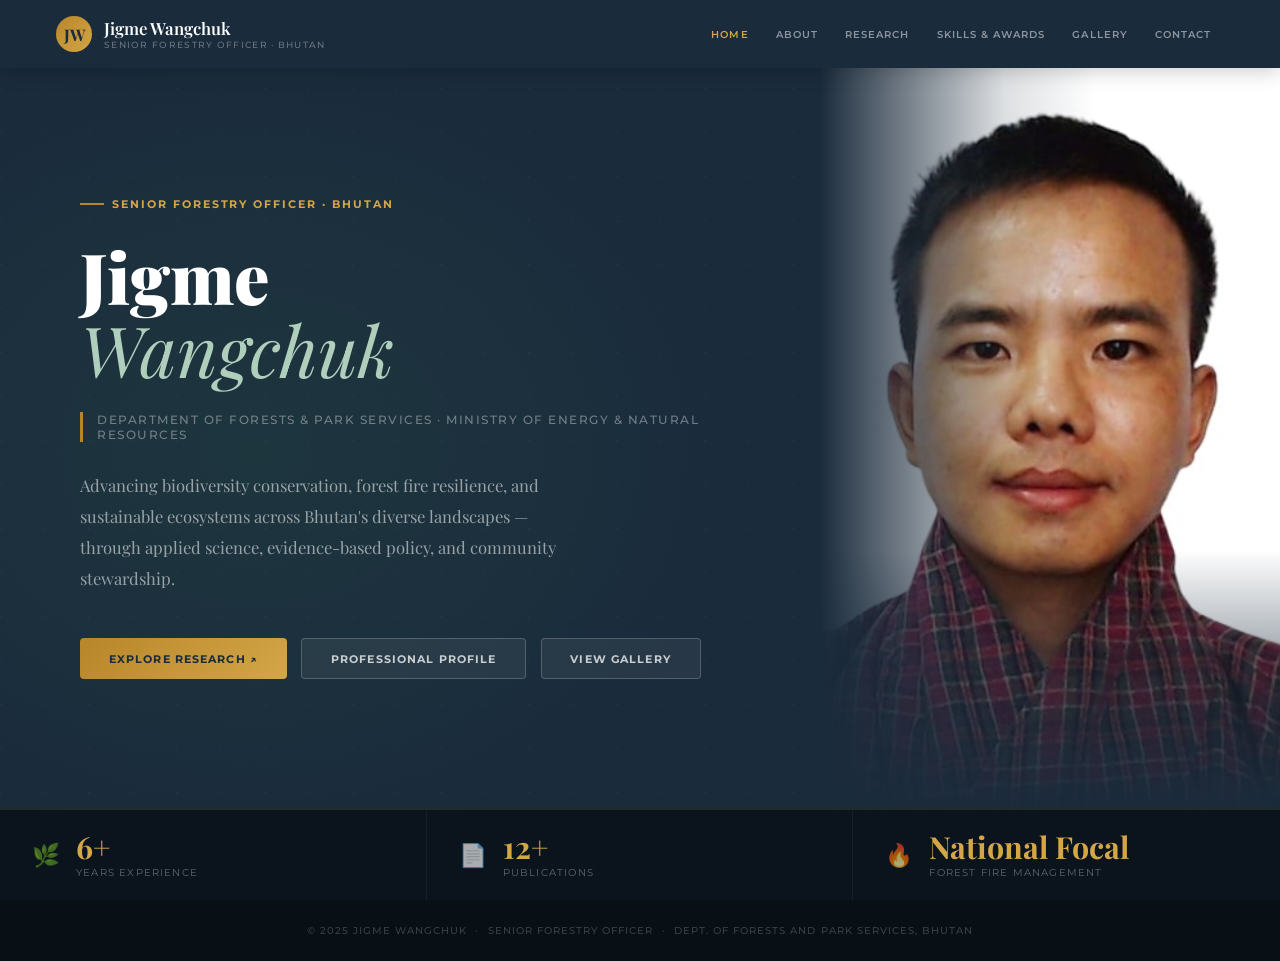
==== index.html @ c07eef97 "Update index.html" ====
<!DOCTYPE html>
<html lang="en">
<head>
<meta charset="UTF-8"/>
<meta name="viewport" content="width=device-width, initial-scale=1.0"/>
<title>Jigme Wangchuk — Forest Fire Analyst, Bhutan</title>
<link href="https://fonts.googleapis.com/css2?family=Playfair+Display:ital,wght@0,400;0,600;0,700;0,900;1,400;1,600&family=Montserrat:wght@300;400;500;600;700&display=swap" rel="stylesheet"/>
<style>
:root{
  --navy:#1A2B3C; --navy-lt:#2E4560;
  --charcoal:#1A1A1A; --slate:#3D4F5E; --muted:#8A9BAA;
  --white:#FFFFFF; --off:#FAFAF8; --cream:#F5F2EC; --beige:#EDE8DF;
  --border:#E0DBD3; --border-lt:#EDEAE4;
  --gold:#B8862A; --gold-lt:#D4A647; --gold-pale:#F2E8D4;
  --green:#2A5C45; --green-mid:#3A7059; --green-pale:#EAF2EE;
  --ease:cubic-bezier(.25,.46,.45,.94); --r:8px;
}
*,*::before,*::after{margin:0;padding:0;box-sizing:border-box;}
html{scroll-behavior:smooth;}
body{font-family:'Montserrat',sans-serif;background:var(--off);color:var(--charcoal);overflow-x:hidden;-webkit-font-smoothing:antialiased;}
img{display:block;max-width:100%;}
a{text-decoration:none;color:inherit;}
button{font-family:inherit;cursor:pointer;}

.page{display:none;}
.page.active{display:block;}

/* NAV */
#nav{position:fixed;top:0;left:0;right:0;z-index:900;height:68px;background:var(--navy);display:flex;align-items:center;justify-content:space-between;padding:0 3.5rem;box-shadow:0 2px 20px rgba(0,0,0,.22);}
.nav-brand{display:flex;align-items:center;gap:.75rem;cursor:pointer;}
.nav-mark{width:36px;height:36px;border-radius:50%;background:linear-gradient(135deg,var(--gold),var(--gold-lt));display:flex;align-items:center;justify-content:center;font-family:'Playfair Display',serif;font-size:1rem;font-weight:700;color:var(--navy);flex-shrink:0;}
.nav-name{font-family:'Playfair Display',serif;font-size:1.05rem;font-weight:600;color:var(--white);line-height:1.2;}
.nav-name span{display:block;font-family:'Montserrat',sans-serif;font-size:.58rem;font-weight:500;letter-spacing:.14em;text-transform:uppercase;color:rgba(255,255,255,.35);}
.nav-links{display:flex;gap:.1rem;list-style:none;align-items:center;}
.nav-links button{padding:.5rem .8rem;background:none;border:none;font-family:'Montserrat',sans-serif;font-size:.65rem;font-weight:600;letter-spacing:.1em;text-transform:uppercase;color:rgba(255,255,255,.5);border-radius:4px;transition:color .2s,background .2s;}
.nav-links button:hover{color:var(--white);background:rgba(255,255,255,.07);}
.nav-links button.on{color:var(--gold-lt);}
.ham{display:none;flex-direction:column;gap:5px;background:none;border:none;padding:6px;}
.ham span{display:block;width:22px;height:2px;background:rgba(255,255,255,.65);border-radius:2px;}

/* LAYOUT */
.wrap{max-width:1160px;margin:0 auto;padding:0 3.5rem;}
.sec{padding:5rem 0;}
.label{display:inline-flex;align-items:center;gap:.6rem;font-size:.68rem;font-weight:700;letter-spacing:.16em;text-transform:uppercase;color:var(--gold);margin-bottom:.8rem;}
.label::before{content:'';display:block;width:26px;height:2px;background:var(--gold);}
.sec-h{font-family:'Playfair Display',serif;font-size:clamp(1.9rem,3vw,2.6rem);font-weight:700;color:var(--navy);line-height:1.15;margin-bottom:2.2rem;}
.sec-h em{color:var(--gold);font-style:italic;}
.hr{width:100%;height:1px;background:var(--border);margin:3rem 0;}
.btn{display:inline-flex;align-items:center;gap:.5rem;padding:.78rem 1.8rem;border-radius:4px;font-family:'Montserrat',sans-serif;font-size:.7rem;font-weight:700;letter-spacing:.1em;text-transform:uppercase;border:none;transition:all .22s var(--ease);}
.btn-gold{background:linear-gradient(135deg,var(--gold),var(--gold-lt));color:var(--navy);}
.btn-gold:hover{transform:translateY(-2px);box-shadow:0 8px 24px rgba(184,134,42,.4);}
.btn-ghost{background:rgba(255,255,255,.06);border:1px solid rgba(255,255,255,.2);color:rgba(255,255,255,.75);}
.btn-ghost:hover{background:rgba(255,255,255,.12);color:var(--white);border-color:rgba(255,255,255,.4);}
.tag-tg{font-size:.6rem;font-weight:700;letter-spacing:.08em;text-transform:uppercase;padding:.2rem .6rem;border-radius:20px;background:var(--green-pale);color:var(--green);}
.tag-tn{font-size:.6rem;font-weight:700;letter-spacing:.08em;text-transform:uppercase;padding:.2rem .6rem;border-radius:20px;background:rgba(26,43,60,.08);color:var(--navy);}
.tag-to{font-size:.6rem;font-weight:700;letter-spacing:.08em;text-transform:uppercase;padding:.2rem .6rem;border-radius:20px;background:var(--gold-pale);color:var(--gold);}

/* TABS */
.tabs{display:flex;border-bottom:2px solid var(--border);margin-bottom:2.5rem;}
.tab{padding:.75rem 1.5rem;font-size:.68rem;font-weight:700;letter-spacing:.1em;text-transform:uppercase;color:var(--muted);background:none;border:none;border-bottom:2px solid transparent;margin-bottom:-2px;transition:all .2s;}
.tab.on{color:var(--navy);border-bottom-color:var(--navy);}
.tab:hover:not(.on){color:var(--slate);}
.panel{display:none;}
.panel.on{display:block;}

/* ANIMATIONS */
@keyframes fadeUp{from{opacity:0;transform:translateY(28px);}to{opacity:1;transform:translateY(0);}}
.reveal{opacity:0;transform:translateY(22px);transition:opacity .55s var(--ease),transform .55s var(--ease);}
.reveal.vis{opacity:1;transform:translateY(0);}
.d1{transition-delay:.1s;}.d2{transition-delay:.2s;}.d3{transition-delay:.3s;}

/* ════ PAGE 1 — HOME ════ */
#page-home{background:var(--navy);}
.hero{min-height:100vh;padding-top:68px;position:relative;overflow:hidden;display:grid;grid-template-columns:1fr 460px;grid-template-rows:1fr auto;}
.hero::before{content:'';position:absolute;inset:0;z-index:0;background:radial-gradient(ellipse 60% 70% at 20% 50%,rgba(42,92,69,.22) 0%,transparent 65%),radial-gradient(ellipse 40% 50% at 90% 10%,rgba(184,134,42,.1) 0%,transparent 60%);}
.hero::after{content:'';position:absolute;inset:0;z-index:0;background-image:radial-gradient(circle at 1px 1px,rgba(255,255,255,.025) 1px,transparent 0);background-size:44px 44px;}
.hero-l{position:relative;z-index:2;display:flex;flex-direction:column;justify-content:center;padding:5rem 4rem 5rem 5rem;}
.hero-kicker{display:inline-flex;align-items:center;gap:.5rem;font-size:.68rem;font-weight:700;letter-spacing:.18em;text-transform:uppercase;color:var(--gold-lt);margin-bottom:1.8rem;animation:fadeUp .7s var(--ease) both;}
.hero-kicker::before{content:'';width:24px;height:2px;background:var(--gold);display:block;}
.hero-h1{font-family:'Playfair Display',serif;font-size:clamp(3rem,5.5vw,5rem);font-weight:900;color:var(--white);line-height:1.03;margin-bottom:.25rem;animation:fadeUp .7s var(--ease) .1s both;}
.hero-h1 i{color:#B0CEBC;font-style:italic;font-weight:400;}
.hero-role{font-size:.78rem;font-weight:500;letter-spacing:.12em;text-transform:uppercase;color:rgba(255,255,255,.38);border-left:3px solid var(--gold);padding-left:.9rem;margin:1.4rem 0 1.8rem;animation:fadeUp .7s var(--ease) .2s both;}
.hero-bio{font-family:'Playfair Display',serif;font-size:clamp(1rem,1.3vw,1.18rem);line-height:1.85;color:rgba(255,255,255,.55);max-width:500px;margin-bottom:2.8rem;animation:fadeUp .7s var(--ease) .3s both;}
.hero-btns{display:flex;gap:.9rem;flex-wrap:wrap;animation:fadeUp .7s var(--ease) .4s both;}
.hero-r{position:relative;z-index:2;overflow:hidden;}
.hero-r img{width:100%;height:100%;object-fit:cover;object-position:center top;}
.hero-r::before{content:'';position:absolute;inset:0;z-index:1;background:linear-gradient(to right,var(--navy) 0%,rgba(26,43,60,.15) 40%,transparent 60%),linear-gradient(to top,var(--navy) 0%,transparent 35%);}
.hero-r-ph{width:100%;height:100%;min-height:500px;background:linear-gradient(160deg,#1E3650,#0F1E2D);display:flex;align-items:center;justify-content:center;font-size:5rem;color:rgba(255,255,255,.08);}
.hero-stats{grid-column:1/-1;position:relative;z-index:3;background:rgba(10,18,26,.88);backdrop-filter:blur(12px);border-top:1px solid rgba(184,134,42,.18);display:grid;grid-template-columns:repeat(3,1fr);animation:fadeUp .7s var(--ease) .6s both;}
.stat-c{padding:1.4rem 2rem;border-right:1px solid rgba(255,255,255,.05);display:flex;align-items:center;gap:1rem;}
.stat-c:last-child{border-right:none;}
.stat-ico{font-size:1.4rem;opacity:.65;}
.stat-num{font-family:'Playfair Display',serif;font-size:1.9rem;font-weight:700;color:var(--gold-lt);line-height:1;display:block;}
.stat-lbl{font-size:.62rem;letter-spacing:.12em;text-transform:uppercase;color:rgba(255,255,255,.35);margin-top:.2rem;display:block;}

/* PAGE BAND */
.page-band{background:var(--navy);padding:5rem 0 4rem;}
.band-grid{display:grid;grid-template-columns:1fr 280px;gap:4rem;align-items:center;}
.band-title{font-family:'Playfair Display',serif;font-size:clamp(2.4rem,4vw,3.6rem);font-weight:700;color:var(--white);line-height:1.1;margin-bottom:1rem;}
.band-title em{color:var(--gold-lt);font-style:italic;}
.band-para{font-size:.95rem;line-height:1.9;color:rgba(255,255,255,.5);font-weight:300;max-width:540px;}
.photo-frame{border-radius:var(--r);overflow:hidden;box-shadow:0 24px 60px rgba(0,0,0,.35);aspect-ratio:3/4;}
.photo-frame img{width:100%;height:100%;object-fit:cover;object-position:center top;}
.photo-ph{width:100%;height:100%;min-height:240px;background:linear-gradient(160deg,#1E3650,#0F1E2D);display:flex;align-items:center;justify-content:center;font-size:4rem;}

/* ABOUT */
#page-about{background:var(--off);}
.profile-grid{display:grid;grid-template-columns:repeat(3,1fr);gap:1px;background:var(--border);border:1px solid var(--border);border-radius:var(--r);overflow:hidden;margin-bottom:3.5rem;}
.pc{background:var(--white);padding:1.3rem 1.5rem;}
.pc-k{font-size:.65rem;font-weight:700;letter-spacing:.12em;text-transform:uppercase;color:var(--gold);margin-bottom:.3rem;}
.pc-v{font-size:.88rem;font-weight:600;color:var(--navy);line-height:1.4;}

/* TIMELINE */
.tl{position:relative;padding-left:2.5rem;}
.tl::before{content:'';position:absolute;left:8px;top:10px;bottom:0;width:2px;background:linear-gradient(to bottom,var(--navy),var(--border));}
.tl-item{position:relative;margin-bottom:3rem;}
.tl-dot{position:absolute;left:-2.3rem;top:4px;width:14px;height:14px;border-radius:50%;background:var(--white);border:3px solid var(--navy);box-shadow:0 0 0 3px rgba(26,43,60,.1);}
.tl-dot.g{border-color:var(--gold);}
.tl-period{font-size:.68rem;font-weight:700;letter-spacing:.1em;text-transform:uppercase;color:var(--gold);margin-bottom:.3rem;}
.tl-role{font-family:'Playfair Display',serif;font-size:1.4rem;font-weight:700;color:var(--navy);margin-bottom:.2rem;}
.tl-org{font-size:.85rem;font-weight:600;color:var(--green);margin-bottom:.9rem;}
.tl-ul{list-style:none;}
.tl-ul li{font-size:.88rem;color:var(--slate);line-height:1.8;padding:.2rem 0 .2rem 1.3rem;position:relative;}
.tl-ul li::before{content:'›';position:absolute;left:0;color:var(--gold);font-weight:700;font-size:1.1rem;}
.tl-tags{margin-top:.75rem;display:flex;flex-wrap:wrap;gap:.4rem;}

/* PROJECT CARDS */
.proj-grid{display:grid;grid-template-columns:repeat(auto-fill,minmax(300px,1fr));gap:1.5rem;}
.pc-card{background:var(--white);border:1px solid var(--border-lt);border-radius:var(--r);overflow:hidden;display:flex;flex-direction:column;transition:transform .25s var(--ease),box-shadow .25s;}
.pc-card:hover{transform:translateY(-4px);box-shadow:0 12px 32px rgba(0,0,0,.09);}
.pc-band{height:4px;}
.b-navy{background:linear-gradient(90deg,var(--navy),var(--navy-lt));}
.b-green{background:linear-gradient(90deg,var(--green),var(--green-mid));}
.b-gold{background:linear-gradient(90deg,var(--gold),var(--gold-lt));}
.b-teal{background:linear-gradient(90deg,#1a6b7a,#2a9aad);}
.pc-body{padding:1.4rem 1.6rem;flex:1;}
.pc-meta{display:flex;gap:.5rem;flex-wrap:wrap;margin-bottom:.7rem;align-items:center;}
.pc-yr{font-size:.6rem;font-weight:600;color:var(--muted);margin-left:auto;}
.pc-upcoming{font-size:.6rem;font-weight:700;letter-spacing:.1em;text-transform:uppercase;padding:.2rem .6rem;border-radius:20px;background:#e8f4f8;color:#1a6b7a;border:1px solid #9fd0dd;}
.pc-name{font-family:'Playfair Display',serif;font-size:1rem;font-weight:700;color:var(--navy);line-height:1.35;margin-bottom:.6rem;}
.pc-desc{font-size:.83rem;color:var(--slate);line-height:1.75;}
.pc-foot{padding:.75rem 1.6rem;border-top:1px solid var(--border-lt);}
.pc-donor{font-size:.62rem;font-weight:600;letter-spacing:.08em;text-transform:uppercase;color:var(--muted);}

/* RESEARCH */
#page-research{background:var(--off);}
.field-grid{display:grid;grid-template-columns:repeat(auto-fill,minmax(320px,1fr));gap:1.6rem;margin-bottom:5rem;}
.fc{background:var(--white);border:1px solid var(--border-lt);border-radius:var(--r);overflow:hidden;display:flex;flex-direction:column;transition:transform .25s var(--ease),box-shadow .25s;}
.fc:hover{transform:translateY(-5px);box-shadow:0 16px 40px rgba(0,0,0,.1);}
.fc-top{background:var(--navy);padding:1.3rem 1.6rem;display:flex;justify-content:space-between;align-items:flex-start;}
.fc-year{font-family:'Playfair Display',serif;font-size:2.6rem;font-weight:900;color:rgba(255,255,255,.1);line-height:1;user-select:none;}
.fc-badge{font-size:.6rem;font-weight:700;letter-spacing:.12em;text-transform:uppercase;padding:.25rem .7rem;border-radius:20px;background:rgba(184,134,42,.2);border:1px solid rgba(184,134,42,.4);color:var(--gold-lt);}
.fc-body{padding:1.3rem 1.6rem;flex:1;}
.fc-title{font-family:'Playfair Display',serif;font-size:1.05rem;font-weight:700;color:var(--navy);margin-bottom:.65rem;line-height:1.35;}
.fc-desc{font-size:.83rem;color:var(--slate);line-height:1.78;}
.fc-foot{padding:.85rem 1.6rem;border-top:1px solid var(--border-lt);}
.dl-btn{display:inline-flex;align-items:center;gap:.45rem;padding:.48rem 1.05rem;background:var(--navy);color:rgba(255,255,255,.75);border-radius:4px;font-size:.62rem;font-weight:700;letter-spacing:.1em;text-transform:uppercase;transition:all .2s;text-decoration:none;}
.dl-btn:hover{background:var(--navy-lt);color:var(--white);transform:translateY(-1px);}
.dl-btn svg{width:12px;height:12px;fill:currentColor;flex-shrink:0;}
.int-lbl{font-size:.62rem;font-weight:600;letter-spacing:.08em;text-transform:uppercase;color:var(--muted);}

.j-list{list-style:none;}
.j-item{display:grid;grid-template-columns:1fr auto;gap:1.5rem;align-items:center;padding:1.5rem 0;border-bottom:1px solid var(--border-lt);}
.j-item:last-child{border-bottom:none;}
.j-badges{display:flex;align-items:center;gap:.5rem;margin-bottom:.45rem;flex-wrap:wrap;}
.jy{font-size:.62rem;font-weight:700;background:var(--navy);color:var(--gold-lt);padding:.2rem .6rem;border-radius:3px;}
.jt{font-size:.6rem;font-weight:700;letter-spacing:.1em;text-transform:uppercase;padding:.2rem .6rem;border-radius:20px;background:var(--green-pale);color:var(--green);}
.j-title{font-family:'Playfair Display',serif;font-size:1.05rem;font-weight:600;color:var(--navy);line-height:1.45;margin-bottom:.3rem;}
.j-journal{font-family:'Playfair Display',serif;font-style:italic;font-size:.88rem;color:var(--gold);}
.j-authors{font-size:.72rem;color:var(--muted);font-weight:500;margin-top:.15rem;}

.t-list{list-style:none;}
.t-item{display:grid;grid-template-columns:70px 1fr;gap:1.2rem;align-items:center;padding:1rem 1.2rem;border-radius:var(--r);transition:background .2s;}
.t-item:hover{background:var(--beige);}
.t-yr{font-size:.68rem;font-weight:700;color:var(--gold);text-align:center;}
.t-name{font-size:.88rem;font-weight:600;color:var(--navy);line-height:1.45;margin-bottom:.12rem;}
.t-org{font-size:.72rem;color:var(--muted);font-weight:500;}

/* SKILLS */
#page-skills{background:var(--off);}
.sk-band{background:linear-gradient(160deg,var(--navy) 0%,#1E3650 100%);padding:4.5rem 0 3.5rem;}
.sk-band-title{font-family:'Playfair Display',serif;font-size:clamp(2.2rem,3.5vw,3rem);font-weight:700;color:var(--white);}
.sk3{display:grid;grid-template-columns:repeat(3,1fr);gap:1.5rem;margin-bottom:4rem;}
.sk-box{background:var(--white);border:1px solid var(--border-lt);border-radius:var(--r);padding:1.6rem;transition:box-shadow .2s;}
.sk-box:hover{box-shadow:0 6px 20px rgba(0,0,0,.07);}
.sk-hd{display:flex;align-items:center;gap:.7rem;font-size:.68rem;font-weight:700;letter-spacing:.12em;text-transform:uppercase;color:var(--navy);margin-bottom:1rem;padding-bottom:.8rem;border-bottom:2px solid var(--navy);}
.tags{display:flex;flex-wrap:wrap;gap:.4rem;}
.tag{font-size:.72rem;font-weight:500;padding:.28rem .72rem;border-radius:20px;background:var(--beige);border:1px solid var(--border);color:var(--slate);transition:all .18s;}
.tag:hover{background:var(--navy);color:var(--white);border-color:var(--navy);}
.cert-grid{display:grid;grid-template-columns:repeat(auto-fill,minmax(280px,1fr));gap:1rem;margin-bottom:4rem;}
.cert-c{background:var(--white);border:1px solid var(--border-lt);border-radius:var(--r);padding:1.15rem 1.4rem;display:flex;gap:1rem;align-items:flex-start;transition:box-shadow .2s;}
.cert-c:hover{box-shadow:0 4px 16px rgba(0,0,0,.07);}
.cert-ico{width:38px;height:38px;border-radius:50%;flex-shrink:0;background:linear-gradient(135deg,var(--navy),var(--navy-lt));display:flex;align-items:center;justify-content:center;font-size:1rem;}
.cert-nm{font-size:.85rem;font-weight:600;color:var(--navy);line-height:1.4;margin-bottom:.18rem;}
.cert-by{font-size:.68rem;font-weight:500;color:var(--muted);}
.aw-grid{display:grid;grid-template-columns:repeat(auto-fill,minmax(255px,1fr));gap:1.3rem;}
.aw-card{background:var(--white);border:1px solid var(--border-lt);border-radius:var(--r);padding:1.8rem;position:relative;overflow:hidden;transition:transform .25s var(--ease),box-shadow .25s;}
.aw-card::before{content:'';position:absolute;top:0;left:0;right:0;height:4px;background:linear-gradient(90deg,var(--gold),var(--gold-lt));}
.aw-card:hover{transform:translateY(-3px);box-shadow:0 10px 28px rgba(0,0,0,.08);}
.aw-ico{font-size:1.9rem;margin-bottom:.8rem;}
.aw-t{font-family:'Playfair Display',serif;font-size:1rem;font-weight:700;color:var(--navy);margin-bottom:.45rem;line-height:1.35;}
.aw-d{font-size:.83rem;color:var(--slate);line-height:1.7;}

/* GALLERY */
#page-gallery{background:var(--off);}
.gallery-band{background:var(--navy);padding:4.5rem 0 3.5rem;}
.gallery-band-title{font-family:'Playfair Display',serif;font-size:clamp(2.2rem,3.5vw,3rem);font-weight:700;color:var(--white);}
.gallery-grid{display:grid;grid-template-columns:repeat(auto-fill,minmax(280px,1fr));gap:1.2rem;padding:4rem 0;}
.gal-item{border-radius:var(--r);overflow:hidden;position:relative;aspect-ratio:4/3;cursor:pointer;background:var(--navy);}
.gal-item img{width:100%;height:100%;object-fit:cover;transition:transform .4s var(--ease),filter .4s;}
.gal-item:hover img{transform:scale(1.06);filter:brightness(.75);}
.gal-caption{position:absolute;bottom:0;left:0;right:0;padding:1rem 1.2rem;background:linear-gradient(to top,rgba(10,20,30,.85),transparent);color:var(--white);font-size:.75rem;font-weight:500;letter-spacing:.04em;line-height:1.4;transform:translateY(100%);transition:transform .3s var(--ease);}
.gal-item:hover .gal-caption{transform:translateY(0);}

/* Lightbox */
.lightbox{display:none;position:fixed;inset:0;z-index:999;background:rgba(0,0,0,.92);align-items:center;justify-content:center;}
.lightbox.open{display:flex;}
.lb-img{max-width:90vw;max-height:88vh;border-radius:6px;box-shadow:0 30px 80px rgba(0,0,0,.6);object-fit:contain;}
.lb-close{position:absolute;top:1.5rem;right:2rem;background:none;border:none;color:rgba(255,255,255,.6);font-size:2rem;cursor:pointer;transition:color .2s;}
.lb-close:hover{color:var(--white);}
.lb-prev,.lb-next{position:absolute;top:50%;transform:translateY(-50%);background:rgba(255,255,255,.1);border:1px solid rgba(255,255,255,.2);border-radius:50%;width:48px;height:48px;display:flex;align-items:center;justify-content:center;color:var(--white);font-size:1.3rem;cursor:pointer;transition:background .2s;}
.lb-prev{left:1.5rem;}
.lb-next{right:1.5rem;}
.lb-prev:hover,.lb-next:hover{background:rgba(255,255,255,.2);}
.lb-caption{position:absolute;bottom:1.5rem;left:50%;transform:translateX(-50%);color:rgba(255,255,255,.65);font-size:.8rem;letter-spacing:.06em;text-align:center;max-width:600px;}

/* CONTACT */
#page-contact{background:var(--navy);}
.ct-hero{background:linear-gradient(160deg,#0F1E2D,var(--navy-lt));padding:5.5rem 0 4.5rem;}
.ct-title{font-family:'Playfair Display',serif;font-size:clamp(2.8rem,5vw,4.2rem);font-weight:700;color:var(--white);line-height:1.08;margin-bottom:.9rem;}
.ct-title em{color:var(--gold-lt);font-style:italic;}
.ct-sub{font-family:'Playfair Display',serif;font-size:1.05rem;color:rgba(255,255,255,.42);max-width:520px;line-height:1.8;}
.ct-body{display:grid;grid-template-columns:1fr 420px;gap:4rem;padding:4rem 0;}
.ct-links{display:flex;flex-direction:column;gap:.85rem;}
.cl{display:flex;align-items:center;gap:1rem;padding:1.05rem 1.4rem;background:rgba(255,255,255,.04);border:1px solid rgba(255,255,255,.08);border-radius:var(--r);color:rgba(255,255,255,.65);transition:all .22s;}
.cl:hover{background:rgba(255,255,255,.09);border-color:rgba(255,255,255,.18);color:var(--white);transform:translateX(4px);}
.cl-ico{width:40px;height:40px;border-radius:50%;flex-shrink:0;background:rgba(184,134,42,.15);border:1px solid rgba(184,134,42,.3);display:flex;align-items:center;justify-content:center;font-size:1rem;}
.cl-lbl{font-size:.62rem;font-weight:700;letter-spacing:.12em;text-transform:uppercase;color:var(--gold-lt);margin-bottom:.18rem;}
.cl-val{font-size:.85rem;font-weight:500;}
.ct-form{background:rgba(255,255,255,.04);border:1px solid rgba(255,255,255,.09);border-radius:14px;padding:2.4rem;}
.ct-form h3{font-family:'Playfair Display',serif;font-size:1.5rem;font-weight:700;color:var(--white);margin-bottom:1.8rem;}
.fg{margin-bottom:1.2rem;}
.fg label{display:block;font-size:.62rem;font-weight:700;letter-spacing:.12em;text-transform:uppercase;color:rgba(255,255,255,.38);margin-bottom:.42rem;}
.fg input,.fg textarea{width:100%;padding:.76rem 1rem;background:rgba(255,255,255,.05);border:1px solid rgba(255,255,255,.12);border-radius:6px;color:var(--white);font-family:'Montserrat',sans-serif;font-size:.85rem;outline:none;transition:border-color .2s;resize:none;}
.fg input:focus,.fg textarea:focus{border-color:rgba(184,134,42,.6);}
.fg input::placeholder,.fg textarea::placeholder{color:rgba(255,255,255,.2);}
.fg textarea{height:100px;}
.form-send{width:100%;padding:.88rem;background:linear-gradient(135deg,var(--gold),var(--gold-lt));color:var(--navy);border:none;border-radius:6px;font-family:'Montserrat',sans-serif;font-size:.68rem;font-weight:700;letter-spacing:.12em;text-transform:uppercase;transition:all .22s;}
.form-send:hover{transform:translateY(-2px);box-shadow:0 8px 22px rgba(184,134,42,.4);}
.form-note{text-align:center;margin-top:.75rem;font-size:.62rem;color:rgba(255,255,255,.25);}

footer{background:#080F15;text-align:center;padding:1.5rem;font-size:.65rem;font-weight:500;letter-spacing:.1em;text-transform:uppercase;color:rgba(255,255,255,.2);}

/* MOBILE MENU */
.mob{position:fixed;inset:0;z-index:950;background:var(--navy);display:flex;flex-direction:column;justify-content:center;align-items:center;gap:1.8rem;transform:translateX(-100%);transition:transform .35s var(--ease);}
.mob.open{transform:translateX(0);}
.mob button,.mob a{font-family:'Playfair Display',serif;font-size:1.8rem;font-weight:600;color:rgba(255,255,255,.65);background:none;border:none;transition:color .2s;}
.mob button:hover,.mob a:hover{color:var(--gold-lt);}
.mob-x{position:absolute;top:1.5rem;right:2rem;font-size:1.5rem;background:none;border:none;color:rgba(255,255,255,.45);}

@media(max-width:1024px){
  .hero{grid-template-columns:1fr;}.hero-r{display:none;}.hero-l{padding:5rem 2rem 5rem 3rem;}
  .hero-stats{grid-template-columns:repeat(3,1fr);}
  .band-grid{grid-template-columns:1fr;}.band-grid .photo-frame{max-width:200px;}
  .sk3{grid-template-columns:repeat(2,1fr);}.ct-body{grid-template-columns:1fr;}
}
@media(max-width:768px){
  #nav{padding:0 1.5rem;}.nav-links{display:none;}.ham{display:flex;}
  .wrap{padding:0 1.5rem;}.sec{padding:3.5rem 0;}
  .profile-grid{grid-template-columns:1fr 1fr;}.sk3{grid-template-columns:1fr;}
  .field-grid{grid-template-columns:1fr;}.aw-grid{grid-template-columns:1fr 1fr;}
  .j-item{grid-template-columns:1fr;}.hero-stats{grid-template-columns:1fr 1fr 1fr;}
  .gallery-grid{grid-template-columns:repeat(2,1fr);}
}
@media(max-width:500px){
  .profile-grid{grid-template-columns:1fr;}.aw-grid{grid-template-columns:1fr;}
  .hero-stats{grid-template-columns:1fr;}.gallery-grid{grid-template-columns:1fr;}
}
</style>
</head>
<body>

<!-- NAV -->
<nav id="nav">
  <div class="nav-brand" onclick="goTo('home')">
    <div class="nav-mark">JW</div>
    <div class="nav-name">Jigme Wangchuk<span>Senior Forestry Officer &middot; Bhutan</span></div>
  </div>
  <ul class="nav-links">
    <li><button id="nb-home"     onclick="goTo('home')"    class="on">Home</button></li>
    <li><button id="nb-about"    onclick="goTo('about')">About</button></li>
    <li><button id="nb-research" onclick="goTo('research')">Research</button></li>
    <li><button id="nb-skills"   onclick="goTo('skills')">Skills &amp; Awards</button></li>
    <li><button id="nb-gallery"  onclick="goTo('gallery')">Gallery</button></li>
    <li><button id="nb-contact"  onclick="goTo('contact')">Contact</button></li>
  </ul>
  <button class="ham" id="ham"><span></span><span></span><span></span></button>
</nav>

<div class="mob" id="mob">
  <button class="mob-x" onclick="closeMob()">&#10005;</button>
  <button onclick="goTo('home');closeMob()">Home</button>
  <button onclick="goTo('about');closeMob()">About</button>
  <button onclick="goTo('research');closeMob()">Research</button>
  <button onclick="goTo('skills');closeMob()">Skills &amp; Awards</button>
  <button onclick="goTo('gallery');closeMob()">Gallery</button>
  <button onclick="goTo('contact');closeMob()">Contact</button>
</div>


<!-- ════════════════════ PAGE 1 — HOME ════════════════════ -->
<div class="page active" id="page-home">
  <div class="hero">
    <div class="hero-l">
      <div class="hero-kicker">Senior Forestry Officer &middot; Bhutan</div>
      <h1 class="hero-h1">Jigme<br/><i>Wangchuk</i></h1>
      <p class="hero-role">Department of Forests &amp; Park Services &middot; Ministry of Energy &amp; Natural Resources</p>
      <p class="hero-bio">Advancing biodiversity conservation, forest fire resilience, and sustainable ecosystems across Bhutan's diverse landscapes — through applied science, evidence-based policy, and community stewardship.</p>
      <div class="hero-btns">
        <button class="btn btn-gold" onclick="goTo('research')">Explore Research &#8599;</button>
        <button class="btn btn-ghost" onclick="goTo('about')">Professional Profile</button>
        <button class="btn btn-ghost" onclick="goTo('gallery')">View Gallery</button>
      </div>
    </div>
    <div class="hero-r">
      <img src="Profile image.jpg" alt="Jigme Wangchuk" onerror="this.outerHTML='&lt;div class=&quot;hero-r-ph&quot;&gt;&#127807;&lt;/div&gt;'"/>
    </div>
    <div class="hero-stats">
      <div class="stat-c"><div class="stat-ico">&#127807;</div><div><span class="stat-num">6+</span><span class="stat-lbl">Years Experience</span></div></div>
      <div class="stat-c"><div class="stat-ico">&#128196;</div><div><span class="stat-num">12+</span><span class="stat-lbl">Publications</span></div></div>
      <div class="stat-c"><div class="stat-ico">&#128293;</div><div><span class="stat-num">National Focal</span><span class="stat-lbl">Forest Fire Management</span></div></div>
    </div>
  </div>
  <footer>&copy; 2025 Jigme Wangchuk &nbsp;&middot;&nbsp; Senior Forestry Officer &nbsp;&middot;&nbsp; Dept. of Forests and Park Services, Bhutan</footer>
</div>


<!-- ════════════════════ PAGE 2 — ABOUT ════════════════════ -->
<div class="page" id="page-about">
  <div class="page-band">
    <div class="wrap">
      <div class="band-grid">
        <div>
          <div class="label" style="color:var(--gold-lt);">Professional Profile</div>
          <h1 class="band-title">Forestry &amp;<br/><em>Conservation</em><br/>Professional</h1>
          <p class="band-para">Comprehensive experience in biodiversity conservation, ecological research, and forest management across Bhutan's diverse landscapes.</p>
          <div style="margin-top:1.8rem;">
            <a href="CURRICULUM VITAE.pdf" download class="btn btn-gold">&#8595; Download Full CV</a>
          </div>
        </div>
        <div>
          <div class="photo-frame">
            <img src="Profile image.jpg" alt="Jigme Wangchuk" onerror="this.outerHTML='&lt;div class=&quot;photo-ph&quot;&gt;&#127807;&lt;/div&gt;'"/>
          </div>
        </div>
      </div>
    </div>
  </div>

  <div class="wrap sec">
    <div class="label">At a Glance</div>
    <div class="profile-grid reveal">
      <div class="pc"><div class="pc-k">Current Role</div><div class="pc-v">Senior Forestry Officer</div></div>
      <div class="pc"><div class="pc-k">Organisation</div><div class="pc-v">Dept. of Forests &amp; Park Services</div></div>
      <div class="pc"><div class="pc-k">Division</div><div class="pc-v">Forest Resources Planning &amp; Management</div></div>
      <div class="pc"><div class="pc-k">Location</div><div class="pc-v">&#128205; 11001, Thimphu, Bhutan</div></div>
      <div class="pc"><div class="pc-k">Education</div><div class="pc-v">B.Sc. Forestry &middot; Royal University of Bhutan</div></div>
      <div class="pc"><div class="pc-k">Languages</div><div class="pc-v">Dzongkha &middot; English &middot; Hindi &middot; Nepali</div></div>
    </div>

    <div class="hr"></div>

    <div style="max-width:800px;margin-bottom:3.5rem;">
      <div class="label">Background</div>
      <h2 class="sec-h">About Me</h2>
      <p style="font-family:'Playfair Display',serif;font-size:1.05rem;line-height:1.9;color:var(--slate);margin-bottom:1.2rem;">I am a forestry and conservation professional with comprehensive experience in biodiversity conservation, ecological research, and forest management in Bhutan. Currently serving under the Forest Resources Planning and Management Division, Department of Forests and Park Services, I am engaged in national-level coordination, planning, and technical support related to forest fires, and forest pest and disease management.</p>
      <p style="font-family:'Playfair Display',serif;font-size:1.05rem;line-height:1.9;color:var(--slate);margin-bottom:1.2rem;">As the national focal for forest fire prevention and management, I oversee policy implementation, inter-agency coordination, and capacity-building initiatives to enhance fire resilience across forest landscapes. In addition, I am responsible for monitoring and management of forest pests and diseases, contributing to the health and productivity of Bhutan's forest ecosystems.</p>
      <p style="font-family:'Playfair Display',serif;font-size:1.05rem;line-height:1.9;color:var(--slate);margin-bottom:1.2rem;">Previously, I worked under the Divisional Forest Office, Dagana, where I was actively involved in field-based monitoring, research, and management of forest ecosystems. My professional focus included wildlife monitoring, fish diversity and distribution studies, high conservation value (HCV) area management, community forestry, and human–wildlife interactions. I also contributed to conservation assessments, management effectiveness tracking (METT+), and spatial analysis using GIS and remote sensing tools to support evidence-based decision-making.</p>
      <p style="font-family:'Playfair Display',serif;font-size:1.05rem;line-height:1.9;color:var(--slate);">Guided by Bhutan's constitutional mandate on environmental stewardship, I remain dedicated to conserving biodiversity, strengthening community livelihoods, and promoting science-based forest and ecosystem management.</p>
    </div>

    <div class="hr"></div>

    <div class="label">Career</div>
    <h2 class="sec-h">Work Experience</h2>

    <div class="tabs" id="exp-tabs">
      <button class="tab on" onclick="switchTab('exp-tabs','exp-pos',this)">Positions Held</button>
      <button class="tab"    onclick="switchTab('exp-tabs','exp-proj',this)">Projects &amp; Assignments</button>
    </div>

    <!-- POSITIONS HELD — only 3 roles -->
    <div class="panel on" id="exp-pos">
      <div class="tl">

        <div class="tl-item reveal">
          <div class="tl-dot g"></div>
          <div class="tl-period">January 2026 &ndash; Present &middot; 3 months</div>
          <div class="tl-role">Senior Forestry Officer</div>
          <div class="tl-org">Forest Resources Planning &amp; Management Division &middot; Dept. of Forests and Park Services &middot; &#128205; 11001, Thimphu, Bhutan</div>
          <ul class="tl-ul">
            <li>Responsible for the national Forest Fire Management Programme — overseeing policy development, inter-agency coordination, and countrywide implementation.</li>
            <li>Lead the Forest Pests and Diseases Management Programme, coordinating surveillance, monitoring, and technical response across all Dzongkhags.</li>
            <li>Conduct spatial analysis using GIS and remote sensing to underpin evidence-based national forestry planning and resource allocation.</li>
          </ul>
          <div class="tl-tags"><span class="tag-tn">GIS</span><span class="tag-tn">Forest Fire</span><span class="tag-tn">Pest Management</span><span class="tag-tn">Policy</span></div>
        </div>

        <div class="tl-item reveal">
          <div class="tl-dot g"></div>
          <div class="tl-period">January 2025 &ndash; January 2026 &middot; 1 year 1 month</div>
          <div class="tl-role">Senior Forestry Officer</div>
          <div class="tl-org">Divisional Forest Office, Dagana &middot; Dept. of Forests and Park Services &middot; Dagana, Bhutan</div>
          <ul class="tl-ul">
            <li>Led the Forest Resources Planning and Management Section (FRPMS), responsible for forest resource planning, sustainable forest management, and coordination of landscape-level conservation initiatives.</li>
            <li>Oversaw and supported implementation of the IKI Living Landscape Project and the UNEP/SAFE Project across the Dagana landscape.</li>
            <li>Coordinated multi-stakeholder engagement for High Conservation Value Area (HCVA) identification and management prescription formulation for Namchella Catchment Area.</li>
          </ul>
          <div class="tl-tags"><span class="tag-tg">IKI Living Landscape</span><span class="tag-tg">UNEP SAFE</span><span class="tag-tn">FRPMS</span><span class="tag-tn">HCVA</span></div>
        </div>

        <div class="tl-item reveal">
          <div class="tl-dot"></div>
          <div class="tl-period">January 2020 &ndash; December 2024 &middot; 5 years</div>
          <div class="tl-role">Forestry Officer</div>
          <div class="tl-org">Ministry of Energy and Natural Resources &middot; Dagana, Bhutan</div>
          <ul class="tl-ul">
            <li>Head, Social Forestry and Extension Section (SFES) — led community forestry program planning, demarcation, and handover to local governance bodies.</li>
            <li>Head, Forest Resources Planning and Management Division — oversaw integrated forest resource planning across Dagana.</li>
            <li>Annual Performance Appraisal (APA) Focal — responsible for overall budgeting and annual target-setting for the Division for each financial year.</li>
            <li>BTFEC Focal — managed project implementation, financial reporting, and stakeholder liaison for BTFEC-funded activities.</li>
            <li>Conducted field-based biodiversity research: wildlife surveys, fish diversity assessments, entomological monitoring, and HCV area management.</li>
            <li>Applied ArcGIS and QGIS for spatial analysis, fire risk mapping, and evidence-based conservation planning.</li>
          </ul>
          <div class="tl-tags"><span class="tag-tg">Community Forestry</span><span class="tag-to">APA Focal</span><span class="tag-to">BTFEC Focal</span><span class="tag-tn">GIS</span><span class="tag-tn">Research</span></div>
        </div>

      </div>
    </div>

    <!-- PROJECTS & ASSIGNMENTS -->
    <div class="panel" id="exp-proj">
      <div class="proj-grid">

        <!-- UPCOMING -->
        <div class="pc-card reveal">
          <div class="pc-band b-teal"></div>
          <div class="pc-body">
            <div class="pc-meta"><span class="pc-upcoming">&#128197; Upcoming</span><span class="pc-yr">Jul 2026–Jun 2030</span></div>
            <div class="pc-name">Restoring Fire-Damaged Ecosystems and Enhancing Wildland-Urban Interface Resilience in Bhutan</div>
            <div class="pc-desc">Four-year project focused on ecological restoration of fire-degraded landscapes and building resilience at the wildland-urban interface. Will involve field assessment, restoration planning, community engagement, and capacity development.</div>
          </div>
          <div class="pc-foot"><span class="pc-donor">Donor: Korea Forest Service (KFS) through AFoCO</span></div>
        </div>

        <!-- IKI -->
        <div class="pc-card reveal">
          <div class="pc-band b-green"></div>
          <div class="pc-body">
            <div class="pc-meta"><span class="tag-tg">IKI Project Focal</span><span class="pc-yr">2021–2025</span></div>
            <div class="pc-name">IKI Living Landscape Project — Dagana</div>
            <div class="pc-desc">Funded by the Federal Republic of Germany through WWF Bhutan; implemented across nine districts. As Dagana focal, spearheaded the DFO Management Plan endorsed by the DoFPS Technical Advisory Committee (TAC) — the department's highest decision-making body. Coordinated HCVA identification and management prescriptions for Namchella Catchment Area. Co-led formulation of Conflict to Coexistence (C2C) strategies for Lhamoizingkha and Trashiding Gewogs. Spearheaded the Rapid Biodiversity Assessment and Socio-economic &amp; Climate Vulnerability Assessment for Dagana.</div>
          </div>
          <div class="pc-foot"><span class="pc-donor">Donor: Federal Republic of Germany (IKI) / WWF Bhutan</span></div>
        </div>

        <!-- UNEP SAFE -->
        <div class="pc-card reveal">
          <div class="pc-band b-green"></div>
          <div class="pc-body">
            <div class="pc-meta"><span class="tag-tg">UNEP SAFE</span><span class="pc-yr">2021–2024</span></div>
            <div class="pc-name">UNEP SAFE — Sustainable Agriculture and Forest Ecosystems</div>
            <div class="pc-desc">Managed local implementation of UNEP's SAFE project, supporting sustainable land-use planning and conservation-compatible agriculture in buffer zones adjacent to protected areas in Dagana.</div>
          </div>
          <div class="pc-foot"><span class="pc-donor">Donor: UNEP &amp; Korea Forest Service</span></div>
        </div>

        <!-- BTFEC -->
        <div class="pc-card reveal">
          <div class="pc-band b-navy"></div>
          <div class="pc-body">
            <div class="pc-meta"><span class="tag-tn">BTFEC Focal</span><span class="pc-yr">2022–2023</span></div>
            <div class="pc-name">An Integrated Approach to Improving the Degraded Watersheds in Dagana Dzongkhag</div>
            <div class="pc-desc">Implemented activities to safeguard communities in sub-degraded catchment areas (Balaychhu–Beudulumchhu–Zharingaychhu). Coordinated supply of irrigation HDPE pipes, executed bioengineering works, community forest plantations, capacity-building training, farmers' exchange programmes, SALT approaches, and integrated water resource management including construction of water trenches.</div>
          </div>
          <div class="pc-foot"><span class="pc-donor">Donor: Bhutan Trust Fund for Environmental Conservation (BTFEC)</span></div>
        </div>

        <!-- APA -->
        <div class="pc-card reveal">
          <div class="pc-band b-gold"></div>
          <div class="pc-body">
            <div class="pc-meta"><span class="tag-to">APA Focal</span><span class="pc-yr">2020–2024</span></div>
            <div class="pc-name">Annual Performance Appraisal (APA) — Divisional Forest Office, Dagana</div>
            <div class="pc-desc">As APA Focal for the Division, responsible for overall budgeting and annual target-setting for each financial year. Coordinated preparation, submission, and review of divisional performance targets across all sections in alignment with national forestry priorities.</div>
          </div>
          <div class="pc-foot"><span class="pc-donor">Royal Government of Bhutan &middot; Divisional Forest Office, Dagana</span></div>
        </div>

        <!-- National Fire -->
        <div class="pc-card reveal">
          <div class="pc-band b-green"></div>
          <div class="pc-body">
            <div class="pc-meta"><span class="tag-tg">National</span><span class="pc-yr">2025–Present</span></div>
            <div class="pc-name">National Forest Fire Prevention &amp; Management Programme</div>
            <div class="pc-desc">Spearheading evidence-based fire management policy, inter-agency coordination with MoHCA and Gyalsuung, development of training curricula, and deployment of remote sensing for early warning and fire risk assessment nationwide.</div>
          </div>
          <div class="pc-foot"><span class="pc-donor">DoFPS &middot; Ministry of Energy &amp; Natural Resources</span></div>
        </div>

        <!-- Fish Survey -->
        <div class="pc-card reveal">
          <div class="pc-band b-navy"></div>
          <div class="pc-body">
            <div class="pc-meta"><span class="tag-tn">Research</span><span class="pc-yr">2025</span></div>
            <div class="pc-name">Freshwater Fish Diversity Survey — Dagana</div>
            <div class="pc-desc">Designed and led the first comprehensive ichthyofaunal survey for Dagana Division, documenting 47 species using biodiversity monitoring protocols (BMP) and GIS. Published as a Pictorial Field Guide available for download.</div>
          </div>
          <div class="pc-foot"><span class="pc-donor">Divisional Forest Office, Dagana</span></div>
        </div>

        <!-- Forest Firefighting Curriculum -->
        <div class="pc-card reveal">
          <div class="pc-band b-green"></div>
          <div class="pc-body">
            <div class="pc-meta"><span class="tag-tg">Gyalsuung</span><span class="pc-yr">2022–2023</span></div>
            <div class="pc-name">Forest Fire Curriculum Development — Gyalsuung National Service</div>
            <div class="pc-desc">Designed and authored the Forest Fire Fighting Training Manual and Curriculum for Bhutan's Gyalsuung national service programme, building youth capacity in fire prevention, suppression techniques, and ecological awareness.</div>
          </div>
          <div class="pc-foot"><span class="pc-donor">DoFPS / Gyalsuung National Service</span></div>
        </div>

        <!-- C2C -->
        <div class="pc-card reveal">
          <div class="pc-band b-gold"></div>
          <div class="pc-body">
            <div class="pc-meta"><span class="tag-to">C2C Strategy</span><span class="pc-yr">2025–2026</span></div>
            <div class="pc-name">Conflicts to Co-existence (C2C) Strategy Development</div>
            <div class="pc-desc">Lead/co-author for two C2C strategy documents — Lhamoizingkha Gewog (Lead) and Trashiding Gewog (Co-author). Evidence-based frameworks to reduce human-wildlife conflict and foster long-term co-existence between communities and wildlife.</div>
          </div>
          <div class="pc-foot"><span class="pc-donor">IKI Living Landscape / DoFPS</span></div>
        </div>

        <!-- Range Officer -->
        <div class="pc-card reveal">
          <div class="pc-band b-navy"></div>
          <div class="pc-body">
            <div class="pc-meta"><span class="tag-tn">Range Officer</span><span class="pc-yr">Jan–Jul 2020</span></div>
            <div class="pc-name">Range Management — Lhamoizingkha Range Office</div>
            <div class="pc-desc">Managed all field operations, community engagement, patrol monitoring, and forest protection for Lhamoizingkha Range. Conducted biodiversity field surveys and photography within the range jurisdiction.</div>
          </div>
          <div class="pc-foot"><span class="pc-donor">Divisional Forest Office, Dagana</span></div>
        </div>

      </div>
    </div>

    <div style="padding-bottom:2rem;"></div>
  </div>
  <footer>&copy; 2025 Jigme Wangchuk &nbsp;&middot;&nbsp; Senior Forestry Officer &nbsp;&middot;&nbsp; Dept. of Forests and Park Services, Bhutan</footer>
</div>


<!-- ════════════════════ PAGE 3 — RESEARCH ════════════════════ -->
<div class="page" id="page-research">
  <div class="page-band">
    <div class="wrap">
      <div class="label" style="color:var(--gold-lt);">Field Studies &amp; Scholarship</div>
      <h1 class="band-title" style="font-size:clamp(2.2rem,3.5vw,3.2rem);">Research &amp;<br/><em>Publications</em></h1>
      <p class="band-para" style="max-width:620px;">Applied ecological research across Bhutan's forests, wetlands, and wildlife corridors — from ichthyofaunal surveys and entomological assessments to climate vulnerability analyses — informing national biodiversity policy and scientific literature.</p>
    </div>
  </div>

  <div class="wrap sec">
    <div class="label">Field Studies</div>
    <h2 class="sec-h">Key Research Projects</h2>
    <div class="field-grid">

      <div class="fc reveal">
        <div class="fc-top"><span class="fc-year">2025</span><span class="fc-badge">Ichthyology</span></div>
        <div class="fc-body"><div class="fc-title">A Pictorial Guide to the Freshwater Fishes of Dagana</div><div class="fc-desc">First comprehensive ichthyofauna survey for Dagana Division. Documented 47 freshwater fish species using biodiversity monitoring protocols (BMP) and GIS analysis, establishing the first aquatic biodiversity baseline for the division (e-launched during the World Rangers' Day, 2025).</div></div>
      </div>

      <div class="fc reveal">
        <div class="fc-top"><span class="fc-year">2025</span><span class="fc-badge">Mammalogy</span></div>
        <div class="fc-body"><div class="fc-title">Carnivores Recorded in Sakteng Wildlife Sanctuary, Bhutan</div><div class="fc-desc">Camera-trap and field-based documentation of carnivore assemblages in Sakteng Wildlife Sanctuary, providing baseline data for targeted conservation of apex predators and prey species in eastern Bhutan.</div></div>
      </div>

      <div class="fc reveal">
        <div class="fc-top"><span class="fc-year">2024</span><span class="fc-badge">Entomology</span></div>
        <div class="fc-body"><div class="fc-title">Diversity &amp; Distribution of Ladybird Beetles (Coccinellidae) in Zhemgang</div><div class="fc-desc">Assessed Coccinellid diversity and habitat distribution across Zhemgang. Published in <em>Bhutan Journal of Natural Resources &amp; Development</em>; contributes to ecosystem health monitoring and IPM strategies.</div></div>
      </div>

      <div class="fc reveal">
        <div class="fc-top"><span class="fc-year">2023</span><span class="fc-badge">Biodiversity</span></div>
        <div class="fc-body"><div class="fc-title">Rapid Biodiversity Assessment — Dagana</div><div class="fc-desc">Sampled 29 of 97 NFI plots; recorded 288 floral species (83 families), 40 mammals, 647 birds across 115 species, 144 butterfly species, 15 amphibians, 27 reptiles, and 16 lady beetle species in Dagana Dzongkhag.</div></div>
        <div class="fc-foot"><span class="int-lbl">Internal Report &middot; DoFPS / BTFEC</span></div>
      </div>

      <div class="fc reveal">
        <div class="fc-top"><span class="fc-year">2024</span><span class="fc-badge">Climate</span></div>
        <div class="fc-body"><div class="fc-title">Socio-economic Status &amp; Climate Vulnerability of Dagana</div><div class="fc-desc">Socio-economic surveys mapped climate vulnerability across Dagana Gewogs. Tsendagang and Drujeygang identified as highly vulnerable; findings informed adaptive capacity-building and community resilience interventions.</div></div>
        <div class="fc-foot"><span class="int-lbl">Report &middot; IKI Living Landscape</span></div>
      </div>

      <div class="fc reveal">
        <div class="fc-top"><span class="fc-year">2021</span><span class="fc-badge">Entomology</span></div>
        <div class="fc-body"><div class="fc-title">Six Species of Coccinellidae New to Bhutan (Insecta: Coleoptera)</div><div class="fc-desc">Published in <em>Oriental Insects</em>. Documented six Coccinellidae species previously unrecorded in Bhutan, expanding the country's known entomological diversity and informing future systematic surveys.</div></div>
      </div>

      <div class="fc reveal">
        <div class="fc-top"><span class="fc-year">2020</span><span class="fc-badge">Wildlife</span></div>
        <div class="fc-body"><div class="fc-title">Red Panda Survey — Dagana</div><div class="fc-desc">Field surveys, camera trapping, and habitat assessments documenting red panda presence and habitat preferences in Dagana, feeding into local and national conservation strategies for high conservation value areas.</div></div>
        <div class="fc-foot"><span class="int-lbl">Survey Report &middot; BTFEC</span></div>
      </div>

      <div class="fc reveal">
        <div class="fc-top"><span class="fc-year">2020–2025</span><span class="fc-badge">Monitoring</span></div>
        <div class="fc-body"><div class="fc-title">Annual Biodiversity Monitoring — Insects</div><div class="fc-desc">Annual field surveys and insect trapping across multiple habitats in Dagana (2020–2025). Longitudinal documentation of insect communities including key indicator species such as ladybird beetles, supporting ecosystem health assessments.</div></div>
        <div class="fc-foot"><span class="int-lbl">Annual Reports &middot; DoFPS, Dagana</span></div>
      </div>

    </div>

    <div class="hr"></div>

    <div class="label">Scholarly Articles and Grey Literatures</div>
    <h2 class="sec-h">Publications</h2>

    <div class="tabs" id="pubs-tabs">
      <button class="tab on" onclick="switchTab('pubs-tabs','pubs-journals',this)">Journal Articles</button>
      <button class="tab"    onclick="switchTab('pubs-tabs','pubs-technical',this)">Technical Reports &amp; Manuals</button>
    </div>

    <div class="panel on" id="pubs-journals">
      <ul class="j-list">
        <li class="j-item reveal">
          <div>
            <div class="j-badges"><span class="jy">2025</span><span class="jt">Peer-reviewed</span></div>
            <div class="j-title">Carnivores Recorded in Sakteng Wildlife Sanctuary, Bhutan</div>
            <div class="j-journal">Journal of Animal Diversity</div>
            <div class="j-authors">Wangchuk, J. et al. &middot; 2025</div>
          </div>
          <a href="Carnivores of SWS.pdf" download class="dl-btn" style="flex-shrink:0;white-space:nowrap;"><svg viewBox="0 0 16 16"><path d="M8 12l-4-4h2.5V2h3v6H12L8 12zm-5 2h10v1.5H3V14z"/></svg>PDF</a>
        </li>
        <li class="j-item reveal">
          <div>
            <div class="j-badges"><span class="jy">2024</span><span class="jt">Peer-reviewed</span></div>
            <div class="j-title">Diversity and Distribution of Ladybird Beetles (Coleoptera: Coccinellidae) under Different Habitats in Zhemgang, Bhutan</div>
            <div class="j-journal">Bhutan Journal of Natural Resources &amp; Development</div>
            <div class="j-authors">Wangchuk, J. et al. &middot; 2024</div>
          </div>
          <a href="Coccinellid diversity.pdf" download class="dl-btn" style="flex-shrink:0;white-space:nowrap;"><svg viewBox="0 0 16 16"><path d="M8 12l-4-4h2.5V2h3v6H12L8 12zm-5 2h10v1.5H3V14z"/></svg>PDF</a>
        </li>
        <li class="j-item reveal">
          <div>
            <div class="j-badges"><span class="jy">2021</span><span class="jt">Peer-reviewed</span></div>
            <div class="j-title">Six Species of Coccinellidae New to Bhutan (Insecta: Coleoptera)</div>
            <div class="j-journal">Oriental Insects</div>
            <div class="j-authors">Wangchuk, J. et al. &middot; 2021</div>
          </div>
          <a href="Six species of Coccinellidae new to Bhutan Insecta Coleoptera.pdf" download class="dl-btn" style="flex-shrink:0;white-space:nowrap;"><svg viewBox="0 0 16 16"><path d="M8 12l-4-4h2.5V2h3v6H12L8 12zm-5 2h10v1.5H3V14z"/></svg>PDF</a>
        </li>
        <li class="j-item reveal">
          <div>
            <div class="j-badges"><span class="jy">2025</span><span class="jt" style="background:var(--gold-pale);color:var(--gold);">Publication</span></div>
            <div class="j-title">A Pictorial Guide to the Freshwater Fishes of Dagana</div>
            <div class="j-journal">Divisional Forest Office, Dagana</div>
            <div class="j-authors">Wangchuk, J. &middot; 2025</div>
          </div>
          <a href="A PICTORIAL GUIDE TO  THE FRESHWATER FISHES OF DAGANA    .pdf" download class="dl-btn" style="flex-shrink:0;white-space:nowrap;"><svg viewBox="0 0 16 16"><path d="M8 12l-4-4h2.5V2h3v6H12L8 12zm-5 2h10v1.5H3V14z"/></svg>PDF</a>
        </li>
      </ul>
    </div>

    <div class="panel" id="pubs-technical">
      <ul class="t-list">
        <li class="t-item reveal"><span class="t-yr">2026</span><div><div class="t-name">Divisional Forest Office Management Plan — Dagana</div><div class="t-org">Divisional Forest Office, Dagana &middot; DoFPS</div></div></li>
        <li class="t-item reveal"><span class="t-yr">2026</span><div><div class="t-name">Conflicts to Co-existence (C2C) Strategy — Lhamoizingkha Gewog</div><div class="t-org">IKI Living Landscape &middot; DoFPS</div></div></li>
        <li class="t-item reveal"><span class="t-yr">2026</span><div><div class="t-name">Conflicts to Co-existence (C2C) Strategy — Trashiding Gewog</div><div class="t-org">IKI Living Landscape &middot; DoFPS</div></div></li>
        <li class="t-item reveal"><span class="t-yr">2024</span><div><div class="t-name">Socio-economic Status and Climate Vulnerability of DFO Dagana</div><div class="t-org">IKI Living Landscape &middot; Climate Vulnerability Assessment</div></div></li>
        <li class="t-item reveal"><span class="t-yr">2023</span><div><div class="t-name">Rapid Biodiversity Assessment Report for Dagana</div><div class="t-org">BTFEC &middot; Divisional Forest Office, Dagana</div></div></li>
        <li class="t-item reveal"><span class="t-yr">2023</span><div><div class="t-name">Forest Fire Fighting Training Manual for Gyalsung</div><div class="t-org">DoFPS &middot; Gyalsuung National Service</div></div></li>
      </ul>
    </div>

    <div style="padding-bottom:3rem;"></div>
  </div>
  <footer>&copy; 2025 Jigme Wangchuk &nbsp;&middot;&nbsp; Senior Forestry Officer &nbsp;&middot;&nbsp; Dept. of Forests and Park Services, Bhutan</footer>
</div>


<!-- ════════════════════ PAGE 4 — SKILLS & AWARDS ════════════════════ -->
<div class="page" id="page-skills">
  <div class="sk-band">
    <div class="wrap">
      <div class="label" style="color:var(--gold-lt);">Expertise &amp; Recognition</div>
      <h1 class="sk-band-title">Skills, Certifications &amp; Awards</h1>
    </div>
  </div>
  <div class="wrap sec">
    <div class="label">Technical &amp; Professional Skills</div>
    <h2 class="sec-h">Areas of Expertise</h2>
    <div class="sk3">
      <div class="sk-box reveal"><div class="sk-hd"><span>&#128506;</span> Geospatial &amp; Remote Sensing</div><div class="tags"><span class="tag">ArcGIS</span><span class="tag">QGIS</span><span class="tag">Remote Sensing</span><span class="tag">Spatial Mapping</span><span class="tag">Fire Risk Assessment</span><span class="tag">Watershed Analysis</span></div></div>
      <div class="sk-box reveal d1"><div class="sk-hd"><span>&#128202;</span> Data &amp; Research</div><div class="tags"><span class="tag">R (Statistical)</span><span class="tag">Excel</span><span class="tag">Statistical Analysis</span><span class="tag">Ecological Surveys</span><span class="tag">Research Design</span><span class="tag">Technical Writing</span></div></div>
      <div class="sk-box reveal d2"><div class="sk-hd"><span>&#127807;</span> Field Ecology</div><div class="tags"><span class="tag">Wildlife Surveys</span><span class="tag">Fish Diversity (BMP)</span><span class="tag">Insect Monitoring</span><span class="tag">HCV Management</span><span class="tag">Camera Trapping</span><span class="tag">Botanical Surveys</span></div></div>
      <div class="sk-box reveal"><div class="sk-hd"><span>&#128293;</span> Forest Management</div><div class="tags"><span class="tag">Fire Prevention</span><span class="tag">Fire Suppression</span><span class="tag">Pest Monitoring</span><span class="tag">Resource Planning</span><span class="tag">Community Forestry</span><span class="tag">METT+</span></div></div>
      <div class="sk-box reveal d1"><div class="sk-hd"><span>&#128203;</span> Project &amp; Policy</div><div class="tags"><span class="tag">Project Management</span><span class="tag">Budgeting</span><span class="tag">Policy Implementation</span><span class="tag">Inter-agency Coordination</span><span class="tag">Donor Reporting</span></div></div>
      <div class="sk-box reveal d2"><div class="sk-hd"><span>&#129309;</span> Leadership</div><div class="tags"><span class="tag">Capacity Building</span><span class="tag">Andragogy</span><span class="tag">Gender Mainstreaming</span><span class="tag">Stakeholder Engagement</span><span class="tag">Team Coordination</span></div></div>
    </div>
    <div class="hr"></div>
    <div class="label">Continuous Learning</div>
    <h2 class="sec-h">Certifications &amp; Training</h2>
    <div class="cert-grid" style="margin-bottom:4rem;">
      <div class="cert-c reveal"><div class="cert-ico">&#128752;</div><div><div class="cert-nm">Remote Sensing of Wildfire Management</div><div class="cert-by">UNU-INWEH &middot; Dec 2025</div></div></div>
      <div class="cert-c reveal"><div class="cert-ico">&#127757;</div><div><div class="cert-nm">Introduction to OECMs</div><div class="cert-by">UNDP &amp; WWF-US &middot; Dec 2025</div></div></div>
      <div class="cert-c reveal"><div class="cert-ico">&#129683;</div><div><div class="cert-nm">Reduced Impact Logging (Cable Crane)</div><div class="cert-by">Germany Workshop &middot; Sep 2025</div></div></div>
      <div class="cert-c reveal"><div class="cert-ico">&#129504;</div><div><div class="cert-nm">The Science of Well-Being</div><div class="cert-by">Yale University &middot; Feb 2025</div></div></div>
      <div class="cert-c reveal"><div class="cert-ico">&#128218;</div><div><div class="cert-nm">Andragogy (Training &amp; Teaching Methods)</div><div class="cert-by">Dept. of Forests &amp; Park Services &middot; Apr 2024</div></div></div>
      <div class="cert-c reveal"><div class="cert-ico">&#127777;</div><div><div class="cert-nm">Climate Change Vulnerability Assessment</div><div class="cert-by">IKI Living Landscape &middot; Nov 2023</div></div></div>
      <div class="cert-c reveal"><div class="cert-ico">&#128506;</div><div><div class="cert-nm">Watershed Analysis using GIS</div><div class="cert-by">Udemy &middot; Oct 2021</div></div></div>
      <div class="cert-c reveal"><div class="cert-ico">&#128167;</div><div><div class="cert-nm">Hydrogeology &amp; Springshed Management</div><div class="cert-by">Dept. of Forests &amp; Park Services &middot; Apr 2022</div></div></div>
    </div>
    <div class="hr"></div>
    <div class="label">Recognition</div>
    <h2 class="sec-h">Awards &amp; Achievements</h2>
    <div class="aw-grid">
      <div class="aw-card reveal"><div class="aw-ico">&#127885;</div><div class="aw-t">Outstanding Official — Three Consecutive Years</div><div class="aw-d">Recognised for exemplary performance and contributions to forestry and conservation across three consecutive years (2023–2025).</div></div>
      <div class="aw-card reveal"><div class="aw-ico">&#128081;</div><div class="aw-t">His Majesty's Certificate</div><div class="aw-d">Recipient of His Majesty's Certificate for topping the 1st year of the B.Sc. Forestry programme at the College of Natural Resources.</div></div>
      <div class="aw-card reveal"><div class="aw-ico">&#127891;</div><div class="aw-t">Second Position — B.Sc. Forestry</div><div class="aw-d">Recognised for outstanding research on Coccinellid diversity; secured second position overall in the B.Sc. Forestry programme.</div></div>
      <div class="aw-card reveal"><div class="aw-ico">&#127963;</div><div class="aw-t">Commissioned Officer — RCSC</div><div class="aw-d">Appointed as Commissioned Officer by the Royal Civil Service Commission (RCSC) of Bhutan in 2020.</div></div>
      <div class="aw-card reveal"><div class="aw-ico">&#127807;</div><div class="aw-t">RGoB Scholarship</div><div class="aw-d">Royal Government of Bhutan Scholarship recipient for B.Sc. Forestry (2015–2019) at College of Natural Resources, Lobeysa.</div></div>
    </div>
    <div style="padding-bottom:3rem;"></div>
  </div>
  <footer>&copy; 2025 Jigme Wangchuk &nbsp;&middot;&nbsp; Senior Forestry Officer &nbsp;&middot;&nbsp; Dept. of Forests and Park Services, Bhutan</footer>
</div>


<!-- ════════════════════ PAGE 5 — GALLERY ════════════════════ -->
<div class="page" id="page-gallery">
  <div class="gallery-band">
    <div class="wrap">
      <div class="label" style="color:var(--gold-lt);">Field &amp; Professional Life</div>
      <h1 class="gallery-band-title">Photo Gallery</h1>
    </div>
  </div>
  <div class="wrap">
    <div class="gallery-grid" id="gallery-grid">

      <div class="gal-item reveal" onclick="openLightbox(0)">
        <img src="During HCV awareness to staff.JPG" alt="HCV Awareness" onerror="this.style.display='none'"/>
        <div class="gal-caption">During HCV awareness to staff</div>
      </div>

      <div class="gal-item reveal d1" onclick="openLightbox(1)">
        <img src="Red panda captured during Red Panda Survey.JPG" alt="Red Panda Survey" onerror="this.style.display='none'"/>
        <div class="gal-caption">Red panda captured during Red Panda Survey</div>
      </div>

      <div class="gal-item reveal d2" onclick="openLightbox(2)">
        <img src="ICIMOD.JPG" alt="ICIMOD" onerror="this.style.display='none'"/>
        <div class="gal-caption">ICIMOD</div>
      </div>

      <div class="gal-item reveal" onclick="openLightbox(3)">
        <img src="With colleagues at DFO, Dagana during the staff promotion.JPG" alt="Staff Promotion" onerror="this.style.display='none'"/>
        <div class="gal-caption">With colleagues at DFO, Dagana during staff promotion</div>
      </div>

      <div class="gal-item reveal d1" onclick="openLightbox(4)">
        <img src="During consultation on C2C strategy.JPG" alt="C2C Consultation" onerror="this.style.display='none'"/>
        <div class="gal-caption">During consultation on C2C strategy</div>
      </div>

      <div class="gal-item reveal d2" onclick="openLightbox(5)">
        <img src="C2C consultation meeting at Lhamoizingkha.JPG" alt="C2C Meeting" onerror="this.style.display='none'"/>
        <div class="gal-caption">C2C consultation meeting at Lhamoizingkha</div>
      </div>

      <div class="gal-item reveal" onclick="openLightbox(6)">
        <img src="Climbing up to Ramtokto top carrying Fire Terminator solutioin for fire suppression.jpeg" alt="Fire Suppression" onerror="this.style.display='none'"/>
        <div class="gal-caption">Climbing to Ramtokto top carrying Fire Terminator solution for fire suppression</div>
      </div>

      <div class="gal-item reveal d1" onclick="openLightbox(7)">
        <img src="Field visit at logging site in Germany.jpeg" alt="Germany Field Visit" onerror="this.style.display='none'"/>
        <div class="gal-caption">Field visit at logging site in Germany</div>
      </div>

      <div class="gal-item reveal d2" onclick="openLightbox(8)">
        <img src="Firefighters at site, Ramtokto top.jpeg" alt="Firefighters at Ramtokto" onerror="this.style.display='none'"/>
        <div class="gal-caption">Firefighters at site, Ramtokto top</div>
      </div>

      <div class="gal-item reveal" onclick="openLightbox(9)">
        <img src="SMART training at Dagana Range.jpeg" alt="SMART Training" onerror="this.style.display='none'"/>
        <div class="gal-caption">SMART training at Dagana Range</div>
      </div>

    </div>
  </div>
  <footer>&copy; 2025 Jigme Wangchuk &nbsp;&middot;&nbsp; Senior Forestry Officer &nbsp;&middot;&nbsp; Dept. of Forests and Park Services, Bhutan</footer>
</div>

<!-- Lightbox -->
<div class="lightbox" id="lightbox" onclick="closeLightboxOutside(event)">
  <button class="lb-close" onclick="closeLightbox()">&#10005;</button>
  <button class="lb-prev" onclick="lbNav(-1)">&#8592;</button>
  <img class="lb-img" id="lb-img" src="" alt=""/>
  <button class="lb-next" onclick="lbNav(1)">&#8594;</button>
  <div class="lb-caption" id="lb-caption"></div>
</div>


<!-- ════════════════════ PAGE 6 — CONTACT ════════════════════ -->
<div class="page" id="page-contact">
  <div class="ct-hero">
    <div class="wrap">
      <div class="label" style="color:var(--gold-lt);">Get in Touch</div>
      <h1 class="ct-title">Let's<br/><em>Connect</em></h1>
      <p class="ct-sub">Interested in research collaboration, conservation initiatives, or forestry partnerships? I'd be glad to hear from you.</p>
    </div>
  </div>
  <div class="wrap">
    <div class="ct-body">
      <div class="ct-links">
        <a href="mailto:jygcen23@gmail.com" class="cl">
          <div class="cl-ico">&#9993;</div>
          <div><div class="cl-lbl">Personal Email</div><div class="cl-val">jygcen23@gmail.com</div></div>
        </a>
        <a href="mailto:jigmewangchuk@moenr.gov.bt" class="cl">
          <div class="cl-ico">&#128231;</div>
          <div><div class="cl-lbl">Official Email</div><div class="cl-val">jigmewangchuk@moenr.gov.bt</div></div>
        </a>
        <a href="tel:+97577385897" class="cl">
          <div class="cl-ico">&#128222;</div>
          <div><div class="cl-lbl">Phone</div><div class="cl-val">+975 77385897</div></div>
        </a>
        <a href="https://www.linkedin.com/in/jigme-wangchuk-4075b61ab" target="_blank" rel="noopener" class="cl">
          <div class="cl-ico">&#128188;</div>
          <div><div class="cl-lbl">LinkedIn</div><div class="cl-val">linkedin.com/in/jigme-wangchuk &#8599;</div></div>
        </a>
        <a href="https://www.researchgate.net/profile/Jigme-Wangchuk-10" target="_blank" rel="noopener" class="cl">
          <div class="cl-ico">&#128300;</div>
          <div><div class="cl-lbl">ResearchGate</div><div class="cl-val">researchgate.net/Jigme-Wangchuk-10 &#8599;</div></div>
        </a>
      </div>
      <div class="ct-form">
        <h3>Send a Message</h3>
        <div class="fg"><label>Your Name</label><input type="text" placeholder="Full name"/></div>
        <div class="fg"><label>Email Address</label><input type="email" placeholder="your@email.com"/></div>
        <div class="fg"><label>Subject</label><input type="text" placeholder="Research collaboration, etc."/></div>
        <div class="fg"><label>Message</label><textarea placeholder="Your message here…"></textarea></div>
        <button class="form-send" onclick="doSend()">Send Message &#8594;</button>
        <p class="form-note">Or email directly at jygcen23@gmail.com</p>
      </div>
    </div>
  </div>
  <footer style="background:#03080A;">&copy; 2025 Jigme Wangchuk &nbsp;&middot;&nbsp; Senior Forestry Officer &nbsp;&middot;&nbsp; Dept. of Forests and Park Services, Bhutan</footer>
</div>


<!-- JAVASCRIPT -->
<script>
var PAGES = ['home','about','research','skills','gallery','contact'];

function goTo(id) {
  for (var i = 0; i < PAGES.length; i++) {
    document.getElementById('page-' + PAGES[i]).classList.remove('active');
    var b = document.getElementById('nb-' + PAGES[i]);
    if (b) b.classList.remove('on');
  }
  document.getElementById('page-' + id).classList.add('active');
  var btn = document.getElementById('nb-' + id);
  if (btn) btn.classList.add('on');
  window.scrollTo(0, 0);
  setTimeout(doReveals, 100);
}

function doReveals() {
  var els = document.querySelectorAll('.page.active .reveal');
  var io = new IntersectionObserver(function(entries, obs) {
    entries.forEach(function(e) {
      if (e.isIntersecting) { e.target.classList.add('vis'); obs.unobserve(e.target); }
    });
  }, { threshold: 0.08 });
  els.forEach(function(el) { if (!el.classList.contains('vis')) io.observe(el); });
}

function switchTab(tabsId, panelId, clickedBtn) {
  var tabsEl = document.getElementById(tabsId);
  if (!tabsEl) return;
  tabsEl.querySelectorAll('.tab').forEach(function(t) { t.classList.remove('on'); });
  clickedBtn.classList.add('on');
  var panel = document.getElementById(panelId);
  if (!panel) return;
  panel.parentNode.querySelectorAll('.panel').forEach(function(p) { p.classList.remove('on'); });
  panel.classList.add('on');
  setTimeout(doReveals, 80);
}

document.getElementById('ham').addEventListener('click', function() {
  document.getElementById('mob').classList.add('open');
});
function closeMob() { document.getElementById('mob').classList.remove('open'); }

// Lightbox
var lbImages = [
  { src: 'Files/During HCV awareness to staff.JPG', cap: 'During HCV awareness to staff' },
  { src: 'Files/Red panda captured during Red Panda Survey.JPG', cap: 'Red panda captured during Red Panda Survey' },
  { src: 'Files/ICIMOD.JPG', cap: 'ICIMOD' },
  { src: 'Files/With colleagues at DFO, Dagana during the staff promotion.JPG', cap: 'With colleagues at DFO, Dagana during staff promotion' },
  { src: 'Files/During consultation on C2C strategy.JPG', cap: 'During consultation on C2C strategy' },
  { src: 'Files/C2C consultation meeting at Lhamoizingkha.JPG', cap: 'C2C consultation meeting at Lhamoizingkha' },
  { src: 'Files/Climbing up to Ramtokto top carrying Fire Terminator solutioin for fire suppression.jpeg', cap: 'Climbing to Ramtokto top carrying Fire Terminator solution for fire suppression' },
  { src: 'Files/Field visit at logging site in Germany.jpeg', cap: 'Field visit at logging site in Germany' },
  { src: 'Files/Firefighters at site, Ramtokto top.jpeg', cap: 'Firefighters at site, Ramtokto top' },
  { src: 'Files/SMART training at Dagana Range.jpeg', cap: 'SMART training at Dagana Range' }
];
var lbCurrent = 0;

function openLightbox(idx) {
  lbCurrent = idx;
  document.getElementById('lb-img').src = lbImages[idx].src;
  document.getElementById('lb-caption').textContent = lbImages[idx].cap;
  document.getElementById('lightbox').classList.add('open');
}
function closeLightbox() { document.getElementById('lightbox').classList.remove('open'); }
function closeLightboxOutside(e) { if (e.target === document.getElementById('lightbox')) closeLightbox(); }
function lbNav(dir) {
  lbCurrent = (lbCurrent + dir + lbImages.length) % lbImages.length;
  document.getElementById('lb-img').src = lbImages[lbCurrent].src;
  document.getElementById('lb-caption').textContent = lbImages[lbCurrent].cap;
}
document.addEventListener('keydown', function(e) {
  if (!document.getElementById('lightbox').classList.contains('open')) return;
  if (e.key === 'ArrowLeft') lbNav(-1);
  if (e.key === 'ArrowRight') lbNav(1);
  if (e.key === 'Escape') closeLightbox();
});

function doSend() {
  var fields = document.querySelectorAll('.ct-form input, .ct-form textarea');
  var ok = true;
  fields.forEach(function(f) { if (!f.value.trim()) ok = false; });
  if (!ok) { alert('Please fill in all fields.'); return; }
  alert('Thank you! Jigme will get back to you shortly.');
  fields.forEach(function(f) { f.value = ''; });
}

window.addEventListener('DOMContentLoaded', function() { setTimeout(doReveals, 200); });
</script>
</body>
</html>
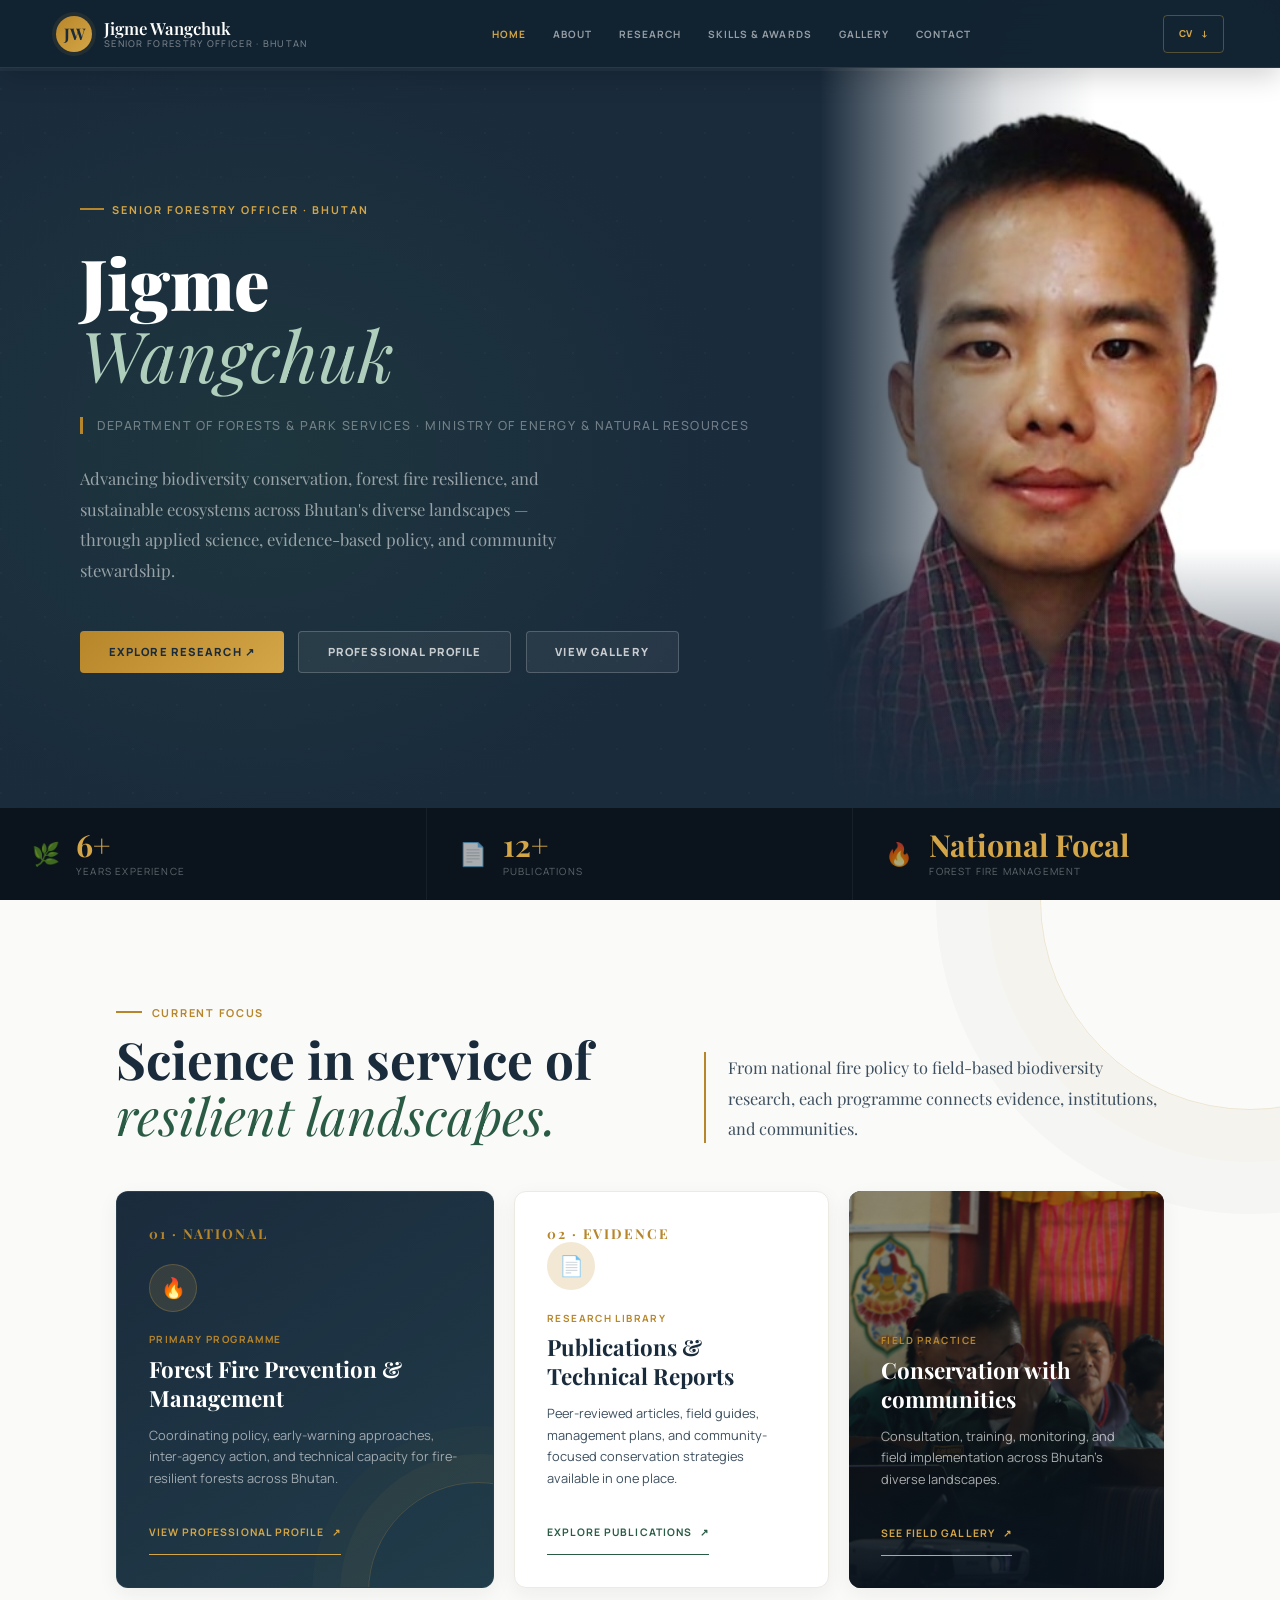
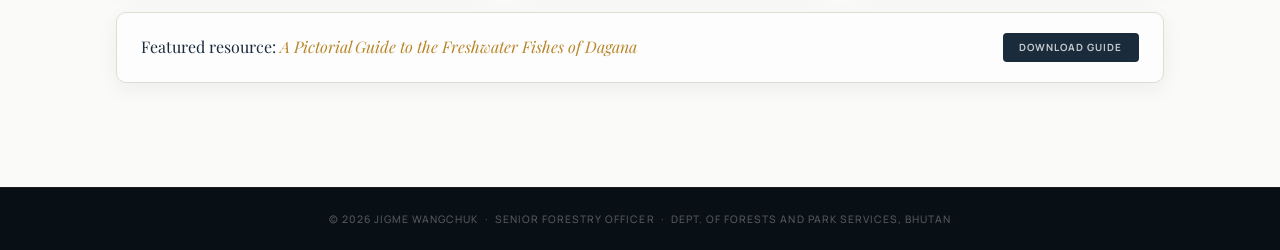
==== commit ce3a4daf: "Enhance_portfolio_design_and_add_technical_reports" ====
--- a/index.html
+++ b/index.html
@@ -4,288 +4,26 @@
 <meta charset="UTF-8"/>
 <meta name="viewport" content="width=device-width, initial-scale=1.0"/>
 <title>Jigme Wangchuk — Forest Fire Analyst, Bhutan</title>
-<link href="https://fonts.googleapis.com/css2?family=Playfair+Display:ital,wght@0,400;0,600;0,700;0,900;1,400;1,600&family=Montserrat:wght@300;400;500;600;700&display=swap" rel="stylesheet"/>
-<style>
-:root{
-  --navy:#1A2B3C; --navy-lt:#2E4560;
-  --charcoal:#1A1A1A; --slate:#3D4F5E; --muted:#8A9BAA;
-  --white:#FFFFFF; --off:#FAFAF8; --cream:#F5F2EC; --beige:#EDE8DF;
-  --border:#E0DBD3; --border-lt:#EDEAE4;
-  --gold:#B8862A; --gold-lt:#D4A647; --gold-pale:#F2E8D4;
-  --green:#2A5C45; --green-mid:#3A7059; --green-pale:#EAF2EE;
-  --ease:cubic-bezier(.25,.46,.45,.94); --r:8px;
-}
-*,*::before,*::after{margin:0;padding:0;box-sizing:border-box;}
-html{scroll-behavior:smooth;}
-body{font-family:'Montserrat',sans-serif;background:var(--off);color:var(--charcoal);overflow-x:hidden;-webkit-font-smoothing:antialiased;}
-img{display:block;max-width:100%;}
-a{text-decoration:none;color:inherit;}
-button{font-family:inherit;cursor:pointer;}
-
-.page{display:none;}
-.page.active{display:block;}
-
-/* NAV */
-#nav{position:fixed;top:0;left:0;right:0;z-index:900;height:68px;background:var(--navy);display:flex;align-items:center;justify-content:space-between;padding:0 3.5rem;box-shadow:0 2px 20px rgba(0,0,0,.22);}
-.nav-brand{display:flex;align-items:center;gap:.75rem;cursor:pointer;}
-.nav-mark{width:36px;height:36px;border-radius:50%;background:linear-gradient(135deg,var(--gold),var(--gold-lt));display:flex;align-items:center;justify-content:center;font-family:'Playfair Display',serif;font-size:1rem;font-weight:700;color:var(--navy);flex-shrink:0;}
-.nav-name{font-family:'Playfair Display',serif;font-size:1.05rem;font-weight:600;color:var(--white);line-height:1.2;}
-.nav-name span{display:block;font-family:'Montserrat',sans-serif;font-size:.58rem;font-weight:500;letter-spacing:.14em;text-transform:uppercase;color:rgba(255,255,255,.35);}
-.nav-links{display:flex;gap:.1rem;list-style:none;align-items:center;}
-.nav-links button{padding:.5rem .8rem;background:none;border:none;font-family:'Montserrat',sans-serif;font-size:.65rem;font-weight:600;letter-spacing:.1em;text-transform:uppercase;color:rgba(255,255,255,.5);border-radius:4px;transition:color .2s,background .2s;}
-.nav-links button:hover{color:var(--white);background:rgba(255,255,255,.07);}
-.nav-links button.on{color:var(--gold-lt);}
-.ham{display:none;flex-direction:column;gap:5px;background:none;border:none;padding:6px;}
-.ham span{display:block;width:22px;height:2px;background:rgba(255,255,255,.65);border-radius:2px;}
-
-/* LAYOUT */
-.wrap{max-width:1160px;margin:0 auto;padding:0 3.5rem;}
-.sec{padding:5rem 0;}
-.label{display:inline-flex;align-items:center;gap:.6rem;font-size:.68rem;font-weight:700;letter-spacing:.16em;text-transform:uppercase;color:var(--gold);margin-bottom:.8rem;}
-.label::before{content:'';display:block;width:26px;height:2px;background:var(--gold);}
-.sec-h{font-family:'Playfair Display',serif;font-size:clamp(1.9rem,3vw,2.6rem);font-weight:700;color:var(--navy);line-height:1.15;margin-bottom:2.2rem;}
-.sec-h em{color:var(--gold);font-style:italic;}
-.hr{width:100%;height:1px;background:var(--border);margin:3rem 0;}
-.btn{display:inline-flex;align-items:center;gap:.5rem;padding:.78rem 1.8rem;border-radius:4px;font-family:'Montserrat',sans-serif;font-size:.7rem;font-weight:700;letter-spacing:.1em;text-transform:uppercase;border:none;transition:all .22s var(--ease);}
-.btn-gold{background:linear-gradient(135deg,var(--gold),var(--gold-lt));color:var(--navy);}
-.btn-gold:hover{transform:translateY(-2px);box-shadow:0 8px 24px rgba(184,134,42,.4);}
-.btn-ghost{background:rgba(255,255,255,.06);border:1px solid rgba(255,255,255,.2);color:rgba(255,255,255,.75);}
-.btn-ghost:hover{background:rgba(255,255,255,.12);color:var(--white);border-color:rgba(255,255,255,.4);}
-.tag-tg{font-size:.6rem;font-weight:700;letter-spacing:.08em;text-transform:uppercase;padding:.2rem .6rem;border-radius:20px;background:var(--green-pale);color:var(--green);}
-.tag-tn{font-size:.6rem;font-weight:700;letter-spacing:.08em;text-transform:uppercase;padding:.2rem .6rem;border-radius:20px;background:rgba(26,43,60,.08);color:var(--navy);}
-.tag-to{font-size:.6rem;font-weight:700;letter-spacing:.08em;text-transform:uppercase;padding:.2rem .6rem;border-radius:20px;background:var(--gold-pale);color:var(--gold);}
-
-/* TABS */
-.tabs{display:flex;border-bottom:2px solid var(--border);margin-bottom:2.5rem;}
-.tab{padding:.75rem 1.5rem;font-size:.68rem;font-weight:700;letter-spacing:.1em;text-transform:uppercase;color:var(--muted);background:none;border:none;border-bottom:2px solid transparent;margin-bottom:-2px;transition:all .2s;}
-.tab.on{color:var(--navy);border-bottom-color:var(--navy);}
-.tab:hover:not(.on){color:var(--slate);}
-.panel{display:none;}
-.panel.on{display:block;}
-
-/* ANIMATIONS */
-@keyframes fadeUp{from{opacity:0;transform:translateY(28px);}to{opacity:1;transform:translateY(0);}}
-.reveal{opacity:0;transform:translateY(22px);transition:opacity .55s var(--ease),transform .55s var(--ease);}
-.reveal.vis{opacity:1;transform:translateY(0);}
-.d1{transition-delay:.1s;}.d2{transition-delay:.2s;}.d3{transition-delay:.3s;}
-
-/* ════ PAGE 1 — HOME ════ */
-#page-home{background:var(--navy);}
-.hero{min-height:100vh;padding-top:68px;position:relative;overflow:hidden;display:grid;grid-template-columns:1fr 460px;grid-template-rows:1fr auto;}
-.hero::before{content:'';position:absolute;inset:0;z-index:0;background:radial-gradient(ellipse 60% 70% at 20% 50%,rgba(42,92,69,.22) 0%,transparent 65%),radial-gradient(ellipse 40% 50% at 90% 10%,rgba(184,134,42,.1) 0%,transparent 60%);}
-.hero::after{content:'';position:absolute;inset:0;z-index:0;background-image:radial-gradient(circle at 1px 1px,rgba(255,255,255,.025) 1px,transparent 0);background-size:44px 44px;}
-.hero-l{position:relative;z-index:2;display:flex;flex-direction:column;justify-content:center;padding:5rem 4rem 5rem 5rem;}
-.hero-kicker{display:inline-flex;align-items:center;gap:.5rem;font-size:.68rem;font-weight:700;letter-spacing:.18em;text-transform:uppercase;color:var(--gold-lt);margin-bottom:1.8rem;animation:fadeUp .7s var(--ease) both;}
-.hero-kicker::before{content:'';width:24px;height:2px;background:var(--gold);display:block;}
-.hero-h1{font-family:'Playfair Display',serif;font-size:clamp(3rem,5.5vw,5rem);font-weight:900;color:var(--white);line-height:1.03;margin-bottom:.25rem;animation:fadeUp .7s var(--ease) .1s both;}
-.hero-h1 i{color:#B0CEBC;font-style:italic;font-weight:400;}
-.hero-role{font-size:.78rem;font-weight:500;letter-spacing:.12em;text-transform:uppercase;color:rgba(255,255,255,.38);border-left:3px solid var(--gold);padding-left:.9rem;margin:1.4rem 0 1.8rem;animation:fadeUp .7s var(--ease) .2s both;}
-.hero-bio{font-family:'Playfair Display',serif;font-size:clamp(1rem,1.3vw,1.18rem);line-height:1.85;color:rgba(255,255,255,.55);max-width:500px;margin-bottom:2.8rem;animation:fadeUp .7s var(--ease) .3s both;}
-.hero-btns{display:flex;gap:.9rem;flex-wrap:wrap;animation:fadeUp .7s var(--ease) .4s both;}
-.hero-r{position:relative;z-index:2;overflow:hidden;}
-.hero-r img{width:100%;height:100%;object-fit:cover;object-position:center top;}
-.hero-r::before{content:'';position:absolute;inset:0;z-index:1;background:linear-gradient(to right,var(--navy) 0%,rgba(26,43,60,.15) 40%,transparent 60%),linear-gradient(to top,var(--navy) 0%,transparent 35%);}
-.hero-r-ph{width:100%;height:100%;min-height:500px;background:linear-gradient(160deg,#1E3650,#0F1E2D);display:flex;align-items:center;justify-content:center;font-size:5rem;color:rgba(255,255,255,.08);}
-.hero-stats{grid-column:1/-1;position:relative;z-index:3;background:rgba(10,18,26,.88);backdrop-filter:blur(12px);border-top:1px solid rgba(184,134,42,.18);display:grid;grid-template-columns:repeat(3,1fr);animation:fadeUp .7s var(--ease) .6s both;}
-.stat-c{padding:1.4rem 2rem;border-right:1px solid rgba(255,255,255,.05);display:flex;align-items:center;gap:1rem;}
-.stat-c:last-child{border-right:none;}
-.stat-ico{font-size:1.4rem;opacity:.65;}
-.stat-num{font-family:'Playfair Display',serif;font-size:1.9rem;font-weight:700;color:var(--gold-lt);line-height:1;display:block;}
-.stat-lbl{font-size:.62rem;letter-spacing:.12em;text-transform:uppercase;color:rgba(255,255,255,.35);margin-top:.2rem;display:block;}
-
-/* PAGE BAND */
-.page-band{background:var(--navy);padding:5rem 0 4rem;}
-.band-grid{display:grid;grid-template-columns:1fr 280px;gap:4rem;align-items:center;}
-.band-title{font-family:'Playfair Display',serif;font-size:clamp(2.4rem,4vw,3.6rem);font-weight:700;color:var(--white);line-height:1.1;margin-bottom:1rem;}
-.band-title em{color:var(--gold-lt);font-style:italic;}
-.band-para{font-size:.95rem;line-height:1.9;color:rgba(255,255,255,.5);font-weight:300;max-width:540px;}
-.photo-frame{border-radius:var(--r);overflow:hidden;box-shadow:0 24px 60px rgba(0,0,0,.35);aspect-ratio:3/4;}
-.photo-frame img{width:100%;height:100%;object-fit:cover;object-position:center top;}
-.photo-ph{width:100%;height:100%;min-height:240px;background:linear-gradient(160deg,#1E3650,#0F1E2D);display:flex;align-items:center;justify-content:center;font-size:4rem;}
-
-/* ABOUT */
-#page-about{background:var(--off);}
-.profile-grid{display:grid;grid-template-columns:repeat(3,1fr);gap:1px;background:var(--border);border:1px solid var(--border);border-radius:var(--r);overflow:hidden;margin-bottom:3.5rem;}
-.pc{background:var(--white);padding:1.3rem 1.5rem;}
-.pc-k{font-size:.65rem;font-weight:700;letter-spacing:.12em;text-transform:uppercase;color:var(--gold);margin-bottom:.3rem;}
-.pc-v{font-size:.88rem;font-weight:600;color:var(--navy);line-height:1.4;}
-
-/* TIMELINE */
-.tl{position:relative;padding-left:2.5rem;}
-.tl::before{content:'';position:absolute;left:8px;top:10px;bottom:0;width:2px;background:linear-gradient(to bottom,var(--navy),var(--border));}
-.tl-item{position:relative;margin-bottom:3rem;}
-.tl-dot{position:absolute;left:-2.3rem;top:4px;width:14px;height:14px;border-radius:50%;background:var(--white);border:3px solid var(--navy);box-shadow:0 0 0 3px rgba(26,43,60,.1);}
-.tl-dot.g{border-color:var(--gold);}
-.tl-period{font-size:.68rem;font-weight:700;letter-spacing:.1em;text-transform:uppercase;color:var(--gold);margin-bottom:.3rem;}
-.tl-role{font-family:'Playfair Display',serif;font-size:1.4rem;font-weight:700;color:var(--navy);margin-bottom:.2rem;}
-.tl-org{font-size:.85rem;font-weight:600;color:var(--green);margin-bottom:.9rem;}
-.tl-ul{list-style:none;}
-.tl-ul li{font-size:.88rem;color:var(--slate);line-height:1.8;padding:.2rem 0 .2rem 1.3rem;position:relative;}
-.tl-ul li::before{content:'›';position:absolute;left:0;color:var(--gold);font-weight:700;font-size:1.1rem;}
-.tl-tags{margin-top:.75rem;display:flex;flex-wrap:wrap;gap:.4rem;}
-
-/* PROJECT CARDS */
-.proj-grid{display:grid;grid-template-columns:repeat(auto-fill,minmax(300px,1fr));gap:1.5rem;}
-.pc-card{background:var(--white);border:1px solid var(--border-lt);border-radius:var(--r);overflow:hidden;display:flex;flex-direction:column;transition:transform .25s var(--ease),box-shadow .25s;}
-.pc-card:hover{transform:translateY(-4px);box-shadow:0 12px 32px rgba(0,0,0,.09);}
-.pc-band{height:4px;}
-.b-navy{background:linear-gradient(90deg,var(--navy),var(--navy-lt));}
-.b-green{background:linear-gradient(90deg,var(--green),var(--green-mid));}
-.b-gold{background:linear-gradient(90deg,var(--gold),var(--gold-lt));}
-.b-teal{background:linear-gradient(90deg,#1a6b7a,#2a9aad);}
-.pc-body{padding:1.4rem 1.6rem;flex:1;}
-.pc-meta{display:flex;gap:.5rem;flex-wrap:wrap;margin-bottom:.7rem;align-items:center;}
-.pc-yr{font-size:.6rem;font-weight:600;color:var(--muted);margin-left:auto;}
-.pc-upcoming{font-size:.6rem;font-weight:700;letter-spacing:.1em;text-transform:uppercase;padding:.2rem .6rem;border-radius:20px;background:#e8f4f8;color:#1a6b7a;border:1px solid #9fd0dd;}
-.pc-name{font-family:'Playfair Display',serif;font-size:1rem;font-weight:700;color:var(--navy);line-height:1.35;margin-bottom:.6rem;}
-.pc-desc{font-size:.83rem;color:var(--slate);line-height:1.75;}
-.pc-foot{padding:.75rem 1.6rem;border-top:1px solid var(--border-lt);}
-.pc-donor{font-size:.62rem;font-weight:600;letter-spacing:.08em;text-transform:uppercase;color:var(--muted);}
-
-/* RESEARCH */
-#page-research{background:var(--off);}
-.field-grid{display:grid;grid-template-columns:repeat(auto-fill,minmax(320px,1fr));gap:1.6rem;margin-bottom:5rem;}
-.fc{background:var(--white);border:1px solid var(--border-lt);border-radius:var(--r);overflow:hidden;display:flex;flex-direction:column;transition:transform .25s var(--ease),box-shadow .25s;}
-.fc:hover{transform:translateY(-5px);box-shadow:0 16px 40px rgba(0,0,0,.1);}
-.fc-top{background:var(--navy);padding:1.3rem 1.6rem;display:flex;justify-content:space-between;align-items:flex-start;}
-.fc-year{font-family:'Playfair Display',serif;font-size:2.6rem;font-weight:900;color:rgba(255,255,255,.1);line-height:1;user-select:none;}
-.fc-badge{font-size:.6rem;font-weight:700;letter-spacing:.12em;text-transform:uppercase;padding:.25rem .7rem;border-radius:20px;background:rgba(184,134,42,.2);border:1px solid rgba(184,134,42,.4);color:var(--gold-lt);}
-.fc-body{padding:1.3rem 1.6rem;flex:1;}
-.fc-title{font-family:'Playfair Display',serif;font-size:1.05rem;font-weight:700;color:var(--navy);margin-bottom:.65rem;line-height:1.35;}
-.fc-desc{font-size:.83rem;color:var(--slate);line-height:1.78;}
-.fc-foot{padding:.85rem 1.6rem;border-top:1px solid var(--border-lt);}
-.dl-btn{display:inline-flex;align-items:center;gap:.45rem;padding:.48rem 1.05rem;background:var(--navy);color:rgba(255,255,255,.75);border-radius:4px;font-size:.62rem;font-weight:700;letter-spacing:.1em;text-transform:uppercase;transition:all .2s;text-decoration:none;}
-.dl-btn:hover{background:var(--navy-lt);color:var(--white);transform:translateY(-1px);}
-.dl-btn svg{width:12px;height:12px;fill:currentColor;flex-shrink:0;}
-.int-lbl{font-size:.62rem;font-weight:600;letter-spacing:.08em;text-transform:uppercase;color:var(--muted);}
-
-.j-list{list-style:none;}
-.j-item{display:grid;grid-template-columns:1fr auto;gap:1.5rem;align-items:center;padding:1.5rem 0;border-bottom:1px solid var(--border-lt);}
-.j-item:last-child{border-bottom:none;}
-.j-badges{display:flex;align-items:center;gap:.5rem;margin-bottom:.45rem;flex-wrap:wrap;}
-.jy{font-size:.62rem;font-weight:700;background:var(--navy);color:var(--gold-lt);padding:.2rem .6rem;border-radius:3px;}
-.jt{font-size:.6rem;font-weight:700;letter-spacing:.1em;text-transform:uppercase;padding:.2rem .6rem;border-radius:20px;background:var(--green-pale);color:var(--green);}
-.j-title{font-family:'Playfair Display',serif;font-size:1.05rem;font-weight:600;color:var(--navy);line-height:1.45;margin-bottom:.3rem;}
-.j-journal{font-family:'Playfair Display',serif;font-style:italic;font-size:.88rem;color:var(--gold);}
-.j-authors{font-size:.72rem;color:var(--muted);font-weight:500;margin-top:.15rem;}
-
-.t-list{list-style:none;}
-.t-item{display:grid;grid-template-columns:70px 1fr;gap:1.2rem;align-items:center;padding:1rem 1.2rem;border-radius:var(--r);transition:background .2s;}
-.t-item:hover{background:var(--beige);}
-.t-yr{font-size:.68rem;font-weight:700;color:var(--gold);text-align:center;}
-.t-name{font-size:.88rem;font-weight:600;color:var(--navy);line-height:1.45;margin-bottom:.12rem;}
-.t-org{font-size:.72rem;color:var(--muted);font-weight:500;}
-
-/* SKILLS */
-#page-skills{background:var(--off);}
-.sk-band{background:linear-gradient(160deg,var(--navy) 0%,#1E3650 100%);padding:4.5rem 0 3.5rem;}
-.sk-band-title{font-family:'Playfair Display',serif;font-size:clamp(2.2rem,3.5vw,3rem);font-weight:700;color:var(--white);}
-.sk3{display:grid;grid-template-columns:repeat(3,1fr);gap:1.5rem;margin-bottom:4rem;}
-.sk-box{background:var(--white);border:1px solid var(--border-lt);border-radius:var(--r);padding:1.6rem;transition:box-shadow .2s;}
-.sk-box:hover{box-shadow:0 6px 20px rgba(0,0,0,.07);}
-.sk-hd{display:flex;align-items:center;gap:.7rem;font-size:.68rem;font-weight:700;letter-spacing:.12em;text-transform:uppercase;color:var(--navy);margin-bottom:1rem;padding-bottom:.8rem;border-bottom:2px solid var(--navy);}
-.tags{display:flex;flex-wrap:wrap;gap:.4rem;}
-.tag{font-size:.72rem;font-weight:500;padding:.28rem .72rem;border-radius:20px;background:var(--beige);border:1px solid var(--border);color:var(--slate);transition:all .18s;}
-.tag:hover{background:var(--navy);color:var(--white);border-color:var(--navy);}
-.cert-grid{display:grid;grid-template-columns:repeat(auto-fill,minmax(280px,1fr));gap:1rem;margin-bottom:4rem;}
-.cert-c{background:var(--white);border:1px solid var(--border-lt);border-radius:var(--r);padding:1.15rem 1.4rem;display:flex;gap:1rem;align-items:flex-start;transition:box-shadow .2s;}
-.cert-c:hover{box-shadow:0 4px 16px rgba(0,0,0,.07);}
-.cert-ico{width:38px;height:38px;border-radius:50%;flex-shrink:0;background:linear-gradient(135deg,var(--navy),var(--navy-lt));display:flex;align-items:center;justify-content:center;font-size:1rem;}
-.cert-nm{font-size:.85rem;font-weight:600;color:var(--navy);line-height:1.4;margin-bottom:.18rem;}
-.cert-by{font-size:.68rem;font-weight:500;color:var(--muted);}
-.aw-grid{display:grid;grid-template-columns:repeat(auto-fill,minmax(255px,1fr));gap:1.3rem;}
-.aw-card{background:var(--white);border:1px solid var(--border-lt);border-radius:var(--r);padding:1.8rem;position:relative;overflow:hidden;transition:transform .25s var(--ease),box-shadow .25s;}
-.aw-card::before{content:'';position:absolute;top:0;left:0;right:0;height:4px;background:linear-gradient(90deg,var(--gold),var(--gold-lt));}
-.aw-card:hover{transform:translateY(-3px);box-shadow:0 10px 28px rgba(0,0,0,.08);}
-.aw-ico{font-size:1.9rem;margin-bottom:.8rem;}
-.aw-t{font-family:'Playfair Display',serif;font-size:1rem;font-weight:700;color:var(--navy);margin-bottom:.45rem;line-height:1.35;}
-.aw-d{font-size:.83rem;color:var(--slate);line-height:1.7;}
-
-/* GALLERY */
-#page-gallery{background:var(--off);}
-.gallery-band{background:var(--navy);padding:4.5rem 0 3.5rem;}
-.gallery-band-title{font-family:'Playfair Display',serif;font-size:clamp(2.2rem,3.5vw,3rem);font-weight:700;color:var(--white);}
-.gallery-grid{display:grid;grid-template-columns:repeat(auto-fill,minmax(280px,1fr));gap:1.2rem;padding:4rem 0;}
-.gal-item{border-radius:var(--r);overflow:hidden;position:relative;aspect-ratio:4/3;cursor:pointer;background:var(--navy);}
-.gal-item img{width:100%;height:100%;object-fit:cover;transition:transform .4s var(--ease),filter .4s;}
-.gal-item:hover img{transform:scale(1.06);filter:brightness(.75);}
-.gal-caption{position:absolute;bottom:0;left:0;right:0;padding:1rem 1.2rem;background:linear-gradient(to top,rgba(10,20,30,.85),transparent);color:var(--white);font-size:.75rem;font-weight:500;letter-spacing:.04em;line-height:1.4;transform:translateY(100%);transition:transform .3s var(--ease);}
-.gal-item:hover .gal-caption{transform:translateY(0);}
-
-/* Lightbox */
-.lightbox{display:none;position:fixed;inset:0;z-index:999;background:rgba(0,0,0,.92);align-items:center;justify-content:center;}
-.lightbox.open{display:flex;}
-.lb-img{max-width:90vw;max-height:88vh;border-radius:6px;box-shadow:0 30px 80px rgba(0,0,0,.6);object-fit:contain;}
-.lb-close{position:absolute;top:1.5rem;right:2rem;background:none;border:none;color:rgba(255,255,255,.6);font-size:2rem;cursor:pointer;transition:color .2s;}
-.lb-close:hover{color:var(--white);}
-.lb-prev,.lb-next{position:absolute;top:50%;transform:translateY(-50%);background:rgba(255,255,255,.1);border:1px solid rgba(255,255,255,.2);border-radius:50%;width:48px;height:48px;display:flex;align-items:center;justify-content:center;color:var(--white);font-size:1.3rem;cursor:pointer;transition:background .2s;}
-.lb-prev{left:1.5rem;}
-.lb-next{right:1.5rem;}
-.lb-prev:hover,.lb-next:hover{background:rgba(255,255,255,.2);}
-.lb-caption{position:absolute;bottom:1.5rem;left:50%;transform:translateX(-50%);color:rgba(255,255,255,.65);font-size:.8rem;letter-spacing:.06em;text-align:center;max-width:600px;}
-
-/* CONTACT */
-#page-contact{background:var(--navy);}
-.ct-hero{background:linear-gradient(160deg,#0F1E2D,var(--navy-lt));padding:5.5rem 0 4.5rem;}
-.ct-title{font-family:'Playfair Display',serif;font-size:clamp(2.8rem,5vw,4.2rem);font-weight:700;color:var(--white);line-height:1.08;margin-bottom:.9rem;}
-.ct-title em{color:var(--gold-lt);font-style:italic;}
-.ct-sub{font-family:'Playfair Display',serif;font-size:1.05rem;color:rgba(255,255,255,.42);max-width:520px;line-height:1.8;}
-.ct-body{display:grid;grid-template-columns:1fr 420px;gap:4rem;padding:4rem 0;}
-.ct-links{display:flex;flex-direction:column;gap:.85rem;}
-.cl{display:flex;align-items:center;gap:1rem;padding:1.05rem 1.4rem;background:rgba(255,255,255,.04);border:1px solid rgba(255,255,255,.08);border-radius:var(--r);color:rgba(255,255,255,.65);transition:all .22s;}
-.cl:hover{background:rgba(255,255,255,.09);border-color:rgba(255,255,255,.18);color:var(--white);transform:translateX(4px);}
-.cl-ico{width:40px;height:40px;border-radius:50%;flex-shrink:0;background:rgba(184,134,42,.15);border:1px solid rgba(184,134,42,.3);display:flex;align-items:center;justify-content:center;font-size:1rem;}
-.cl-lbl{font-size:.62rem;font-weight:700;letter-spacing:.12em;text-transform:uppercase;color:var(--gold-lt);margin-bottom:.18rem;}
-.cl-val{font-size:.85rem;font-weight:500;}
-.ct-form{background:rgba(255,255,255,.04);border:1px solid rgba(255,255,255,.09);border-radius:14px;padding:2.4rem;}
-.ct-form h3{font-family:'Playfair Display',serif;font-size:1.5rem;font-weight:700;color:var(--white);margin-bottom:1.8rem;}
-.fg{margin-bottom:1.2rem;}
-.fg label{display:block;font-size:.62rem;font-weight:700;letter-spacing:.12em;text-transform:uppercase;color:rgba(255,255,255,.38);margin-bottom:.42rem;}
-.fg input,.fg textarea{width:100%;padding:.76rem 1rem;background:rgba(255,255,255,.05);border:1px solid rgba(255,255,255,.12);border-radius:6px;color:var(--white);font-family:'Montserrat',sans-serif;font-size:.85rem;outline:none;transition:border-color .2s;resize:none;}
-.fg input:focus,.fg textarea:focus{border-color:rgba(184,134,42,.6);}
-.fg input::placeholder,.fg textarea::placeholder{color:rgba(255,255,255,.2);}
-.fg textarea{height:100px;}
-.form-send{width:100%;padding:.88rem;background:linear-gradient(135deg,var(--gold),var(--gold-lt));color:var(--navy);border:none;border-radius:6px;font-family:'Montserrat',sans-serif;font-size:.68rem;font-weight:700;letter-spacing:.12em;text-transform:uppercase;transition:all .22s;}
-.form-send:hover{transform:translateY(-2px);box-shadow:0 8px 22px rgba(184,134,42,.4);}
-.form-note{text-align:center;margin-top:.75rem;font-size:.62rem;color:rgba(255,255,255,.25);}
-
-footer{background:#080F15;text-align:center;padding:1.5rem;font-size:.65rem;font-weight:500;letter-spacing:.1em;text-transform:uppercase;color:rgba(255,255,255,.2);}
-
-/* MOBILE MENU */
-.mob{position:fixed;inset:0;z-index:950;background:var(--navy);display:flex;flex-direction:column;justify-content:center;align-items:center;gap:1.8rem;transform:translateX(-100%);transition:transform .35s var(--ease);}
-.mob.open{transform:translateX(0);}
-.mob button,.mob a{font-family:'Playfair Display',serif;font-size:1.8rem;font-weight:600;color:rgba(255,255,255,.65);background:none;border:none;transition:color .2s;}
-.mob button:hover,.mob a:hover{color:var(--gold-lt);}
-.mob-x{position:absolute;top:1.5rem;right:2rem;font-size:1.5rem;background:none;border:none;color:rgba(255,255,255,.45);}
-
-@media(max-width:1024px){
-  .hero{grid-template-columns:1fr;}.hero-r{display:none;}.hero-l{padding:5rem 2rem 5rem 3rem;}
-  .hero-stats{grid-template-columns:repeat(3,1fr);}
-  .band-grid{grid-template-columns:1fr;}.band-grid .photo-frame{max-width:200px;}
-  .sk3{grid-template-columns:repeat(2,1fr);}.ct-body{grid-template-columns:1fr;}
-}
-@media(max-width:768px){
-  #nav{padding:0 1.5rem;}.nav-links{display:none;}.ham{display:flex;}
-  .wrap{padding:0 1.5rem;}.sec{padding:3.5rem 0;}
-  .profile-grid{grid-template-columns:1fr 1fr;}.sk3{grid-template-columns:1fr;}
-  .field-grid{grid-template-columns:1fr;}.aw-grid{grid-template-columns:1fr 1fr;}
-  .j-item{grid-template-columns:1fr;}.hero-stats{grid-template-columns:1fr 1fr 1fr;}
-  .gallery-grid{grid-template-columns:repeat(2,1fr);}
-}
-@media(max-width:500px){
-  .profile-grid{grid-template-columns:1fr;}.aw-grid{grid-template-columns:1fr;}
-  .hero-stats{grid-template-columns:1fr;}.gallery-grid{grid-template-columns:1fr;}
-}
-</style>
+<meta name="description" content="Portfolio of Jigme Wangchuk, Senior Forestry Officer in Bhutan, featuring forest fire management, biodiversity research, publications, and conservation work."/>
+<meta name="theme-color" content="#1A2B3C"/>
+<meta property="og:title" content="Jigme Wangchuk — Senior Forestry Officer, Bhutan"/>
+<meta property="og:description" content="Forestry, biodiversity conservation, forest fire resilience, research, and publications from Bhutan."/>
+<meta property="og:type" content="website"/>
+<meta property="og:image" content="Profile image.jpg"/>
+<link href="https://fonts.googleapis.com/css2?family=Manrope:wght@300;400;500;600;700;800&family=Playfair+Display:ital,wght@0,400;0,600;0,700;0,900;1,400;1,600&display=swap" rel="stylesheet"/>
+<link rel="stylesheet" href="styles.css"/>
 </head>
 <body>
 
+<a class="skip-link" href="#main-content">Skip to main content</a>
+<div class="scroll-progress" aria-hidden="true"><span id="scroll-progress-bar"></span></div>
+
 <!-- NAV -->
-<nav id="nav">
-  <div class="nav-brand" onclick="goTo('home')">
+<nav id="nav" aria-label="Primary navigation">
+  <button class="nav-brand" type="button" onclick="goTo('home')" aria-label="Jigme Wangchuk — go to home">
     <div class="nav-mark">JW</div>
     <div class="nav-name">Jigme Wangchuk<span>Senior Forestry Officer &middot; Bhutan</span></div>
-  </div>
+  </button>
   <ul class="nav-links">
     <li><button id="nb-home"     onclick="goTo('home')"    class="on">Home</button></li>
     <li><button id="nb-about"    onclick="goTo('about')">About</button></li>
@@ -294,19 +32,22 @@
     <li><button id="nb-gallery"  onclick="goTo('gallery')">Gallery</button></li>
     <li><button id="nb-contact"  onclick="goTo('contact')">Contact</button></li>
   </ul>
-  <button class="ham" id="ham"><span></span><span></span><span></span></button>
+  <a class="nav-cv" href="CURRICULUM VITAE.pdf" download>CV <span aria-hidden="true">&#8595;</span></a>
+  <button class="ham" id="ham" type="button" aria-label="Open navigation menu" aria-expanded="false" aria-controls="mob"><span></span><span></span><span></span></button>
 </nav>
 
-<div class="mob" id="mob">
-  <button class="mob-x" onclick="closeMob()">&#10005;</button>
+<div class="mob" id="mob" role="dialog" aria-modal="true" aria-label="Mobile navigation" aria-hidden="true">
+  <button class="mob-x" type="button" onclick="closeMob()" aria-label="Close navigation menu">&#10005;</button>
   <button onclick="goTo('home');closeMob()">Home</button>
   <button onclick="goTo('about');closeMob()">About</button>
   <button onclick="goTo('research');closeMob()">Research</button>
   <button onclick="goTo('skills');closeMob()">Skills &amp; Awards</button>
   <button onclick="goTo('gallery');closeMob()">Gallery</button>
   <button onclick="goTo('contact');closeMob()">Contact</button>
+  <a href="CURRICULUM VITAE.pdf" download>Download CV</a>
 </div>
 
+<main id="main-content" tabindex="-1">
 
 <!-- ════════════════════ PAGE 1 — HOME ════════════════════ -->
 <div class="page active" id="page-home">
@@ -331,7 +72,55 @@
       <div class="stat-c"><div class="stat-ico">&#128293;</div><div><span class="stat-num">National Focal</span><span class="stat-lbl">Forest Fire Management</span></div></div>
     </div>
   </div>
-  <footer>&copy; 2025 Jigme Wangchuk &nbsp;&middot;&nbsp; Senior Forestry Officer &nbsp;&middot;&nbsp; Dept. of Forests and Park Services, Bhutan</footer>
+
+  <section class="home-showcase" aria-labelledby="focus-heading">
+    <div class="wrap">
+      <div class="showcase-head reveal">
+        <div>
+          <div class="label">Current Focus</div>
+          <h2 class="showcase-title" id="focus-heading">Science in service of <em>resilient landscapes.</em></h2>
+        </div>
+        <p class="showcase-copy">From national fire policy to field-based biodiversity research, each programme connects evidence, institutions, and communities.</p>
+      </div>
+
+      <div class="focus-grid">
+        <article class="focus-card focus-card--dark reveal">
+          <div class="focus-index">01 &middot; NATIONAL</div>
+          <div class="focus-icon" aria-hidden="true">&#128293;</div>
+          <div class="focus-kicker">Primary Programme</div>
+          <h3 class="focus-title">Forest Fire Prevention &amp; Management</h3>
+          <p class="focus-copy">Coordinating policy, early-warning approaches, inter-agency action, and technical capacity for fire-resilient forests across Bhutan.</p>
+          <button class="focus-link" type="button" onclick="goTo('about')">View professional profile <span aria-hidden="true">&#8599;</span></button>
+        </article>
+
+        <article class="focus-card reveal d1">
+          <div class="focus-index">02 &middot; EVIDENCE</div>
+          <div class="focus-icon" aria-hidden="true">&#128196;</div>
+          <div class="focus-kicker">Research Library</div>
+          <h3 class="focus-title">Publications &amp; Technical Reports</h3>
+          <p class="focus-copy">Peer-reviewed articles, field guides, management plans, and community-focused conservation strategies available in one place.</p>
+          <button class="focus-link" type="button" onclick="goTo('research')">Explore publications <span aria-hidden="true">&#8599;</span></button>
+        </article>
+
+        <article class="focus-card focus-photo reveal d2">
+          <img src="During consultation on C2C strategy.JPG" alt="Community consultation during development of a Conflict to Coexistence strategy" loading="lazy" decoding="async"/>
+          <div class="focus-photo-content">
+            <div class="focus-kicker">Field Practice</div>
+            <h3 class="focus-title">Conservation with communities</h3>
+            <p class="focus-copy">Consultation, training, monitoring, and field implementation across Bhutan's diverse landscapes.</p>
+            <button class="focus-link" type="button" onclick="goTo('gallery')">See field gallery <span aria-hidden="true">&#8599;</span></button>
+          </div>
+        </article>
+      </div>
+
+      <div class="showcase-note reveal">
+        <p>Featured resource: <span>A Pictorial Guide to the Freshwater Fishes of Dagana</span></p>
+        <a class="dl-btn" href="A PICTORIAL GUIDE TO  THE FRESHWATER FISHES OF DAGANA    .pdf" download aria-label="Download A Pictorial Guide to the Freshwater Fishes of Dagana PDF">Download guide</a>
+      </div>
+    </div>
+  </section>
+
+  <footer>&copy; <span class="current-year">2026</span> Jigme Wangchuk &nbsp;&middot;&nbsp; Senior Forestry Officer &nbsp;&middot;&nbsp; Dept. of Forests and Park Services, Bhutan</footer>
 </div>
 
 
@@ -339,13 +128,16 @@
 <div class="page" id="page-about">
   <div class="page-band">
     <div class="wrap">
+      <span class="band-number" aria-hidden="true">02</span>
       <div class="band-grid">
         <div>
           <div class="label" style="color:var(--gold-lt);">Professional Profile</div>
           <h1 class="band-title">Forestry &amp;<br/><em>Conservation</em><br/>Professional</h1>
           <p class="band-para">Comprehensive experience in biodiversity conservation, ecological research, and forest management across Bhutan's diverse landscapes.</p>
-          <div style="margin-top:1.8rem;">
-            <a href="CURRICULUM VITAE.pdf" download class="btn btn-gold">&#8595; Download Full CV</a>
+          <div class="resource-actions" style="margin-top:1.8rem;">
+            <a href="CURRICULUM VITAE.pdf" download class="btn btn-gold">&#8595; CV (PDF)</a>
+            <a href="CV.docx" download class="btn btn-ghost">&#8595; CV (Word)</a>
+            <a href="jigme_card_2.html" target="_blank" rel="noopener" class="btn btn-ghost">Business Card &#8599;</a>
           </div>
         </div>
         <div>
@@ -384,18 +176,18 @@
     <div class="label">Career</div>
     <h2 class="sec-h">Work Experience</h2>
 
-    <div class="tabs" id="exp-tabs">
-      <button class="tab on" onclick="switchTab('exp-tabs','exp-pos',this)">Positions Held</button>
-      <button class="tab"    onclick="switchTab('exp-tabs','exp-proj',this)">Projects &amp; Assignments</button>
+    <div class="tabs" id="exp-tabs" role="tablist" aria-label="Career information">
+      <button class="tab on" id="tab-exp-pos" role="tab" aria-selected="true" aria-controls="exp-pos" onclick="switchTab('exp-tabs','exp-pos',this)">Positions Held</button>
+      <button class="tab" id="tab-exp-proj" role="tab" aria-selected="false" aria-controls="exp-proj" onclick="switchTab('exp-tabs','exp-proj',this)">Projects &amp; Assignments</button>
     </div>
 
     <!-- POSITIONS HELD — only 3 roles -->
-    <div class="panel on" id="exp-pos">
+    <div class="panel on" id="exp-pos" role="tabpanel" aria-labelledby="tab-exp-pos">
       <div class="tl">
 
         <div class="tl-item reveal">
           <div class="tl-dot g"></div>
-          <div class="tl-period">January 2026 &ndash; Present &middot; 3 months</div>
+          <div class="tl-period">January 2026 &ndash; Present</div>
           <div class="tl-role">Senior Forestry Officer</div>
           <div class="tl-org">Forest Resources Planning &amp; Management Division &middot; Dept. of Forests and Park Services &middot; &#128205; 11001, Thimphu, Bhutan</div>
           <ul class="tl-ul">
@@ -439,16 +231,16 @@
     </div>
 
     <!-- PROJECTS & ASSIGNMENTS -->
-    <div class="panel" id="exp-proj">
+    <div class="panel" id="exp-proj" role="tabpanel" aria-labelledby="tab-exp-proj" hidden>
       <div class="proj-grid">
 
         <!-- UPCOMING -->
         <div class="pc-card reveal">
           <div class="pc-band b-teal"></div>
           <div class="pc-body">
-            <div class="pc-meta"><span class="pc-upcoming">&#128197; Upcoming</span><span class="pc-yr">Jul 2026–Jun 2030</span></div>
+            <div class="pc-meta"><span class="tag-tg">Active project</span><span class="pc-yr">Jul 2026–Jun 2030</span></div>
             <div class="pc-name">Restoring Fire-Damaged Ecosystems and Enhancing Wildland-Urban Interface Resilience in Bhutan</div>
-            <div class="pc-desc">Four-year project focused on ecological restoration of fire-degraded landscapes and building resilience at the wildland-urban interface. Will involve field assessment, restoration planning, community engagement, and capacity development.</div>
+            <div class="pc-desc">Four-year project focused on ecological restoration of fire-degraded landscapes and resilience at the wildland-urban interface, involving field assessment, restoration planning, community engagement, and capacity development.</div>
           </div>
           <div class="pc-foot"><span class="pc-donor">Donor: Korea Forest Service (KFS) through AFoCO</span></div>
         </div>
@@ -557,7 +349,7 @@
 
     <div style="padding-bottom:2rem;"></div>
   </div>
-  <footer>&copy; 2025 Jigme Wangchuk &nbsp;&middot;&nbsp; Senior Forestry Officer &nbsp;&middot;&nbsp; Dept. of Forests and Park Services, Bhutan</footer>
+  <footer>&copy; <span class="current-year">2026</span> Jigme Wangchuk &nbsp;&middot;&nbsp; Senior Forestry Officer &nbsp;&middot;&nbsp; Dept. of Forests and Park Services, Bhutan</footer>
 </div>
 
 
@@ -565,6 +357,7 @@
 <div class="page" id="page-research">
   <div class="page-band">
     <div class="wrap">
+      <span class="band-number" aria-hidden="true">03</span>
       <div class="label" style="color:var(--gold-lt);">Field Studies &amp; Scholarship</div>
       <h1 class="band-title" style="font-size:clamp(2.2rem,3.5vw,3.2rem);">Research &amp;<br/><em>Publications</em></h1>
       <p class="band-para" style="max-width:620px;">Applied ecological research across Bhutan's forests, wetlands, and wildlife corridors — from ichthyofaunal surveys and entomological assessments to climate vulnerability analyses — informing national biodiversity policy and scientific literature.</p>
@@ -627,12 +420,12 @@
     <div class="label">Scholarly Articles and Grey Literatures</div>
     <h2 class="sec-h">Publications</h2>
 
-    <div class="tabs" id="pubs-tabs">
-      <button class="tab on" onclick="switchTab('pubs-tabs','pubs-journals',this)">Journal Articles</button>
-      <button class="tab"    onclick="switchTab('pubs-tabs','pubs-technical',this)">Technical Reports &amp; Manuals</button>
-    </div>
-
-    <div class="panel on" id="pubs-journals">
+    <div class="tabs" id="pubs-tabs" role="tablist" aria-label="Publication types">
+      <button class="tab on" id="tab-pubs-journals" role="tab" aria-selected="true" aria-controls="pubs-journals" onclick="switchTab('pubs-tabs','pubs-journals',this)">Journal Articles</button>
+      <button class="tab" id="tab-pubs-technical" role="tab" aria-selected="false" aria-controls="pubs-technical" onclick="switchTab('pubs-tabs','pubs-technical',this)">Technical Reports &amp; Manuals</button>
+    </div>
+
+    <div class="panel on" id="pubs-journals" role="tabpanel" aria-labelledby="tab-pubs-journals">
       <ul class="j-list">
         <li class="j-item reveal">
           <div>
@@ -673,11 +466,11 @@
       </ul>
     </div>
 
-    <div class="panel" id="pubs-technical">
+    <div class="panel" id="pubs-technical" role="tabpanel" aria-labelledby="tab-pubs-technical" hidden>
       <ul class="t-list">
-        <li class="t-item reveal"><span class="t-yr">2026</span><div><div class="t-name">Divisional Forest Office Management Plan — Dagana</div><div class="t-org">Divisional Forest Office, Dagana &middot; DoFPS</div></div></li>
-        <li class="t-item reveal"><span class="t-yr">2026</span><div><div class="t-name">Conflicts to Co-existence (C2C) Strategy — Lhamoizingkha Gewog</div><div class="t-org">IKI Living Landscape &middot; DoFPS</div></div></li>
-        <li class="t-item reveal"><span class="t-yr">2026</span><div><div class="t-name">Conflicts to Co-existence (C2C) Strategy — Trashiding Gewog</div><div class="t-org">IKI Living Landscape &middot; DoFPS</div></div></li>
+        <li class="t-item reveal"><span class="t-yr">2026</span><div><div class="t-name">Divisional Forest Office Management Plan — Dagana</div><div class="t-org">Divisional Forest Office, Dagana &middot; DoFPS</div></div><a href="DFO-Management-Plan_Dagana.pdf" download class="dl-btn" aria-label="Download the DFO Dagana Management Plan PDF">PDF</a></li>
+        <li class="t-item reveal"><span class="t-yr">2026</span><div><div class="t-name">Conflict to Coexistence (C2C) Strategy — Lhamoizingkha Gewog</div><div class="t-org">IKI Living Landscape &middot; DoFPS</div></div><a href="Conflict-to-Coexistence-C2C-Strategy-Lhamoizingkha-Gewog-DFO-Dagana.pdf" download class="dl-btn" aria-label="Download the Lhamoizingkha C2C Strategy PDF">PDF</a></li>
+        <li class="t-item reveal"><span class="t-yr">2026</span><div><div class="t-name">Conflict to Coexistence (C2C) Strategy — Trashiding Gewog</div><div class="t-org">IKI Living Landscape &middot; DoFPS</div></div><a href="Conflict-to-Coexistence-C2C-Strategy-Trashiding-Gewog-DFO-Dagana.pdf" download class="dl-btn" aria-label="Download the Trashiding C2C Strategy PDF">PDF</a></li>
         <li class="t-item reveal"><span class="t-yr">2024</span><div><div class="t-name">Socio-economic Status and Climate Vulnerability of DFO Dagana</div><div class="t-org">IKI Living Landscape &middot; Climate Vulnerability Assessment</div></div></li>
         <li class="t-item reveal"><span class="t-yr">2023</span><div><div class="t-name">Rapid Biodiversity Assessment Report for Dagana</div><div class="t-org">BTFEC &middot; Divisional Forest Office, Dagana</div></div></li>
         <li class="t-item reveal"><span class="t-yr">2023</span><div><div class="t-name">Forest Fire Fighting Training Manual for Gyalsung</div><div class="t-org">DoFPS &middot; Gyalsuung National Service</div></div></li>
@@ -686,7 +479,7 @@
 
     <div style="padding-bottom:3rem;"></div>
   </div>
-  <footer>&copy; 2025 Jigme Wangchuk &nbsp;&middot;&nbsp; Senior Forestry Officer &nbsp;&middot;&nbsp; Dept. of Forests and Park Services, Bhutan</footer>
+  <footer>&copy; <span class="current-year">2026</span> Jigme Wangchuk &nbsp;&middot;&nbsp; Senior Forestry Officer &nbsp;&middot;&nbsp; Dept. of Forests and Park Services, Bhutan</footer>
 </div>
 
 
@@ -694,6 +487,7 @@
 <div class="page" id="page-skills">
   <div class="sk-band">
     <div class="wrap">
+      <span class="band-number" aria-hidden="true">04</span>
       <div class="label" style="color:var(--gold-lt);">Expertise &amp; Recognition</div>
       <h1 class="sk-band-title">Skills, Certifications &amp; Awards</h1>
     </div>
@@ -734,7 +528,7 @@
     </div>
     <div style="padding-bottom:3rem;"></div>
   </div>
-  <footer>&copy; 2025 Jigme Wangchuk &nbsp;&middot;&nbsp; Senior Forestry Officer &nbsp;&middot;&nbsp; Dept. of Forests and Park Services, Bhutan</footer>
+  <footer>&copy; <span class="current-year">2026</span> Jigme Wangchuk &nbsp;&middot;&nbsp; Senior Forestry Officer &nbsp;&middot;&nbsp; Dept. of Forests and Park Services, Bhutan</footer>
 </div>
 
 
@@ -742,6 +536,7 @@
 <div class="page" id="page-gallery">
   <div class="gallery-band">
     <div class="wrap">
+      <span class="band-number" aria-hidden="true">05</span>
       <div class="label" style="color:var(--gold-lt);">Field &amp; Professional Life</div>
       <h1 class="gallery-band-title">Photo Gallery</h1>
     </div>
@@ -749,67 +544,67 @@
   <div class="wrap">
     <div class="gallery-grid" id="gallery-grid">
 
-      <div class="gal-item reveal" onclick="openLightbox(0)">
-        <img src="During HCV awareness to staff.JPG" alt="HCV Awareness" onerror="this.style.display='none'"/>
+      <button class="gal-item reveal" type="button" onclick="openLightbox(0)" aria-label="Open photo: During HCV awareness to staff">
+        <img src="During HCV awareness to staff.JPG" alt="Jigme Wangchuk conducting high conservation value awareness for staff" loading="lazy" decoding="async" onerror="this.style.display='none'"/>
         <div class="gal-caption">During HCV awareness to staff</div>
-      </div>
-
-      <div class="gal-item reveal d1" onclick="openLightbox(1)">
-        <img src="Red panda captured during Red Panda Survey.JPG" alt="Red Panda Survey" onerror="this.style.display='none'"/>
+      </button>
+
+      <button class="gal-item reveal d1" type="button" onclick="openLightbox(1)" aria-label="Open photo: Red panda survey">
+        <img src="Red panda captured during Red Panda Survey.JPG" alt="Red panda captured during a field survey" loading="lazy" decoding="async" onerror="this.style.display='none'"/>
         <div class="gal-caption">Red panda captured during Red Panda Survey</div>
-      </div>
-
-      <div class="gal-item reveal d2" onclick="openLightbox(2)">
-        <img src="ICIMOD.JPG" alt="ICIMOD" onerror="this.style.display='none'"/>
+      </button>
+
+      <button class="gal-item reveal d2" type="button" onclick="openLightbox(2)" aria-label="Open ICIMOD photo">
+        <img src="ICIMOD.JPG" alt="Professional visit to ICIMOD" loading="lazy" decoding="async" onerror="this.style.display='none'"/>
         <div class="gal-caption">ICIMOD</div>
-      </div>
-
-      <div class="gal-item reveal" onclick="openLightbox(3)">
-        <img src="With colleagues at DFO, Dagana during the staff promotion.JPG" alt="Staff Promotion" onerror="this.style.display='none'"/>
+      </button>
+
+      <button class="gal-item reveal" type="button" onclick="openLightbox(3)" aria-label="Open staff promotion photo">
+        <img src="With colleagues at DFO, Dagana during the staff promotion.JPG" alt="Jigme Wangchuk with colleagues at DFO Dagana during staff promotion" loading="lazy" decoding="async" onerror="this.style.display='none'"/>
         <div class="gal-caption">With colleagues at DFO, Dagana during staff promotion</div>
-      </div>
-
-      <div class="gal-item reveal d1" onclick="openLightbox(4)">
-        <img src="During consultation on C2C strategy.JPG" alt="C2C Consultation" onerror="this.style.display='none'"/>
+      </button>
+
+      <button class="gal-item reveal d1" type="button" onclick="openLightbox(4)" aria-label="Open C2C strategy consultation photo">
+        <img src="During consultation on C2C strategy.JPG" alt="Community consultation on a Conflict to Coexistence strategy" loading="lazy" decoding="async" onerror="this.style.display='none'"/>
         <div class="gal-caption">During consultation on C2C strategy</div>
-      </div>
-
-      <div class="gal-item reveal d2" onclick="openLightbox(5)">
-        <img src="C2C consultation meeting at Lhamoizingkha.JPG" alt="C2C Meeting" onerror="this.style.display='none'"/>
+      </button>
+
+      <button class="gal-item reveal d2" type="button" onclick="openLightbox(5)" aria-label="Open Lhamoizingkha C2C meeting photo">
+        <img src="C2C consultation meeting at Lhamoizingkha.JPG" alt="Conflict to Coexistence consultation meeting at Lhamoizingkha" loading="lazy" decoding="async" onerror="this.style.display='none'"/>
         <div class="gal-caption">C2C consultation meeting at Lhamoizingkha</div>
-      </div>
-
-      <div class="gal-item reveal" onclick="openLightbox(6)">
-        <img src="Climbing up to Ramtokto top carrying Fire Terminator solutioin for fire suppression.jpeg" alt="Fire Suppression" onerror="this.style.display='none'"/>
+      </button>
+
+      <button class="gal-item reveal" type="button" onclick="openLightbox(6)" aria-label="Open Ramtokto fire suppression photo">
+        <img src="Climbing up to Ramtokto top carrying Fire Terminator solutioin for fire suppression.jpeg" alt="Climbing to Ramtokto carrying Fire Terminator solution for fire suppression" loading="lazy" decoding="async" onerror="this.style.display='none'"/>
         <div class="gal-caption">Climbing to Ramtokto top carrying Fire Terminator solution for fire suppression</div>
-      </div>
-
-      <div class="gal-item reveal d1" onclick="openLightbox(7)">
-        <img src="Field visit at logging site in Germany.jpeg" alt="Germany Field Visit" onerror="this.style.display='none'"/>
+      </button>
+
+      <button class="gal-item reveal d1" type="button" onclick="openLightbox(7)" aria-label="Open Germany field visit photo">
+        <img src="Field visit at logging site in Germany.jpeg" alt="Field visit at a logging site in Germany" loading="lazy" decoding="async" onerror="this.style.display='none'"/>
         <div class="gal-caption">Field visit at logging site in Germany</div>
-      </div>
-
-      <div class="gal-item reveal d2" onclick="openLightbox(8)">
-        <img src="Firefighters at site, Ramtokto top.jpeg" alt="Firefighters at Ramtokto" onerror="this.style.display='none'"/>
+      </button>
+
+      <button class="gal-item reveal d2" type="button" onclick="openLightbox(8)" aria-label="Open Ramtokto firefighters photo">
+        <img src="Firefighters at site, Ramtokto top.jpeg" alt="Firefighters at the Ramtokto fire site" loading="lazy" decoding="async" onerror="this.style.display='none'"/>
         <div class="gal-caption">Firefighters at site, Ramtokto top</div>
-      </div>
-
-      <div class="gal-item reveal" onclick="openLightbox(9)">
-        <img src="SMART training at Dagana Range.jpeg" alt="SMART Training" onerror="this.style.display='none'"/>
+      </button>
+
+      <button class="gal-item reveal" type="button" onclick="openLightbox(9)" aria-label="Open SMART training photo">
+        <img src="SMART training at Dagana Range.jpeg" alt="SMART conservation training at Dagana Range" loading="lazy" decoding="async" onerror="this.style.display='none'"/>
         <div class="gal-caption">SMART training at Dagana Range</div>
-      </div>
-
-    </div>
-  </div>
-  <footer>&copy; 2025 Jigme Wangchuk &nbsp;&middot;&nbsp; Senior Forestry Officer &nbsp;&middot;&nbsp; Dept. of Forests and Park Services, Bhutan</footer>
+      </button>
+
+    </div>
+  </div>
+  <footer>&copy; <span class="current-year">2026</span> Jigme Wangchuk &nbsp;&middot;&nbsp; Senior Forestry Officer &nbsp;&middot;&nbsp; Dept. of Forests and Park Services, Bhutan</footer>
 </div>
 
 <!-- Lightbox -->
-<div class="lightbox" id="lightbox" onclick="closeLightboxOutside(event)">
-  <button class="lb-close" onclick="closeLightbox()">&#10005;</button>
-  <button class="lb-prev" onclick="lbNav(-1)">&#8592;</button>
-  <img class="lb-img" id="lb-img" src="" alt=""/>
-  <button class="lb-next" onclick="lbNav(1)">&#8594;</button>
+<div class="lightbox" id="lightbox" role="dialog" aria-modal="true" aria-label="Photo viewer" aria-hidden="true" tabindex="-1" onclick="closeLightboxOutside(event)">
+  <button class="lb-close" type="button" onclick="closeLightbox()" aria-label="Close photo viewer">&#10005;</button>
+  <button class="lb-prev" type="button" onclick="lbNav(-1)" aria-label="Previous photo">&#8592;</button>
+  <img class="lb-img" id="lb-img" alt=""/>
+  <button class="lb-next" type="button" onclick="lbNav(1)" aria-label="Next photo">&#8594;</button>
   <div class="lb-caption" id="lb-caption"></div>
 </div>
 
@@ -818,6 +613,7 @@
 <div class="page" id="page-contact">
   <div class="ct-hero">
     <div class="wrap">
+      <span class="band-number" aria-hidden="true">06</span>
       <div class="label" style="color:var(--gold-lt);">Get in Touch</div>
       <h1 class="ct-title">Let's<br/><em>Connect</em></h1>
       <p class="ct-sub">Interested in research collaboration, conservation initiatives, or forestry partnerships? I'd be glad to hear from you.</p>
@@ -846,41 +642,69 @@
           <div class="cl-ico">&#128300;</div>
           <div><div class="cl-lbl">ResearchGate</div><div class="cl-val">researchgate.net/Jigme-Wangchuk-10 &#8599;</div></div>
         </a>
-      </div>
-      <div class="ct-form">
+        <a href="https://wa.me/97577385897" target="_blank" rel="noopener" class="qr-card" aria-label="Start a WhatsApp conversation with Jigme Wangchuk">
+          <img src="Scan me.jpeg" alt="WhatsApp QR code for Jigme Wangchuk" loading="lazy" decoding="async"/>
+          <span><strong>WhatsApp</strong>Scan the code or select this card to start a conversation.</span>
+        </a>
+      </div>
+      <form class="ct-form" id="contact-form" onsubmit="doSend(event)">
         <h3>Send a Message</h3>
-        <div class="fg"><label>Your Name</label><input type="text" placeholder="Full name"/></div>
-        <div class="fg"><label>Email Address</label><input type="email" placeholder="your@email.com"/></div>
-        <div class="fg"><label>Subject</label><input type="text" placeholder="Research collaboration, etc."/></div>
-        <div class="fg"><label>Message</label><textarea placeholder="Your message here…"></textarea></div>
-        <button class="form-send" onclick="doSend()">Send Message &#8594;</button>
-        <p class="form-note">Or email directly at jygcen23@gmail.com</p>
-      </div>
-    </div>
-  </div>
-  <footer style="background:#03080A;">&copy; 2025 Jigme Wangchuk &nbsp;&middot;&nbsp; Senior Forestry Officer &nbsp;&middot;&nbsp; Dept. of Forests and Park Services, Bhutan</footer>
+        <div class="fg"><label for="contact-name">Your Name</label><input id="contact-name" name="name" type="text" autocomplete="name" placeholder="Full name" required/></div>
+        <div class="fg"><label for="contact-email">Email Address</label><input id="contact-email" name="email" type="email" autocomplete="email" placeholder="your@email.com" required/></div>
+        <div class="fg"><label for="contact-subject">Subject</label><input id="contact-subject" name="subject" type="text" placeholder="Research collaboration, etc." required/></div>
+        <div class="fg"><label for="contact-message">Message</label><textarea id="contact-message" name="message" rows="5" placeholder="Your message here…" required></textarea></div>
+        <button class="form-send" type="submit">Compose Email &#8594;</button>
+        <p class="form-note">This opens your email app with the message prepared.</p>
+        <p class="form-status" id="form-status" role="status" aria-live="polite"></p>
+      </form>
+    </div>
+  </div>
+  <footer style="background:#03080A;">&copy; <span class="current-year">2026</span> Jigme Wangchuk &nbsp;&middot;&nbsp; Senior Forestry Officer &nbsp;&middot;&nbsp; Dept. of Forests and Park Services, Bhutan</footer>
 </div>
+
+</main>
+
+<button class="to-top" id="to-top" type="button" aria-label="Back to top">&#8593;</button>
 
 
 <!-- JAVASCRIPT -->
 <script>
 var PAGES = ['home','about','research','skills','gallery','contact'];
-
-function goTo(id) {
+var pageTitles = {
+  home: 'Jigme Wangchuk — Senior Forestry Officer, Bhutan',
+  about: 'About — Jigme Wangchuk',
+  research: 'Research & Publications — Jigme Wangchuk',
+  skills: 'Skills & Awards — Jigme Wangchuk',
+  gallery: 'Gallery — Jigme Wangchuk',
+  contact: 'Contact — Jigme Wangchuk'
+};
+
+function goTo(id, updateHash) {
+  if (PAGES.indexOf(id) === -1) id = 'home';
   for (var i = 0; i < PAGES.length; i++) {
-    document.getElementById('page-' + PAGES[i]).classList.remove('active');
+    var page = document.getElementById('page-' + PAGES[i]);
+    page.classList.remove('active');
+    page.setAttribute('aria-hidden', 'true');
     var b = document.getElementById('nb-' + PAGES[i]);
-    if (b) b.classList.remove('on');
+    if (b) { b.classList.remove('on'); b.removeAttribute('aria-current'); }
   }
-  document.getElementById('page-' + id).classList.add('active');
+  var activePage = document.getElementById('page-' + id);
+  activePage.classList.add('active');
+  activePage.setAttribute('aria-hidden', 'false');
   var btn = document.getElementById('nb-' + id);
-  if (btn) btn.classList.add('on');
-  window.scrollTo(0, 0);
+  if (btn) { btn.classList.add('on'); btn.setAttribute('aria-current', 'page'); }
+  document.title = pageTitles[id];
+  if (updateHash !== false && window.location.hash !== '#' + id) history.pushState(null, '', '#' + id);
+  window.scrollTo({ top: 0, behavior: 'auto' });
   setTimeout(doReveals, 100);
 }
 
 function doReveals() {
   var els = document.querySelectorAll('.page.active .reveal');
+  if (!('IntersectionObserver' in window)) {
+    els.forEach(function(el) { el.classList.add('vis'); });
+    return;
+  }
   var io = new IntersectionObserver(function(entries, obs) {
     entries.forEach(function(e) {
       if (e.isIntersecting) { e.target.classList.add('vis'); obs.unobserve(e.target); }
@@ -892,65 +716,147 @@
 function switchTab(tabsId, panelId, clickedBtn) {
   var tabsEl = document.getElementById(tabsId);
   if (!tabsEl) return;
-  tabsEl.querySelectorAll('.tab').forEach(function(t) { t.classList.remove('on'); });
+  tabsEl.querySelectorAll('.tab').forEach(function(t) {
+    t.classList.remove('on');
+    t.setAttribute('aria-selected', 'false');
+  });
   clickedBtn.classList.add('on');
+  clickedBtn.setAttribute('aria-selected', 'true');
   var panel = document.getElementById(panelId);
   if (!panel) return;
-  panel.parentNode.querySelectorAll('.panel').forEach(function(p) { p.classList.remove('on'); });
+  panel.parentNode.querySelectorAll('.panel').forEach(function(p) {
+    p.classList.remove('on');
+    p.hidden = true;
+  });
   panel.classList.add('on');
+  panel.hidden = false;
   setTimeout(doReveals, 80);
 }
 
 document.getElementById('ham').addEventListener('click', function() {
-  document.getElementById('mob').classList.add('open');
+  var mob = document.getElementById('mob');
+  mob.classList.add('open');
+  mob.setAttribute('aria-hidden', 'false');
+  this.setAttribute('aria-expanded', 'true');
+  mob.querySelector('.mob-x').focus();
 });
-function closeMob() { document.getElementById('mob').classList.remove('open'); }
+function closeMob() {
+  var mob = document.getElementById('mob');
+  mob.classList.remove('open');
+  mob.setAttribute('aria-hidden', 'true');
+  document.getElementById('ham').setAttribute('aria-expanded', 'false');
+  document.getElementById('ham').focus();
+}
 
 // Lightbox
 var lbImages = [
-  { src: 'Files/During HCV awareness to staff.JPG', cap: 'During HCV awareness to staff' },
-  { src: 'Files/Red panda captured during Red Panda Survey.JPG', cap: 'Red panda captured during Red Panda Survey' },
-  { src: 'Files/ICIMOD.JPG', cap: 'ICIMOD' },
-  { src: 'Files/With colleagues at DFO, Dagana during the staff promotion.JPG', cap: 'With colleagues at DFO, Dagana during staff promotion' },
-  { src: 'Files/During consultation on C2C strategy.JPG', cap: 'During consultation on C2C strategy' },
-  { src: 'Files/C2C consultation meeting at Lhamoizingkha.JPG', cap: 'C2C consultation meeting at Lhamoizingkha' },
-  { src: 'Files/Climbing up to Ramtokto top carrying Fire Terminator solutioin for fire suppression.jpeg', cap: 'Climbing to Ramtokto top carrying Fire Terminator solution for fire suppression' },
-  { src: 'Files/Field visit at logging site in Germany.jpeg', cap: 'Field visit at logging site in Germany' },
-  { src: 'Files/Firefighters at site, Ramtokto top.jpeg', cap: 'Firefighters at site, Ramtokto top' },
-  { src: 'Files/SMART training at Dagana Range.jpeg', cap: 'SMART training at Dagana Range' }
+  { src: 'During HCV awareness to staff.JPG', cap: 'During HCV awareness to staff' },
+  { src: 'Red panda captured during Red Panda Survey.JPG', cap: 'Red panda captured during Red Panda Survey' },
+  { src: 'ICIMOD.JPG', cap: 'ICIMOD' },
+  { src: 'With colleagues at DFO, Dagana during the staff promotion.JPG', cap: 'With colleagues at DFO, Dagana during staff promotion' },
+  { src: 'During consultation on C2C strategy.JPG', cap: 'During consultation on C2C strategy' },
+  { src: 'C2C consultation meeting at Lhamoizingkha.JPG', cap: 'C2C consultation meeting at Lhamoizingkha' },
+  { src: 'Climbing up to Ramtokto top carrying Fire Terminator solutioin for fire suppression.jpeg', cap: 'Climbing to Ramtokto top carrying Fire Terminator solution for fire suppression' },
+  { src: 'Field visit at logging site in Germany.jpeg', cap: 'Field visit at logging site in Germany' },
+  { src: 'Firefighters at site, Ramtokto top.jpeg', cap: 'Firefighters at site, Ramtokto top' },
+  { src: 'SMART training at Dagana Range.jpeg', cap: 'SMART training at Dagana Range' }
 ];
 var lbCurrent = 0;
+var lbPreviousFocus = null;
+
+function renderLightbox() {
+  var image = document.getElementById('lb-img');
+  image.src = lbImages[lbCurrent].src;
+  image.alt = lbImages[lbCurrent].cap;
+  document.getElementById('lb-caption').textContent = lbImages[lbCurrent].cap;
+}
 
 function openLightbox(idx) {
   lbCurrent = idx;
-  document.getElementById('lb-img').src = lbImages[idx].src;
-  document.getElementById('lb-caption').textContent = lbImages[idx].cap;
-  document.getElementById('lightbox').classList.add('open');
-}
-function closeLightbox() { document.getElementById('lightbox').classList.remove('open'); }
+  lbPreviousFocus = document.activeElement;
+  renderLightbox();
+  var lightbox = document.getElementById('lightbox');
+  lightbox.classList.add('open');
+  lightbox.setAttribute('aria-hidden', 'false');
+  document.body.style.overflow = 'hidden';
+  lightbox.querySelector('.lb-close').focus();
+}
+function closeLightbox() {
+  var lightbox = document.getElementById('lightbox');
+  lightbox.classList.remove('open');
+  lightbox.setAttribute('aria-hidden', 'true');
+  document.body.style.overflow = '';
+  document.getElementById('lb-img').removeAttribute('src');
+  if (lbPreviousFocus) lbPreviousFocus.focus();
+}
 function closeLightboxOutside(e) { if (e.target === document.getElementById('lightbox')) closeLightbox(); }
 function lbNav(dir) {
   lbCurrent = (lbCurrent + dir + lbImages.length) % lbImages.length;
-  document.getElementById('lb-img').src = lbImages[lbCurrent].src;
-  document.getElementById('lb-caption').textContent = lbImages[lbCurrent].cap;
+  renderLightbox();
 }
 document.addEventListener('keydown', function(e) {
-  if (!document.getElementById('lightbox').classList.contains('open')) return;
-  if (e.key === 'ArrowLeft') lbNav(-1);
-  if (e.key === 'ArrowRight') lbNav(1);
-  if (e.key === 'Escape') closeLightbox();
+  var lightbox = document.getElementById('lightbox');
+  if (lightbox.classList.contains('open')) {
+    if (e.key === 'ArrowLeft') lbNav(-1);
+    if (e.key === 'ArrowRight') lbNav(1);
+    if (e.key === 'Escape') closeLightbox();
+    if (e.key === 'Tab') {
+      var controls = lightbox.querySelectorAll('button');
+      var first = controls[0];
+      var last = controls[controls.length - 1];
+      if (e.shiftKey && document.activeElement === first) { e.preventDefault(); last.focus(); }
+      else if (!e.shiftKey && document.activeElement === last) { e.preventDefault(); first.focus(); }
+    }
+    return;
+  }
+  var mobileMenu = document.getElementById('mob');
+  if (mobileMenu.classList.contains('open')) {
+    if (e.key === 'Escape') closeMob();
+    if (e.key === 'Tab') {
+      var menuControls = mobileMenu.querySelectorAll('button');
+      var menuFirst = menuControls[0];
+      var menuLast = menuControls[menuControls.length - 1];
+      if (e.shiftKey && document.activeElement === menuFirst) { e.preventDefault(); menuLast.focus(); }
+      else if (!e.shiftKey && document.activeElement === menuLast) { e.preventDefault(); menuFirst.focus(); }
+    }
+  }
 });
 
-function doSend() {
-  var fields = document.querySelectorAll('.ct-form input, .ct-form textarea');
-  var ok = true;
-  fields.forEach(function(f) { if (!f.value.trim()) ok = false; });
-  if (!ok) { alert('Please fill in all fields.'); return; }
-  alert('Thank you! Jigme will get back to you shortly.');
-  fields.forEach(function(f) { f.value = ''; });
-}
-
-window.addEventListener('DOMContentLoaded', function() { setTimeout(doReveals, 200); });
+function doSend(event) {
+  event.preventDefault();
+  var form = event.currentTarget;
+  if (!form.reportValidity()) return;
+  var data = new FormData(form);
+  var subject = data.get('subject') + ' — message from ' + data.get('name');
+  var body = 'Name: ' + data.get('name') + '\nEmail: ' + data.get('email') + '\n\n' + data.get('message');
+  document.getElementById('form-status').textContent = 'Opening your email application…';
+  window.location.href = 'mailto:jygcen23@gmail.com?subject=' + encodeURIComponent(subject) + '&body=' + encodeURIComponent(body);
+}
+
+function updatePageTools() {
+  var scrollable = Math.max(document.documentElement.scrollHeight - window.innerHeight, 1);
+  var progress = Math.min((window.scrollY / scrollable) * 100, 100);
+  document.getElementById('scroll-progress-bar').style.width = progress + '%';
+  document.getElementById('to-top').classList.toggle('show', window.scrollY > 520);
+}
+
+document.getElementById('to-top').addEventListener('click', function() {
+  window.scrollTo({ top: 0, behavior: 'smooth' });
+});
+window.addEventListener('scroll', updatePageTools, { passive: true });
+window.addEventListener('resize', updatePageTools);
+
+window.addEventListener('hashchange', function() {
+  goTo(window.location.hash.slice(1), false);
+});
+
+window.addEventListener('DOMContentLoaded', function() {
+  document.querySelectorAll('.current-year').forEach(function(el) { el.textContent = new Date().getFullYear(); });
+  var initialPage = window.location.hash.slice(1);
+  goTo(PAGES.indexOf(initialPage) > -1 ? initialPage : 'home', false);
+  updatePageTools();
+  setTimeout(doReveals, 200);
+});
 </script>
 </body>
 </html>
--- a/styles.css
+++ b/styles.css
@@ -0,0 +1,339 @@
+:root{
+  --navy:#1A2B3C; --navy-lt:#2E4560;
+  --charcoal:#1A1A1A; --slate:#3D4F5E; --muted:#8A9BAA;
+  --white:#FFFFFF; --off:#FAFAF8; --cream:#F5F2EC; --beige:#EDE8DF;
+  --border:#E0DBD3; --border-lt:#EDEAE4;
+  --gold:#B8862A; --gold-lt:#D4A647; --gold-pale:#F2E8D4;
+  --green:#2A5C45; --green-mid:#3A7059; --green-pale:#EAF2EE;
+  --ease:cubic-bezier(.25,.46,.45,.94); --r:8px;
+  --shadow-sm:0 6px 20px rgba(26,43,60,.06);
+  --shadow-md:0 16px 42px rgba(26,43,60,.1);
+  --shadow-lg:0 28px 70px rgba(10,20,30,.18);
+}
+*,*::before,*::after{margin:0;padding:0;box-sizing:border-box;}
+html{scroll-behavior:smooth;}
+body{font-family:'Manrope',sans-serif;background:var(--off);color:var(--charcoal);overflow-x:hidden;-webkit-font-smoothing:antialiased;}
+img{display:block;max-width:100%;}
+a{text-decoration:none;color:inherit;}
+button{font-family:inherit;cursor:pointer;}
+:focus-visible{outline:3px solid var(--gold-lt);outline-offset:3px;}
+.skip-link{position:fixed;top:.75rem;left:.75rem;z-index:1100;padding:.7rem 1rem;background:var(--gold-lt);color:var(--navy);font-size:.75rem;font-weight:700;border-radius:4px;transform:translateY(-160%);transition:transform .15s var(--ease);}
+.skip-link:focus{transform:translateY(0);}
+
+.page{display:none;}
+.page.active{display:block;animation:pageIn .42s cubic-bezier(0,0,.2,1) both;}
+@keyframes pageIn{from{opacity:0;transform:translateY(8px);}to{opacity:1;transform:translateY(0);}}
+
+/* NAV */
+#nav{position:fixed;top:0;left:0;right:0;z-index:900;height:68px;background:rgba(18,34,49,.94);backdrop-filter:blur(16px);display:flex;align-items:center;justify-content:space-between;padding:0 3.5rem;border-bottom:1px solid rgba(212,166,71,.16);box-shadow:0 8px 28px rgba(0,0,0,.18);}
+.nav-brand{display:flex;align-items:center;gap:.75rem;cursor:pointer;background:none;border:0;text-align:left;}
+.nav-mark{width:36px;height:36px;border-radius:50%;background:linear-gradient(135deg,var(--gold),var(--gold-lt));display:flex;align-items:center;justify-content:center;font-family:'Playfair Display',serif;font-size:1rem;font-weight:700;color:var(--navy);flex-shrink:0;box-shadow:0 0 0 4px rgba(212,166,71,.09);}
+.nav-name{font-family:'Playfair Display',serif;font-size:1.05rem;font-weight:600;color:var(--white);line-height:1.2;}
+.nav-name span{display:block;font-family:'Manrope',sans-serif;font-size:.58rem;font-weight:500;letter-spacing:.14em;text-transform:uppercase;color:rgba(255,255,255,.42);}
+.nav-links{display:flex;gap:.1rem;list-style:none;align-items:center;}
+.nav-links button{padding:.5rem .8rem;background:none;border:none;font-family:'Manrope',sans-serif;font-size:.63rem;font-weight:700;letter-spacing:.1em;text-transform:uppercase;color:rgba(255,255,255,.56);border-radius:4px;transition:color .2s,background .2s;}
+.nav-links button:hover{color:var(--white);background:rgba(255,255,255,.07);}
+.nav-links button.on{color:var(--gold-lt);}
+.ham{display:none;flex-direction:column;align-items:center;justify-content:center;gap:5px;background:none;border:none;padding:10px;min-width:44px;min-height:44px;}
+.ham span{display:block;width:22px;height:2px;background:rgba(255,255,255,.65);border-radius:2px;}
+.nav-cv{min-height:38px;display:inline-flex;align-items:center;gap:.45rem;padding:.55rem .9rem;margin-left:.5rem;border:1px solid rgba(212,166,71,.35);border-radius:4px;color:var(--gold-lt);font-size:.6rem;font-weight:800;letter-spacing:.1em;text-transform:uppercase;transition:background .18s,color .18s;}
+.nav-cv:hover{background:var(--gold-lt);color:var(--navy);}
+.scroll-progress{position:fixed;top:68px;left:0;right:0;height:3px;z-index:905;background:rgba(255,255,255,.04);pointer-events:none;}
+.scroll-progress span{display:block;width:0;height:100%;background:linear-gradient(90deg,var(--gold),var(--gold-lt),#B0CEBC);transform-origin:left center;}
+
+/* LAYOUT */
+.wrap{max-width:1160px;margin:0 auto;padding:0 3.5rem;}
+.sec{padding:5rem 0;}
+.label{display:inline-flex;align-items:center;gap:.6rem;font-size:.68rem;font-weight:700;letter-spacing:.16em;text-transform:uppercase;color:var(--gold);margin-bottom:.8rem;}
+.label::before{content:'';display:block;width:26px;height:2px;background:var(--gold);}
+.sec-h{font-family:'Playfair Display',serif;font-size:clamp(1.9rem,3vw,2.6rem);font-weight:700;color:var(--navy);line-height:1.15;margin-bottom:2.2rem;}
+.sec-h em{color:var(--gold);font-style:italic;}
+.hr{width:100%;height:1px;background:var(--border);margin:3rem 0;}
+.btn{display:inline-flex;align-items:center;gap:.5rem;padding:.78rem 1.8rem;border-radius:4px;font-family:'Manrope',sans-serif;font-size:.7rem;font-weight:800;letter-spacing:.1em;text-transform:uppercase;border:none;transition:all .22s var(--ease);}
+.btn-gold{background:linear-gradient(135deg,var(--gold),var(--gold-lt));color:var(--navy);}
+.btn-gold:hover{transform:translateY(-2px);box-shadow:0 8px 24px rgba(184,134,42,.4);}
+.btn:active{transform:translateY(0);}
+.btn-ghost{background:rgba(255,255,255,.06);border:1px solid rgba(255,255,255,.2);color:rgba(255,255,255,.75);}
+.btn-ghost:hover{background:rgba(255,255,255,.12);color:var(--white);border-color:rgba(255,255,255,.4);}
+.resource-actions{display:flex;align-items:center;flex-wrap:wrap;gap:.75rem;}
+.tag-tg{font-size:.6rem;font-weight:700;letter-spacing:.08em;text-transform:uppercase;padding:.2rem .6rem;border-radius:20px;background:var(--green-pale);color:var(--green);}
+.tag-tn{font-size:.6rem;font-weight:700;letter-spacing:.08em;text-transform:uppercase;padding:.2rem .6rem;border-radius:20px;background:rgba(26,43,60,.08);color:var(--navy);}
+.tag-to{font-size:.6rem;font-weight:700;letter-spacing:.08em;text-transform:uppercase;padding:.2rem .6rem;border-radius:20px;background:var(--gold-pale);color:var(--gold);}
+
+/* TABS */
+.tabs{width:max-content;max-width:100%;display:flex;gap:.25rem;padding:.3rem;margin-bottom:2.5rem;border:1px solid var(--border);border-radius:8px;background:var(--beige);}
+.tab{min-height:42px;padding:.7rem 1.3rem;font-size:.65rem;font-weight:800;letter-spacing:.09em;text-transform:uppercase;color:var(--slate);background:none;border:none;border-radius:5px;transition:background .2s,color .2s,box-shadow .2s;}
+.tab.on{color:var(--white);background:var(--navy);box-shadow:0 5px 15px rgba(26,43,60,.18);}
+.tab:hover:not(.on){color:var(--navy);background:rgba(255,255,255,.7);}
+.panel{display:none;}
+.panel.on{display:block;}
+
+/* ANIMATIONS */
+@keyframes fadeUp{from{opacity:0;transform:translateY(28px);}to{opacity:1;transform:translateY(0);}}
+.reveal{opacity:0;transform:translateY(22px);transition:opacity .55s var(--ease),transform .55s var(--ease);}
+.reveal.vis{opacity:1;transform:translateY(0);}
+.d1{transition-delay:.1s;}.d2{transition-delay:.2s;}.d3{transition-delay:.3s;}
+
+/* ════ PAGE 1 — HOME ════ */
+#page-home{background:var(--navy);}
+.hero{min-height:100vh;padding-top:68px;position:relative;overflow:hidden;display:grid;grid-template-columns:1fr 460px;grid-template-rows:1fr auto;}
+.hero::before{content:'';position:absolute;inset:0;z-index:0;background:radial-gradient(ellipse 60% 70% at 20% 50%,rgba(42,92,69,.22) 0%,transparent 65%),radial-gradient(ellipse 40% 50% at 90% 10%,rgba(184,134,42,.1) 0%,transparent 60%);}
+.hero::after{content:'';position:absolute;inset:0;z-index:0;background-image:radial-gradient(circle at 1px 1px,rgba(255,255,255,.025) 1px,transparent 0);background-size:44px 44px;}
+.hero-l{position:relative;z-index:2;display:flex;flex-direction:column;justify-content:center;padding:5rem 4rem 5rem 5rem;}
+.hero-kicker{display:inline-flex;align-items:center;gap:.5rem;font-size:.68rem;font-weight:700;letter-spacing:.18em;text-transform:uppercase;color:var(--gold-lt);margin-bottom:1.8rem;animation:fadeUp .7s var(--ease) both;}
+.hero-kicker::before{content:'';width:24px;height:2px;background:var(--gold);display:block;}
+.hero-h1{font-family:'Playfair Display',serif;font-size:clamp(3rem,5.5vw,5rem);font-weight:900;color:var(--white);line-height:1.03;margin-bottom:.25rem;animation:fadeUp .7s var(--ease) .1s both;}
+.hero-h1 i{color:#B0CEBC;font-style:italic;font-weight:400;}
+.hero-role{font-size:.78rem;font-weight:500;letter-spacing:.12em;text-transform:uppercase;color:rgba(255,255,255,.38);border-left:3px solid var(--gold);padding-left:.9rem;margin:1.4rem 0 1.8rem;animation:fadeUp .7s var(--ease) .2s both;}
+.hero-bio{font-family:'Playfair Display',serif;font-size:clamp(1rem,1.3vw,1.18rem);line-height:1.85;color:rgba(255,255,255,.55);max-width:500px;margin-bottom:2.8rem;animation:fadeUp .7s var(--ease) .3s both;}
+.hero-btns{display:flex;gap:.9rem;flex-wrap:wrap;animation:fadeUp .7s var(--ease) .4s both;}
+.hero-r{position:relative;z-index:2;overflow:hidden;}
+.hero-r img{width:100%;height:100%;object-fit:cover;object-position:center top;}
+.hero-r::before{content:'';position:absolute;inset:0;z-index:1;background:linear-gradient(to right,var(--navy) 0%,rgba(26,43,60,.15) 40%,transparent 60%),linear-gradient(to top,var(--navy) 0%,transparent 35%);}
+.hero-r-ph{width:100%;height:100%;min-height:500px;background:linear-gradient(160deg,#1E3650,#0F1E2D);display:flex;align-items:center;justify-content:center;font-size:5rem;color:rgba(255,255,255,.08);}
+.hero-stats{grid-column:1/-1;position:relative;z-index:3;background:rgba(10,18,26,.88);backdrop-filter:blur(12px);border-top:1px solid rgba(184,134,42,.18);display:grid;grid-template-columns:repeat(3,1fr);animation:fadeUp .7s var(--ease) .6s both;}
+.stat-c{padding:1.4rem 2rem;border-right:1px solid rgba(255,255,255,.05);display:flex;align-items:center;gap:1rem;}
+.stat-c:last-child{border-right:none;}
+.stat-ico{font-size:1.4rem;opacity:.65;}
+.stat-num{font-family:'Playfair Display',serif;font-size:1.9rem;font-weight:700;color:var(--gold-lt);line-height:1;display:block;}
+.stat-lbl{font-size:.62rem;letter-spacing:.12em;text-transform:uppercase;color:rgba(255,255,255,.35);margin-top:.2rem;display:block;}
+
+/* HOME SHOWCASE */
+.home-showcase{position:relative;background:var(--off);padding:6rem 0 6.5rem;overflow:hidden;}
+.home-showcase::before{content:'';position:absolute;width:420px;height:420px;border-radius:50%;right:-180px;top:-210px;border:1px solid rgba(184,134,42,.18);box-shadow:0 0 0 52px rgba(184,134,42,.025),0 0 0 104px rgba(42,92,69,.025);pointer-events:none;}
+.showcase-head{display:grid;grid-template-columns:minmax(0,1fr) minmax(280px,460px);gap:4rem;align-items:end;margin-bottom:3rem;position:relative;z-index:1;}
+.showcase-title{font-family:'Playfair Display',serif;font-size:clamp(2.25rem,4vw,3.5rem);font-weight:700;line-height:1.08;color:var(--navy);max-width:650px;}
+.showcase-title em{font-weight:400;color:var(--green);}
+.showcase-copy{font-family:'Playfair Display',serif;font-size:1.02rem;line-height:1.85;color:var(--slate);border-left:2px solid var(--gold);padding-left:1.4rem;}
+.focus-grid{display:grid;grid-template-columns:1.2fr 1fr 1fr;gap:1.25rem;position:relative;z-index:1;}
+.focus-card{min-height:355px;border-radius:12px;overflow:hidden;position:relative;display:flex;flex-direction:column;padding:2rem;border:1px solid var(--border-lt);background:var(--white);box-shadow:var(--shadow-sm);transition:transform .3s var(--ease),box-shadow .3s var(--ease),border-color .3s;}
+.focus-card:hover,.focus-card:focus-within{transform:translateY(-6px);box-shadow:var(--shadow-md);border-color:rgba(184,134,42,.28);}
+.focus-card--dark{background:linear-gradient(145deg,#1A2B3C 0%,#213C4A 100%);border-color:rgba(255,255,255,.06);color:var(--white);}
+.focus-card--dark::after{content:'';position:absolute;width:220px;height:220px;border-radius:50%;right:-95px;bottom:-115px;border:1px solid rgba(212,166,71,.22);box-shadow:0 0 0 28px rgba(212,166,71,.04),0 0 0 56px rgba(212,166,71,.025);}
+.focus-index{font-family:'Playfair Display',serif;font-size:.85rem;font-weight:700;color:var(--gold);letter-spacing:.14em;margin-bottom:auto;}
+.focus-icon{width:48px;height:48px;display:flex;align-items:center;justify-content:center;border-radius:50%;background:var(--gold-pale);font-size:1.25rem;margin-bottom:1.3rem;}
+.focus-card--dark .focus-icon{background:rgba(212,166,71,.14);border:1px solid rgba(212,166,71,.25);}
+.focus-kicker{font-size:.62rem;font-weight:700;letter-spacing:.14em;text-transform:uppercase;color:var(--gold);margin-bottom:.55rem;}
+.focus-title{font-family:'Playfair Display',serif;font-size:1.4rem;font-weight:700;line-height:1.28;color:var(--navy);margin-bottom:.75rem;}
+.focus-card--dark .focus-title{color:var(--white);}
+.focus-copy{font-size:.8rem;line-height:1.7;color:var(--slate);margin-bottom:1.3rem;}
+.focus-card--dark .focus-copy{color:rgba(255,255,255,.58);}
+.focus-link{align-self:flex-start;min-height:44px;display:inline-flex;align-items:center;gap:.5rem;padding:.45rem 0;background:none;border:0;border-bottom:1px solid currentColor;font-size:.65rem;font-weight:700;letter-spacing:.1em;text-transform:uppercase;color:var(--green);position:relative;z-index:1;}
+.focus-card--dark .focus-link{color:var(--gold-lt);}
+.focus-photo{padding:0;background:var(--navy);border:0;}
+.focus-photo img{position:absolute;inset:0;width:100%;height:100%;object-fit:cover;transition:transform .5s var(--ease);}
+.focus-photo:hover img,.focus-photo:focus-within img{transform:scale(1.04);}
+.focus-photo::after{content:'';position:absolute;inset:0;background:linear-gradient(to top,rgba(10,20,30,.96) 0%,rgba(10,20,30,.25) 75%);}
+.focus-photo-content{position:relative;z-index:2;margin-top:auto;padding:2rem;color:var(--white);}
+.focus-photo .focus-title{color:var(--white);}
+.focus-photo .focus-copy{color:rgba(255,255,255,.65);}
+.focus-photo .focus-link{color:var(--gold-lt);}
+.showcase-note{display:flex;align-items:center;justify-content:space-between;gap:2rem;margin-top:1.5rem;padding:1.25rem 1.5rem;border:1px solid var(--border);border-radius:10px;background:rgba(255,255,255,.72);box-shadow:var(--shadow-sm);position:relative;z-index:1;}
+.showcase-note p{font-family:'Playfair Display',serif;font-size:1rem;color:var(--navy);line-height:1.5;}
+.showcase-note span{color:var(--gold);font-style:italic;}
+
+/* PAGE BAND */
+.page-band{position:relative;overflow:hidden;background:radial-gradient(circle at 82% 18%,rgba(184,134,42,.12),transparent 25%),linear-gradient(145deg,var(--navy),#20394B);padding:5rem 0 4rem;}
+.page-band .wrap,.sk-band .wrap,.gallery-band .wrap,.ct-hero .wrap{position:relative;z-index:1;}
+.band-number{position:absolute;right:0;top:50%;transform:translateY(-50%);font-family:'Playfair Display',serif;font-size:clamp(7rem,16vw,13rem);font-weight:900;line-height:.8;color:rgba(255,255,255,.04);letter-spacing:-.08em;user-select:none;pointer-events:none;}
+.band-grid{display:grid;grid-template-columns:1fr 280px;gap:4rem;align-items:center;}
+.band-title{font-family:'Playfair Display',serif;font-size:clamp(2.4rem,4vw,3.6rem);font-weight:700;color:var(--white);line-height:1.1;margin-bottom:1rem;}
+.band-title em{color:var(--gold-lt);font-style:italic;}
+.band-para{font-size:.95rem;line-height:1.9;color:rgba(255,255,255,.5);font-weight:300;max-width:540px;}
+.photo-frame{border-radius:var(--r);overflow:hidden;box-shadow:0 24px 60px rgba(0,0,0,.35);aspect-ratio:3/4;}
+.photo-frame img{width:100%;height:100%;object-fit:cover;object-position:center top;}
+.photo-ph{width:100%;height:100%;min-height:240px;background:linear-gradient(160deg,#1E3650,#0F1E2D);display:flex;align-items:center;justify-content:center;font-size:4rem;}
+
+/* ABOUT */
+#page-about{background:var(--off);}
+.profile-grid{display:grid;grid-template-columns:repeat(3,1fr);gap:1px;background:var(--border);border:1px solid var(--border);border-radius:var(--r);overflow:hidden;margin-bottom:3.5rem;}
+.pc{background:var(--white);padding:1.3rem 1.5rem;}
+.pc-k{font-size:.65rem;font-weight:700;letter-spacing:.12em;text-transform:uppercase;color:var(--gold);margin-bottom:.3rem;}
+.pc-v{font-size:.88rem;font-weight:600;color:var(--navy);line-height:1.4;}
+
+/* TIMELINE */
+.tl{position:relative;padding-left:2.5rem;}
+.tl::before{content:'';position:absolute;left:8px;top:10px;bottom:0;width:2px;background:linear-gradient(to bottom,var(--navy),var(--border));}
+.tl-item{position:relative;margin-bottom:3rem;}
+.tl-dot{position:absolute;left:-2.3rem;top:4px;width:14px;height:14px;border-radius:50%;background:var(--white);border:3px solid var(--navy);box-shadow:0 0 0 3px rgba(26,43,60,.1);}
+.tl-dot.g{border-color:var(--gold);}
+.tl-period{font-size:.68rem;font-weight:700;letter-spacing:.1em;text-transform:uppercase;color:var(--gold);margin-bottom:.3rem;}
+.tl-role{font-family:'Playfair Display',serif;font-size:1.4rem;font-weight:700;color:var(--navy);margin-bottom:.2rem;}
+.tl-org{font-size:.85rem;font-weight:600;color:var(--green);margin-bottom:.9rem;}
+.tl-ul{list-style:none;}
+.tl-ul li{font-size:.88rem;color:var(--slate);line-height:1.8;padding:.2rem 0 .2rem 1.3rem;position:relative;}
+.tl-ul li::before{content:'›';position:absolute;left:0;color:var(--gold);font-weight:700;font-size:1.1rem;}
+.tl-tags{margin-top:.75rem;display:flex;flex-wrap:wrap;gap:.4rem;}
+
+/* PROJECT CARDS */
+.proj-grid{display:grid;grid-template-columns:repeat(auto-fill,minmax(300px,1fr));gap:1.5rem;}
+.pc-card{background:var(--white);border:1px solid var(--border-lt);border-radius:var(--r);overflow:hidden;display:flex;flex-direction:column;box-shadow:var(--shadow-sm);transition:transform .25s var(--ease),box-shadow .25s;}
+.pc-card:hover{transform:translateY(-4px);box-shadow:0 12px 32px rgba(0,0,0,.09);}
+.pc-band{height:4px;}
+.b-navy{background:linear-gradient(90deg,var(--navy),var(--navy-lt));}
+.b-green{background:linear-gradient(90deg,var(--green),var(--green-mid));}
+.b-gold{background:linear-gradient(90deg,var(--gold),var(--gold-lt));}
+.b-teal{background:linear-gradient(90deg,#1a6b7a,#2a9aad);}
+.pc-body{padding:1.4rem 1.6rem;flex:1;}
+.pc-meta{display:flex;gap:.5rem;flex-wrap:wrap;margin-bottom:.7rem;align-items:center;}
+.pc-yr{font-size:.6rem;font-weight:600;color:var(--muted);margin-left:auto;}
+.pc-upcoming{font-size:.6rem;font-weight:700;letter-spacing:.1em;text-transform:uppercase;padding:.2rem .6rem;border-radius:20px;background:#e8f4f8;color:#1a6b7a;border:1px solid #9fd0dd;}
+.pc-name{font-family:'Playfair Display',serif;font-size:1rem;font-weight:700;color:var(--navy);line-height:1.35;margin-bottom:.6rem;}
+.pc-desc{font-size:.83rem;color:var(--slate);line-height:1.75;}
+.pc-foot{padding:.75rem 1.6rem;border-top:1px solid var(--border-lt);}
+.pc-donor{font-size:.62rem;font-weight:600;letter-spacing:.08em;text-transform:uppercase;color:var(--muted);}
+
+/* RESEARCH */
+#page-research{background:var(--off);}
+.field-grid{display:grid;grid-template-columns:repeat(auto-fill,minmax(320px,1fr));gap:1.6rem;margin-bottom:5rem;}
+.fc{background:var(--white);border:1px solid var(--border-lt);border-radius:var(--r);overflow:hidden;display:flex;flex-direction:column;box-shadow:var(--shadow-sm);transition:transform .25s var(--ease),box-shadow .25s;}
+.fc:hover{transform:translateY(-5px);box-shadow:0 16px 40px rgba(0,0,0,.1);}
+.fc-top{background:var(--navy);padding:1.3rem 1.6rem;display:flex;justify-content:space-between;align-items:flex-start;}
+.fc-year{font-family:'Playfair Display',serif;font-size:2.6rem;font-weight:900;color:rgba(255,255,255,.1);line-height:1;user-select:none;}
+.fc-badge{font-size:.6rem;font-weight:700;letter-spacing:.12em;text-transform:uppercase;padding:.25rem .7rem;border-radius:20px;background:rgba(184,134,42,.2);border:1px solid rgba(184,134,42,.4);color:var(--gold-lt);}
+.fc-body{padding:1.3rem 1.6rem;flex:1;}
+.fc-title{font-family:'Playfair Display',serif;font-size:1.05rem;font-weight:700;color:var(--navy);margin-bottom:.65rem;line-height:1.35;}
+.fc-desc{font-size:.83rem;color:var(--slate);line-height:1.78;}
+.fc-foot{padding:.85rem 1.6rem;border-top:1px solid var(--border-lt);}
+.dl-btn{display:inline-flex;align-items:center;gap:.45rem;padding:.48rem 1.05rem;background:var(--navy);color:rgba(255,255,255,.75);border-radius:4px;font-size:.62rem;font-weight:700;letter-spacing:.1em;text-transform:uppercase;transition:all .2s;text-decoration:none;}
+.dl-btn:hover{background:var(--navy-lt);color:var(--white);transform:translateY(-1px);}
+.dl-btn svg{width:12px;height:12px;fill:currentColor;flex-shrink:0;}
+.int-lbl{font-size:.62rem;font-weight:600;letter-spacing:.08em;text-transform:uppercase;color:var(--muted);}
+
+.j-list{list-style:none;display:grid;grid-template-columns:repeat(2,minmax(0,1fr));gap:1rem;}
+.j-item{display:grid;grid-template-columns:minmax(0,1fr) auto;gap:1.25rem;align-items:start;padding:1.5rem;background:var(--white);border:1px solid var(--border-lt);border-radius:10px;box-shadow:var(--shadow-sm);transition:transform .25s var(--ease),box-shadow .25s;}
+.j-item:hover,.j-item:focus-within{transform:translateY(-3px);box-shadow:var(--shadow-md);}
+.j-badges{display:flex;align-items:center;gap:.5rem;margin-bottom:.45rem;flex-wrap:wrap;}
+.jy{font-size:.62rem;font-weight:700;background:var(--navy);color:var(--gold-lt);padding:.2rem .6rem;border-radius:3px;}
+.jt{font-size:.6rem;font-weight:700;letter-spacing:.1em;text-transform:uppercase;padding:.2rem .6rem;border-radius:20px;background:var(--green-pale);color:var(--green);}
+.j-title{font-family:'Playfair Display',serif;font-size:1.05rem;font-weight:600;color:var(--navy);line-height:1.45;margin-bottom:.3rem;}
+.j-journal{font-family:'Playfair Display',serif;font-style:italic;font-size:.88rem;color:var(--gold);}
+.j-authors{font-size:.72rem;color:var(--muted);font-weight:500;margin-top:.15rem;}
+
+.t-list{list-style:none;display:grid;gap:.7rem;}
+.t-item{display:grid;grid-template-columns:70px minmax(0,1fr) auto;gap:1.2rem;align-items:center;padding:1.1rem 1.25rem;background:var(--white);border:1px solid var(--border-lt);border-radius:var(--r);box-shadow:var(--shadow-sm);transition:transform .2s var(--ease),border-color .2s;}
+.t-item:hover,.t-item:focus-within{transform:translateX(4px);border-color:rgba(184,134,42,.3);}
+.t-yr{font-size:.68rem;font-weight:700;color:var(--gold);text-align:center;}
+.t-name{font-size:.88rem;font-weight:600;color:var(--navy);line-height:1.45;margin-bottom:.12rem;}
+.t-org{font-size:.72rem;color:var(--muted);font-weight:500;}
+
+/* SKILLS */
+#page-skills{background:var(--off);}
+.sk-band{position:relative;overflow:hidden;background:radial-gradient(circle at 85% 25%,rgba(184,134,42,.13),transparent 26%),linear-gradient(160deg,var(--navy) 0%,#1E3650 100%);padding:4.5rem 0 3.5rem;}
+.sk-band-title{font-family:'Playfair Display',serif;font-size:clamp(2.2rem,3.5vw,3rem);font-weight:700;color:var(--white);}
+.sk3{display:grid;grid-template-columns:repeat(3,1fr);gap:1.5rem;margin-bottom:4rem;}
+.sk-box{background:var(--white);border:1px solid var(--border-lt);border-radius:var(--r);padding:1.6rem;transition:box-shadow .2s;}
+.sk-box:hover{box-shadow:0 6px 20px rgba(0,0,0,.07);}
+.sk-hd{display:flex;align-items:center;gap:.7rem;font-size:.68rem;font-weight:700;letter-spacing:.12em;text-transform:uppercase;color:var(--navy);margin-bottom:1rem;padding-bottom:.8rem;border-bottom:2px solid var(--navy);}
+.tags{display:flex;flex-wrap:wrap;gap:.4rem;}
+.tag{font-size:.72rem;font-weight:500;padding:.28rem .72rem;border-radius:20px;background:var(--beige);border:1px solid var(--border);color:var(--slate);transition:all .18s;}
+.tag:hover{background:var(--navy);color:var(--white);border-color:var(--navy);}
+.cert-grid{display:grid;grid-template-columns:repeat(auto-fill,minmax(280px,1fr));gap:1rem;margin-bottom:4rem;}
+.cert-c{background:var(--white);border:1px solid var(--border-lt);border-radius:var(--r);padding:1.15rem 1.4rem;display:flex;gap:1rem;align-items:flex-start;transition:box-shadow .2s;}
+.cert-c:hover{box-shadow:0 4px 16px rgba(0,0,0,.07);}
+.cert-ico{width:38px;height:38px;border-radius:50%;flex-shrink:0;background:linear-gradient(135deg,var(--navy),var(--navy-lt));display:flex;align-items:center;justify-content:center;font-size:1rem;}
+.cert-nm{font-size:.85rem;font-weight:600;color:var(--navy);line-height:1.4;margin-bottom:.18rem;}
+.cert-by{font-size:.68rem;font-weight:500;color:var(--muted);}
+.aw-grid{display:grid;grid-template-columns:repeat(auto-fill,minmax(255px,1fr));gap:1.3rem;}
+.aw-card{background:var(--white);border:1px solid var(--border-lt);border-radius:var(--r);padding:1.8rem;position:relative;overflow:hidden;transition:transform .25s var(--ease),box-shadow .25s;}
+.aw-card::before{content:'';position:absolute;top:0;left:0;right:0;height:4px;background:linear-gradient(90deg,var(--gold),var(--gold-lt));}
+.aw-card:hover{transform:translateY(-3px);box-shadow:0 10px 28px rgba(0,0,0,.08);}
+.aw-ico{font-size:1.9rem;margin-bottom:.8rem;}
+.aw-t{font-family:'Playfair Display',serif;font-size:1rem;font-weight:700;color:var(--navy);margin-bottom:.45rem;line-height:1.35;}
+.aw-d{font-size:.83rem;color:var(--slate);line-height:1.7;}
+
+/* GALLERY */
+#page-gallery{background:var(--off);}
+.gallery-band{position:relative;overflow:hidden;background:radial-gradient(circle at 85% 25%,rgba(42,92,69,.4),transparent 28%),linear-gradient(145deg,var(--navy),#1E3650);padding:4.5rem 0 3.5rem;}
+.gallery-band-title{font-family:'Playfair Display',serif;font-size:clamp(2.2rem,3.5vw,3rem);font-weight:700;color:var(--white);}
+.gallery-grid{display:grid;grid-template-columns:repeat(12,minmax(0,1fr));grid-auto-rows:140px;gap:1rem;padding:4rem 0;}
+.gal-item{display:block;width:100%;height:100%;padding:0;border:0;border-radius:10px;overflow:hidden;position:relative;grid-column:span 4;grid-row:span 2;cursor:pointer;background:var(--navy);text-align:left;box-shadow:var(--shadow-sm);}
+.gal-item:nth-child(1),.gal-item:nth-child(6){grid-column:span 8;}
+.gal-item img{width:100%;height:100%;object-fit:cover;transition:transform .4s var(--ease),filter .4s;}
+.gal-item:hover img,.gal-item:focus-visible img{transform:scale(1.06);filter:brightness(.75);}
+.gal-caption{position:absolute;bottom:0;left:0;right:0;padding:1rem 1.2rem;background:linear-gradient(to top,rgba(10,20,30,.85),transparent);color:var(--white);font-size:.75rem;font-weight:500;letter-spacing:.04em;line-height:1.4;transform:translateY(100%);transition:transform .3s var(--ease);}
+.gal-item:hover .gal-caption,.gal-item:focus-visible .gal-caption{transform:translateY(0);}
+
+/* Lightbox */
+.lightbox{display:none;position:fixed;inset:0;z-index:999;background:rgba(0,0,0,.92);align-items:center;justify-content:center;padding:4rem;}
+.lightbox.open{display:flex;}
+.lb-img{max-width:90vw;max-height:88vh;border-radius:6px;box-shadow:0 30px 80px rgba(0,0,0,.6);object-fit:contain;}
+.lb-close{position:absolute;top:1.5rem;right:2rem;background:none;border:none;color:rgba(255,255,255,.6);font-size:2rem;cursor:pointer;transition:color .2s;}
+.lb-close:hover{color:var(--white);}
+.lb-prev,.lb-next{position:absolute;top:50%;transform:translateY(-50%);background:rgba(255,255,255,.1);border:1px solid rgba(255,255,255,.2);border-radius:50%;width:48px;height:48px;display:flex;align-items:center;justify-content:center;color:var(--white);font-size:1.3rem;cursor:pointer;transition:background .2s;}
+.lb-prev{left:1.5rem;}
+.lb-next{right:1.5rem;}
+.lb-prev:hover,.lb-next:hover{background:rgba(255,255,255,.2);}
+.lb-caption{position:absolute;bottom:1.5rem;left:50%;transform:translateX(-50%);color:rgba(255,255,255,.65);font-size:.8rem;letter-spacing:.06em;text-align:center;max-width:600px;}
+
+/* CONTACT */
+#page-contact{background:var(--navy);}
+.ct-hero{position:relative;overflow:hidden;background:radial-gradient(circle at 84% 22%,rgba(184,134,42,.13),transparent 27%),linear-gradient(160deg,#0F1E2D,var(--navy-lt));padding:5.5rem 0 4.5rem;}
+.ct-title{font-family:'Playfair Display',serif;font-size:clamp(2.8rem,5vw,4.2rem);font-weight:700;color:var(--white);line-height:1.08;margin-bottom:.9rem;}
+.ct-title em{color:var(--gold-lt);font-style:italic;}
+.ct-sub{font-family:'Playfair Display',serif;font-size:1.05rem;color:rgba(255,255,255,.42);max-width:520px;line-height:1.8;}
+.ct-body{display:grid;grid-template-columns:1fr 420px;gap:4rem;padding:4rem 0;}
+.ct-links{display:flex;flex-direction:column;gap:.85rem;}
+.cl{display:flex;align-items:center;gap:1rem;padding:1.05rem 1.4rem;background:rgba(255,255,255,.04);border:1px solid rgba(255,255,255,.08);border-radius:var(--r);color:rgba(255,255,255,.65);transition:all .22s;}
+.cl:hover{background:rgba(255,255,255,.09);border-color:rgba(255,255,255,.18);color:var(--white);transform:translateX(4px);}
+.cl-ico{width:40px;height:40px;border-radius:50%;flex-shrink:0;background:rgba(184,134,42,.15);border:1px solid rgba(184,134,42,.3);display:flex;align-items:center;justify-content:center;font-size:1rem;}
+.cl-lbl{font-size:.62rem;font-weight:700;letter-spacing:.12em;text-transform:uppercase;color:var(--gold-lt);margin-bottom:.18rem;}
+.cl-val{font-size:.85rem;font-weight:500;}
+.cl-val{overflow-wrap:anywhere;}
+.qr-card{display:grid;grid-template-columns:82px 1fr;gap:1rem;align-items:center;padding:1rem 1.4rem;background:rgba(255,255,255,.04);border:1px solid rgba(255,255,255,.08);border-radius:var(--r);color:rgba(255,255,255,.68);}
+.qr-card img{width:82px;aspect-ratio:1;object-fit:cover;border-radius:5px;background:#fff;}
+.qr-card strong{display:block;color:var(--gold-lt);font-size:.7rem;letter-spacing:.1em;text-transform:uppercase;margin-bottom:.35rem;}
+.qr-card span{font-size:.78rem;line-height:1.55;}
+.ct-form{background:rgba(255,255,255,.04);border:1px solid rgba(255,255,255,.09);border-radius:14px;padding:2.4rem;}
+.ct-form h3{font-family:'Playfair Display',serif;font-size:1.5rem;font-weight:700;color:var(--white);margin-bottom:1.8rem;}
+.fg{margin-bottom:1.2rem;}
+.fg label{display:block;font-size:.62rem;font-weight:700;letter-spacing:.12em;text-transform:uppercase;color:rgba(255,255,255,.38);margin-bottom:.42rem;}
+.fg input,.fg textarea{width:100%;padding:.76rem 1rem;background:rgba(255,255,255,.05);border:1px solid rgba(255,255,255,.12);border-radius:6px;color:var(--white);font-family:'Manrope',sans-serif;font-size:.85rem;outline:none;transition:border-color .2s;resize:none;}
+.fg input:focus,.fg textarea:focus{border-color:rgba(184,134,42,.6);}
+.fg input::placeholder,.fg textarea::placeholder{color:rgba(255,255,255,.2);}
+.fg textarea{height:100px;}
+.form-send{width:100%;padding:.88rem;background:linear-gradient(135deg,var(--gold),var(--gold-lt));color:var(--navy);border:none;border-radius:6px;font-family:'Manrope',sans-serif;font-size:.68rem;font-weight:800;letter-spacing:.12em;text-transform:uppercase;transition:all .22s;}
+.form-send:hover{transform:translateY(-2px);box-shadow:0 8px 22px rgba(184,134,42,.4);}
+.form-note{text-align:center;margin-top:.75rem;font-size:.62rem;color:rgba(255,255,255,.25);}
+.form-status{min-height:1.25rem;margin-top:.75rem;font-size:.7rem;line-height:1.5;text-align:center;color:var(--gold-lt);}
+
+footer{background:#080F15;text-align:center;padding:1.5rem;border-top:1px solid rgba(212,166,71,.1);font-size:.65rem;font-weight:500;letter-spacing:.1em;text-transform:uppercase;color:rgba(255,255,255,.3);}
+.to-top{position:fixed;right:1.25rem;bottom:1.25rem;z-index:880;width:46px;height:46px;border:1px solid rgba(212,166,71,.35);border-radius:50%;background:rgba(26,43,60,.94);color:var(--gold-lt);font-size:1.1rem;box-shadow:var(--shadow-md);opacity:0;visibility:hidden;transform:translateY(10px);transition:opacity .2s,visibility .2s,transform .2s,background .2s;}
+.to-top.show{opacity:1;visibility:visible;transform:translateY(0);}
+.to-top:hover{background:var(--gold);color:var(--navy);}
+
+/* MOBILE MENU */
+.mob{position:fixed;inset:0;z-index:950;background:var(--navy);display:flex;visibility:hidden;flex-direction:column;justify-content:center;align-items:center;gap:1.2rem;transform:translateX(-100%);transition:transform .35s var(--ease),visibility .35s;}
+.mob.open{visibility:visible;transform:translateX(0);}
+.mob button,.mob a{font-family:'Playfair Display',serif;font-size:1.65rem;font-weight:600;color:rgba(255,255,255,.72);background:none;border:none;min-height:44px;padding:.25rem 1rem;transition:color .2s;}
+.mob button:hover,.mob a:hover{color:var(--gold-lt);}
+.mob-x{position:absolute;top:1.5rem;right:2rem;font-size:1.5rem;background:none;border:none;color:rgba(255,255,255,.45);}
+
+@media(max-width:1024px){
+  .hero{grid-template-columns:1fr;}.hero-r{display:none;}.hero-l{padding:5rem 2rem 5rem 3rem;}
+  .hero-stats{grid-template-columns:repeat(3,1fr);}
+  .band-grid{grid-template-columns:1fr;}.band-grid .photo-frame{max-width:200px;}
+  .sk3{grid-template-columns:repeat(2,1fr);}.ct-body{grid-template-columns:1fr;}
+  .focus-grid{grid-template-columns:1fr 1fr;}.focus-card--dark{grid-column:1/-1;min-height:300px;}.showcase-head{grid-template-columns:1fr;gap:1.5rem;}
+  .nav-cv{display:none;}.j-list{grid-template-columns:1fr;}
+}
+@media(max-width:768px){
+  #nav{padding:0 1.5rem;}.nav-links{display:none;}.ham{display:flex;}
+  .wrap{padding:0 1.5rem;}.sec{padding:3.5rem 0;}
+  .profile-grid{grid-template-columns:1fr 1fr;}.sk3{grid-template-columns:1fr;}
+  .field-grid{grid-template-columns:1fr;}.aw-grid{grid-template-columns:1fr 1fr;}
+  .j-item{grid-template-columns:1fr;}.hero-stats{grid-template-columns:1fr 1fr 1fr;}
+  .gallery-grid{grid-template-columns:repeat(2,minmax(0,1fr));grid-auto-rows:auto;}.gal-item,.gal-item:nth-child(1),.gal-item:nth-child(6){grid-column:auto;grid-row:auto;aspect-ratio:4/3;}
+  .ct-form{padding:1.6rem;}.lightbox{padding:4.5rem 1rem 5rem;}.lb-prev{left:.6rem;}.lb-next{right:.6rem;}
+  .home-showcase{padding:4.5rem 0;}.focus-grid{grid-template-columns:1fr;}.focus-card--dark{grid-column:auto;}.showcase-note{align-items:flex-start;flex-direction:column;}
+}
+@media(max-width:500px){
+  .profile-grid{grid-template-columns:1fr;}.aw-grid{grid-template-columns:1fr;}
+  .hero-stats{grid-template-columns:1fr;}.gallery-grid{grid-template-columns:1fr;}
+  .hero-l{padding:4rem 1.5rem 3rem;}.hero-btns{flex-direction:column;align-items:stretch;}.hero-btns .btn{justify-content:center;}
+  .tabs{overflow-x:auto;width:100%;}.tab{flex:0 0 auto;padding:.75rem 1rem;}.proj-grid{grid-template-columns:minmax(0,1fr);}.field-grid{grid-template-columns:minmax(0,1fr);}
+  .t-item{grid-template-columns:52px minmax(0,1fr);}.t-item .dl-btn{grid-column:2;justify-self:start;}
+  .qr-card{grid-template-columns:68px 1fr}.qr-card img{width:68px;}
+}
+@media(hover:none){.gal-caption{transform:translateY(0);}.gal-item img{filter:brightness(.82);}}
+@media(prefers-reduced-motion:reduce){html{scroll-behavior:auto;}*,*::before,*::after{animation-duration:.01ms!important;animation-iteration-count:1!important;transition-duration:.01ms!important;transition-delay:0ms!important;}.reveal{opacity:1;transform:none;}}
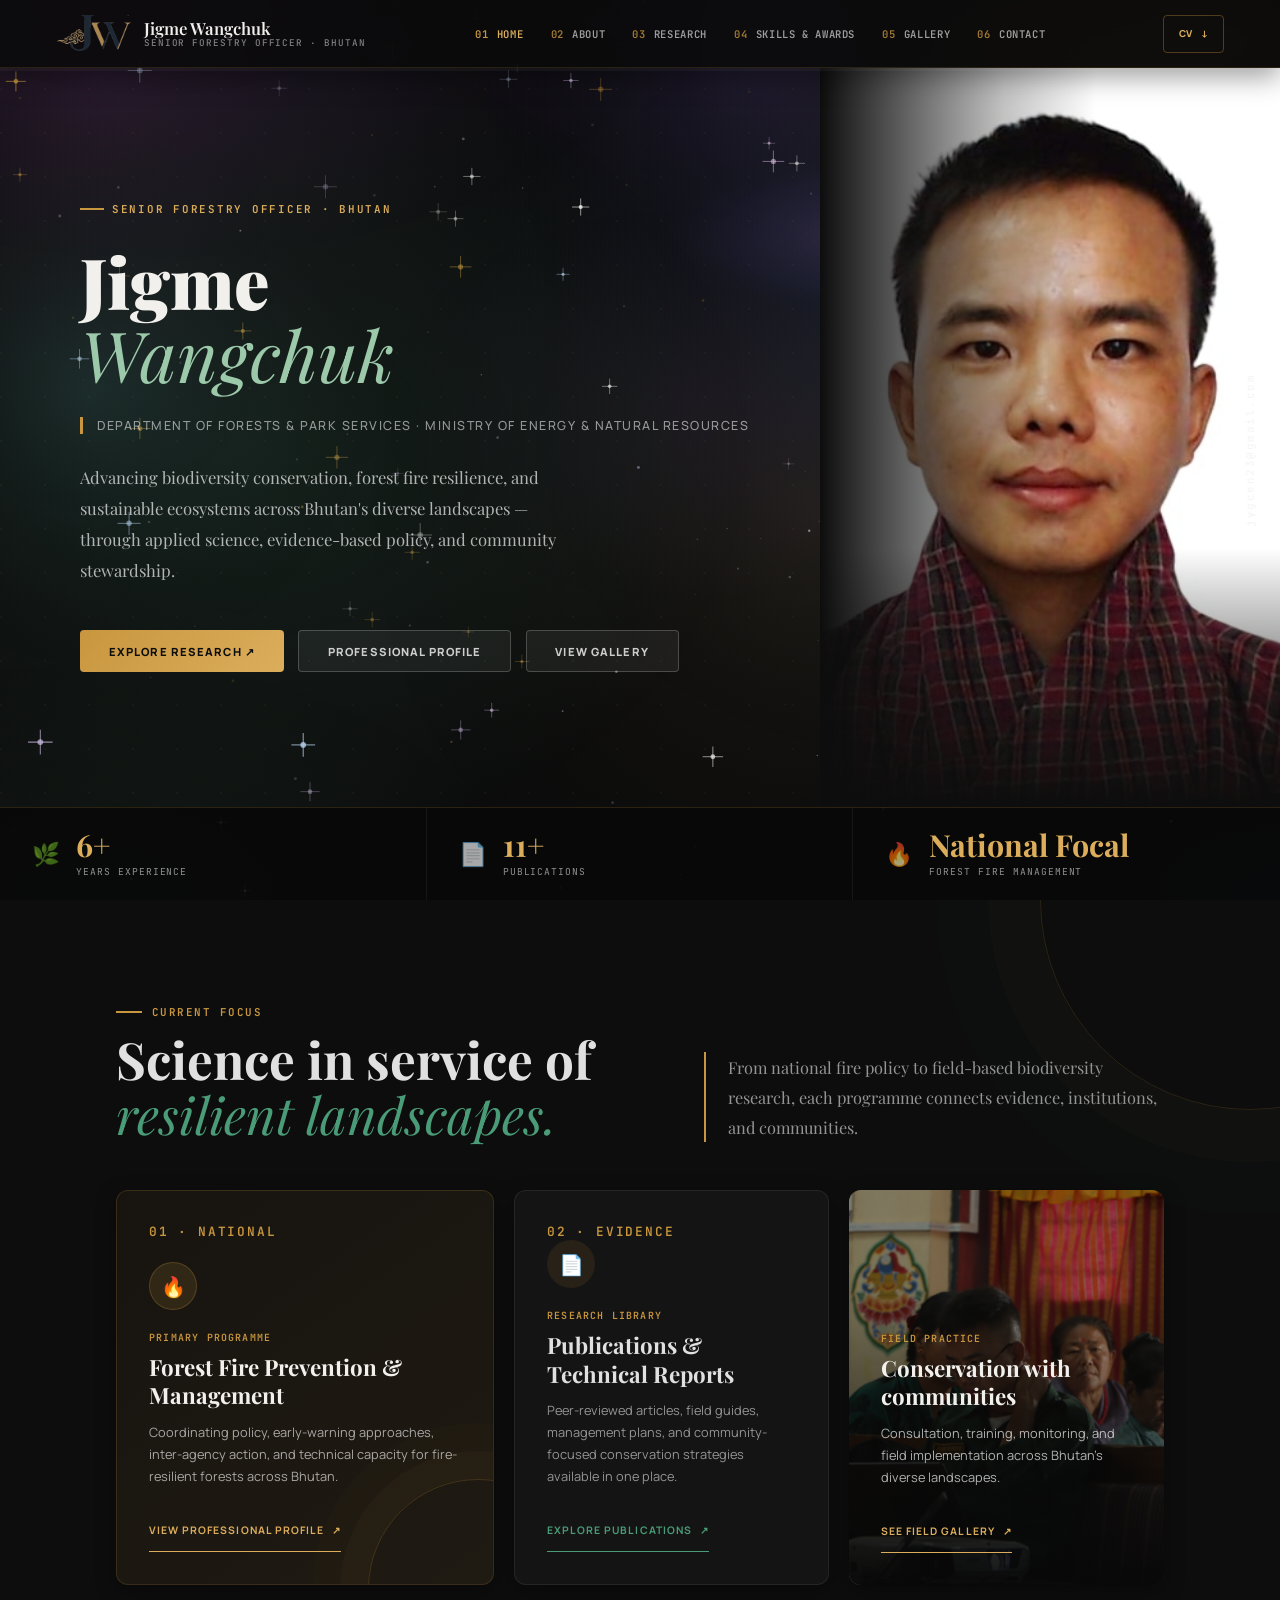
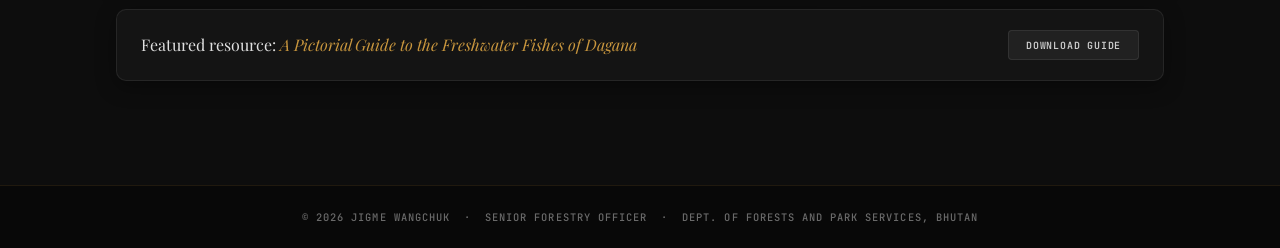
==== commit 98f5e7cd: "Redesign to dark editorial theme, add branding, align content to CV, organize assets - Full dark/gol" ====
--- a/index.html
+++ b/index.html
@@ -5,46 +5,48 @@
 <meta name="viewport" content="width=device-width, initial-scale=1.0"/>
 <title>Jigme Wangchuk — Forest Fire Analyst, Bhutan</title>
 <meta name="description" content="Portfolio of Jigme Wangchuk, Senior Forestry Officer in Bhutan, featuring forest fire management, biodiversity research, publications, and conservation work."/>
-<meta name="theme-color" content="#1A2B3C"/>
+<meta name="theme-color" content="#0d0d0d"/>
 <meta property="og:title" content="Jigme Wangchuk — Senior Forestry Officer, Bhutan"/>
 <meta property="og:description" content="Forestry, biodiversity conservation, forest fire resilience, research, and publications from Bhutan."/>
 <meta property="og:type" content="website"/>
-<meta property="og:image" content="Profile image.jpg"/>
-<link href="https://fonts.googleapis.com/css2?family=Manrope:wght@300;400;500;600;700;800&family=Playfair+Display:ital,wght@0,400;0,600;0,700;0,900;1,400;1,600&display=swap" rel="stylesheet"/>
+<meta property="og:image" content="images/Profile image.jpg"/>
+<link rel="icon" type="image/png" href="images/logo.png"/>
+<link rel="stylesheet" href="fonts.css"/>
 <link rel="stylesheet" href="styles.css"/>
 </head>
 <body>
 
 <a class="skip-link" href="#main-content">Skip to main content</a>
+<canvas id="bg-canvas" aria-hidden="true"></canvas>
 <div class="scroll-progress" aria-hidden="true"><span id="scroll-progress-bar"></span></div>
 
 <!-- NAV -->
 <nav id="nav" aria-label="Primary navigation">
   <button class="nav-brand" type="button" onclick="goTo('home')" aria-label="Jigme Wangchuk — go to home">
-    <div class="nav-mark">JW</div>
+    <div class="nav-mark"><img src="images/logo-mark.png" alt="" aria-hidden="true"/></div>
     <div class="nav-name">Jigme Wangchuk<span>Senior Forestry Officer &middot; Bhutan</span></div>
   </button>
   <ul class="nav-links">
-    <li><button id="nb-home"     onclick="goTo('home')"    class="on">Home</button></li>
-    <li><button id="nb-about"    onclick="goTo('about')">About</button></li>
-    <li><button id="nb-research" onclick="goTo('research')">Research</button></li>
-    <li><button id="nb-skills"   onclick="goTo('skills')">Skills &amp; Awards</button></li>
-    <li><button id="nb-gallery"  onclick="goTo('gallery')">Gallery</button></li>
-    <li><button id="nb-contact"  onclick="goTo('contact')">Contact</button></li>
+    <li><button id="nb-home"     onclick="goTo('home')"    class="on"><span class="nav-idx">01</span> Home</button></li>
+    <li><button id="nb-about"    onclick="goTo('about')"><span class="nav-idx">02</span> About</button></li>
+    <li><button id="nb-research" onclick="goTo('research')"><span class="nav-idx">03</span> Research</button></li>
+    <li><button id="nb-skills"   onclick="goTo('skills')"><span class="nav-idx">04</span> Skills &amp; Awards</button></li>
+    <li><button id="nb-gallery"  onclick="goTo('gallery')"><span class="nav-idx">05</span> Gallery</button></li>
+    <li><button id="nb-contact"  onclick="goTo('contact')"><span class="nav-idx">06</span> Contact</button></li>
   </ul>
-  <a class="nav-cv" href="CURRICULUM VITAE.pdf" download>CV <span aria-hidden="true">&#8595;</span></a>
+  <a class="nav-cv" href="documents/CURRICULUM VITAE.pdf" download>CV <span aria-hidden="true">&#8595;</span></a>
   <button class="ham" id="ham" type="button" aria-label="Open navigation menu" aria-expanded="false" aria-controls="mob"><span></span><span></span><span></span></button>
 </nav>
 
 <div class="mob" id="mob" role="dialog" aria-modal="true" aria-label="Mobile navigation" aria-hidden="true">
   <button class="mob-x" type="button" onclick="closeMob()" aria-label="Close navigation menu">&#10005;</button>
-  <button onclick="goTo('home');closeMob()">Home</button>
-  <button onclick="goTo('about');closeMob()">About</button>
-  <button onclick="goTo('research');closeMob()">Research</button>
-  <button onclick="goTo('skills');closeMob()">Skills &amp; Awards</button>
-  <button onclick="goTo('gallery');closeMob()">Gallery</button>
-  <button onclick="goTo('contact');closeMob()">Contact</button>
-  <a href="CURRICULUM VITAE.pdf" download>Download CV</a>
+  <button onclick="goTo('home');closeMob()"><span class="nav-idx">01</span> Home</button>
+  <button onclick="goTo('about');closeMob()"><span class="nav-idx">02</span> About</button>
+  <button onclick="goTo('research');closeMob()"><span class="nav-idx">03</span> Research</button>
+  <button onclick="goTo('skills');closeMob()"><span class="nav-idx">04</span> Skills &amp; Awards</button>
+  <button onclick="goTo('gallery');closeMob()"><span class="nav-idx">05</span> Gallery</button>
+  <button onclick="goTo('contact');closeMob()"><span class="nav-idx">06</span> Contact</button>
+  <a href="documents/CURRICULUM VITAE.pdf" download>Download CV</a>
 </div>
 
 <main id="main-content" tabindex="-1">
@@ -64,11 +66,11 @@
       </div>
     </div>
     <div class="hero-r">
-      <img src="Profile image.jpg" alt="Jigme Wangchuk" onerror="this.outerHTML='&lt;div class=&quot;hero-r-ph&quot;&gt;&#127807;&lt;/div&gt;'"/>
+      <img src="images/Profile image.jpg" alt="Jigme Wangchuk" onerror="this.outerHTML='&lt;div class=&quot;hero-r-ph&quot;&gt;&#127807;&lt;/div&gt;'"/>
     </div>
     <div class="hero-stats">
-      <div class="stat-c"><div class="stat-ico">&#127807;</div><div><span class="stat-num">6+</span><span class="stat-lbl">Years Experience</span></div></div>
-      <div class="stat-c"><div class="stat-ico">&#128196;</div><div><span class="stat-num">12+</span><span class="stat-lbl">Publications</span></div></div>
+      <div class="stat-c"><div class="stat-ico">&#127807;</div><div><span class="stat-num reveal" data-count-to="6" data-suffix="+">0</span><span class="stat-lbl">Years Experience</span></div></div>
+      <div class="stat-c"><div class="stat-ico">&#128196;</div><div><span class="stat-num reveal" data-count-to="11" data-suffix="+">0</span><span class="stat-lbl">Publications</span></div></div>
       <div class="stat-c"><div class="stat-ico">&#128293;</div><div><span class="stat-num">National Focal</span><span class="stat-lbl">Forest Fire Management</span></div></div>
     </div>
   </div>
@@ -103,7 +105,7 @@
         </article>
 
         <article class="focus-card focus-photo reveal d2">
-          <img src="During consultation on C2C strategy.JPG" alt="Community consultation during development of a Conflict to Coexistence strategy" loading="lazy" decoding="async"/>
+          <img src="images/During consultation on C2C strategy.JPG" alt="Community consultation during development of a Conflict to Coexistence strategy" loading="lazy" decoding="async"/>
           <div class="focus-photo-content">
             <div class="focus-kicker">Field Practice</div>
             <h3 class="focus-title">Conservation with communities</h3>
@@ -115,7 +117,7 @@
 
       <div class="showcase-note reveal">
         <p>Featured resource: <span>A Pictorial Guide to the Freshwater Fishes of Dagana</span></p>
-        <a class="dl-btn" href="A PICTORIAL GUIDE TO  THE FRESHWATER FISHES OF DAGANA    .pdf" download aria-label="Download A Pictorial Guide to the Freshwater Fishes of Dagana PDF">Download guide</a>
+        <a class="dl-btn" href="documents/A PICTORIAL GUIDE TO THE FRESHWATER FISHES OF DAGANA.pdf" download aria-label="Download A Pictorial Guide to the Freshwater Fishes of Dagana PDF">Download guide</a>
       </div>
     </div>
   </section>
@@ -135,14 +137,14 @@
           <h1 class="band-title">Forestry &amp;<br/><em>Conservation</em><br/>Professional</h1>
           <p class="band-para">Comprehensive experience in biodiversity conservation, ecological research, and forest management across Bhutan's diverse landscapes.</p>
           <div class="resource-actions" style="margin-top:1.8rem;">
-            <a href="CURRICULUM VITAE.pdf" download class="btn btn-gold">&#8595; CV (PDF)</a>
+            <a href="documents/CURRICULUM VITAE.pdf" download class="btn btn-gold">&#8595; CV (PDF)</a>
             <a href="CV.docx" download class="btn btn-ghost">&#8595; CV (Word)</a>
             <a href="jigme_card_2.html" target="_blank" rel="noopener" class="btn btn-ghost">Business Card &#8599;</a>
           </div>
         </div>
         <div>
           <div class="photo-frame">
-            <img src="Profile image.jpg" alt="Jigme Wangchuk" onerror="this.outerHTML='&lt;div class=&quot;photo-ph&quot;&gt;&#127807;&lt;/div&gt;'"/>
+            <img src="images/Profile image.jpg" alt="Jigme Wangchuk" onerror="this.outerHTML='&lt;div class=&quot;photo-ph&quot;&gt;&#127807;&lt;/div&gt;'"/>
           </div>
         </div>
       </div>
@@ -157,7 +159,7 @@
       <div class="pc"><div class="pc-k">Division</div><div class="pc-v">Forest Resources Planning &amp; Management</div></div>
       <div class="pc"><div class="pc-k">Location</div><div class="pc-v">&#128205; 11001, Thimphu, Bhutan</div></div>
       <div class="pc"><div class="pc-k">Education</div><div class="pc-v">B.Sc. Forestry &middot; Royal University of Bhutan</div></div>
-      <div class="pc"><div class="pc-k">Languages</div><div class="pc-v">Dzongkha &middot; English &middot; Hindi &middot; Nepali</div></div>
+      <div class="pc"><div class="pc-k">Languages</div><div class="pc-v">Dzongkha (Native) &middot; English (Fluent) &middot; Hindi &amp; Nepali (Conversational)</div></div>
     </div>
 
     <div class="hr"></div>
@@ -188,7 +190,7 @@
         <div class="tl-item reveal">
           <div class="tl-dot g"></div>
           <div class="tl-period">January 2026 &ndash; Present</div>
-          <div class="tl-role">Senior Forestry Officer</div>
+          <div class="tl-role">Senior Forestry Officer &mdash; Forest Fire &amp; Pest Management Programme</div>
           <div class="tl-org">Forest Resources Planning &amp; Management Division &middot; Dept. of Forests and Park Services &middot; &#128205; 11001, Thimphu, Bhutan</div>
           <ul class="tl-ul">
             <li>Responsible for the national Forest Fire Management Programme — overseeing policy development, inter-agency coordination, and countrywide implementation.</li>
@@ -200,8 +202,8 @@
 
         <div class="tl-item reveal">
           <div class="tl-dot g"></div>
-          <div class="tl-period">January 2025 &ndash; January 2026 &middot; 1 year 1 month</div>
-          <div class="tl-role">Senior Forestry Officer</div>
+          <div class="tl-period">January 2025 &ndash; December 2025 &middot; 11 months</div>
+          <div class="tl-role">Senior Forestry Officer &mdash; Head, FRPMS / IKI Focal</div>
           <div class="tl-org">Divisional Forest Office, Dagana &middot; Dept. of Forests and Park Services &middot; Dagana, Bhutan</div>
           <ul class="tl-ul">
             <li>Led the Forest Resources Planning and Management Section (FRPMS), responsible for forest resource planning, sustainable forest management, and coordination of landscape-level conservation initiatives.</li>
@@ -344,6 +346,39 @@
           <div class="pc-foot"><span class="pc-donor">Divisional Forest Office, Dagana</span></div>
         </div>
 
+        <!-- ICIMOD HI-REAP -->
+        <div class="pc-card reveal">
+          <div class="pc-band b-teal"></div>
+          <div class="pc-body">
+            <div class="pc-meta"><span class="tag-tg">Focal Officer</span><span class="pc-yr">Ongoing</span></div>
+            <div class="pc-name">Himalayan Resilience Enabling Action Programme (HI-REAP)</div>
+            <div class="pc-desc">Focal officer for ICIMOD's HI-REAP, implementing nature-based solutions for sustainable rangeland management. Conducted a prescribed burning pilot exercise to address weed and invasive-species encroachment and mitigate climate-change impacts.</div>
+          </div>
+          <div class="pc-foot"><span class="pc-donor">International Centre for Integrated Mountain Development (ICIMOD)</span></div>
+        </div>
+
+        <!-- CSS Taskforce -->
+        <div class="pc-card reveal">
+          <div class="pc-band b-gold"></div>
+          <div class="pc-body">
+            <div class="pc-meta"><span class="tag-to">Taskforce Member</span><span class="pc-yr">Ongoing</span></div>
+            <div class="pc-name">Community Security Skilling (CSS) — National Gyalsung Project</div>
+            <div class="pc-desc">National taskforce member and departmental focal officer for forest firefighting training — planning, coordinating, and implementing the forest firefighting course, including the competency-based curriculum and training manual for the Gyalsung programme.</div>
+          </div>
+          <div class="pc-foot"><span class="pc-donor">National Gyalsung Project</span></div>
+        </div>
+
+        <!-- Technical Working Groups -->
+        <div class="pc-card reveal">
+          <div class="pc-band b-navy"></div>
+          <div class="pc-body">
+            <div class="pc-meta"><span class="tag-tn">TWG Member</span><span class="pc-yr">Ongoing</span></div>
+            <div class="pc-name">Technical Working Group Memberships</div>
+            <div class="pc-desc">Contributing member across multiple national technical working groups: Rangeland Development in Bhutan; Locally Led Adaptation (LLA) programme; Pest Risk Analysis for 24 timber species identified for export; the Adaptation Fund Large Innovation Grant proposal; and FAO's Global Firehub project proposal development for Bhutan.</div>
+          </div>
+          <div class="pc-foot"><span class="pc-donor">DoFPS &amp; National / International Partners</span></div>
+        </div>
+
       </div>
     </div>
 
@@ -434,7 +469,7 @@
             <div class="j-journal">Journal of Animal Diversity</div>
             <div class="j-authors">Wangchuk, J. et al. &middot; 2025</div>
           </div>
-          <a href="Carnivores of SWS.pdf" download class="dl-btn" style="flex-shrink:0;white-space:nowrap;"><svg viewBox="0 0 16 16"><path d="M8 12l-4-4h2.5V2h3v6H12L8 12zm-5 2h10v1.5H3V14z"/></svg>PDF</a>
+          <a href="documents/Carnivores of SWS.pdf" download class="dl-btn" style="flex-shrink:0;white-space:nowrap;"><svg viewBox="0 0 16 16"><path d="M8 12l-4-4h2.5V2h3v6H12L8 12zm-5 2h10v1.5H3V14z"/></svg>PDF</a>
         </li>
         <li class="j-item reveal">
           <div>
@@ -443,7 +478,7 @@
             <div class="j-journal">Bhutan Journal of Natural Resources &amp; Development</div>
             <div class="j-authors">Wangchuk, J. et al. &middot; 2024</div>
           </div>
-          <a href="Coccinellid diversity.pdf" download class="dl-btn" style="flex-shrink:0;white-space:nowrap;"><svg viewBox="0 0 16 16"><path d="M8 12l-4-4h2.5V2h3v6H12L8 12zm-5 2h10v1.5H3V14z"/></svg>PDF</a>
+          <a href="documents/Coccinellid diversity.pdf" download class="dl-btn" style="flex-shrink:0;white-space:nowrap;"><svg viewBox="0 0 16 16"><path d="M8 12l-4-4h2.5V2h3v6H12L8 12zm-5 2h10v1.5H3V14z"/></svg>PDF</a>
         </li>
         <li class="j-item reveal">
           <div>
@@ -452,7 +487,7 @@
             <div class="j-journal">Oriental Insects</div>
             <div class="j-authors">Wangchuk, J. et al. &middot; 2021</div>
           </div>
-          <a href="Six species of Coccinellidae new to Bhutan Insecta Coleoptera.pdf" download class="dl-btn" style="flex-shrink:0;white-space:nowrap;"><svg viewBox="0 0 16 16"><path d="M8 12l-4-4h2.5V2h3v6H12L8 12zm-5 2h10v1.5H3V14z"/></svg>PDF</a>
+          <a href="documents/Six species of Coccinellidae new to Bhutan Insecta Coleoptera.pdf" download class="dl-btn" style="flex-shrink:0;white-space:nowrap;"><svg viewBox="0 0 16 16"><path d="M8 12l-4-4h2.5V2h3v6H12L8 12zm-5 2h10v1.5H3V14z"/></svg>PDF</a>
         </li>
         <li class="j-item reveal">
           <div>
@@ -461,19 +496,20 @@
             <div class="j-journal">Divisional Forest Office, Dagana</div>
             <div class="j-authors">Wangchuk, J. &middot; 2025</div>
           </div>
-          <a href="A PICTORIAL GUIDE TO  THE FRESHWATER FISHES OF DAGANA    .pdf" download class="dl-btn" style="flex-shrink:0;white-space:nowrap;"><svg viewBox="0 0 16 16"><path d="M8 12l-4-4h2.5V2h3v6H12L8 12zm-5 2h10v1.5H3V14z"/></svg>PDF</a>
+          <a href="documents/A PICTORIAL GUIDE TO THE FRESHWATER FISHES OF DAGANA.pdf" download class="dl-btn" style="flex-shrink:0;white-space:nowrap;"><svg viewBox="0 0 16 16"><path d="M8 12l-4-4h2.5V2h3v6H12L8 12zm-5 2h10v1.5H3V14z"/></svg>PDF</a>
         </li>
       </ul>
     </div>
 
     <div class="panel" id="pubs-technical" role="tabpanel" aria-labelledby="tab-pubs-technical" hidden>
       <ul class="t-list">
-        <li class="t-item reveal"><span class="t-yr">2026</span><div><div class="t-name">Divisional Forest Office Management Plan — Dagana</div><div class="t-org">Divisional Forest Office, Dagana &middot; DoFPS</div></div><a href="DFO-Management-Plan_Dagana.pdf" download class="dl-btn" aria-label="Download the DFO Dagana Management Plan PDF">PDF</a></li>
-        <li class="t-item reveal"><span class="t-yr">2026</span><div><div class="t-name">Conflict to Coexistence (C2C) Strategy — Lhamoizingkha Gewog</div><div class="t-org">IKI Living Landscape &middot; DoFPS</div></div><a href="Conflict-to-Coexistence-C2C-Strategy-Lhamoizingkha-Gewog-DFO-Dagana.pdf" download class="dl-btn" aria-label="Download the Lhamoizingkha C2C Strategy PDF">PDF</a></li>
-        <li class="t-item reveal"><span class="t-yr">2026</span><div><div class="t-name">Conflict to Coexistence (C2C) Strategy — Trashiding Gewog</div><div class="t-org">IKI Living Landscape &middot; DoFPS</div></div><a href="Conflict-to-Coexistence-C2C-Strategy-Trashiding-Gewog-DFO-Dagana.pdf" download class="dl-btn" aria-label="Download the Trashiding C2C Strategy PDF">PDF</a></li>
+        <li class="t-item reveal"><span class="t-yr">2026</span><div><div class="t-name">Divisional Forest Office Management Plan — Dagana</div><div class="t-org">Divisional Forest Office, Dagana &middot; DoFPS</div></div><a href="documents/DFO-Management-Plan_Dagana.pdf" download class="dl-btn" aria-label="Download the DFO Dagana Management Plan PDF">PDF</a></li>
+        <li class="t-item reveal"><span class="t-yr">2026</span><div><div class="t-name">Conflict to Coexistence (C2C) Strategy — Lhamoizingkha Gewog</div><div class="t-org">IKI Living Landscape &middot; DoFPS</div></div><a href="documents/Conflict-to-Coexistence-C2C-Strategy-Lhamoizingkha-Gewog-DFO-Dagana.pdf" download class="dl-btn" aria-label="Download the Lhamoizingkha C2C Strategy PDF">PDF</a></li>
+        <li class="t-item reveal"><span class="t-yr">2026</span><div><div class="t-name">Conflict to Coexistence (C2C) Strategy — Trashiding Gewog</div><div class="t-org">IKI Living Landscape &middot; DoFPS</div></div><a href="documents/Conflict-to-Coexistence-C2C-Strategy-Trashiding-Gewog-DFO-Dagana.pdf" download class="dl-btn" aria-label="Download the Trashiding C2C Strategy PDF">PDF</a></li>
         <li class="t-item reveal"><span class="t-yr">2024</span><div><div class="t-name">Socio-economic Status and Climate Vulnerability of DFO Dagana</div><div class="t-org">IKI Living Landscape &middot; Climate Vulnerability Assessment</div></div></li>
         <li class="t-item reveal"><span class="t-yr">2023</span><div><div class="t-name">Rapid Biodiversity Assessment Report for Dagana</div><div class="t-org">BTFEC &middot; Divisional Forest Office, Dagana</div></div></li>
         <li class="t-item reveal"><span class="t-yr">2023</span><div><div class="t-name">Forest Fire Fighting Training Manual for Gyalsung</div><div class="t-org">DoFPS &middot; Gyalsuung National Service</div></div></li>
+        <li class="t-item reveal"><span class="t-yr">2022</span><div><div class="t-name">Curriculum on Forest Firefighting for Gyal-Suung</div><div class="t-org">DoFPS &middot; Gyalsuung National Service</div></div></li>
       </ul>
     </div>
 
@@ -515,7 +551,22 @@
       <div class="cert-c reveal"><div class="cert-ico">&#127777;</div><div><div class="cert-nm">Climate Change Vulnerability Assessment</div><div class="cert-by">IKI Living Landscape &middot; Nov 2023</div></div></div>
       <div class="cert-c reveal"><div class="cert-ico">&#128506;</div><div><div class="cert-nm">Watershed Analysis using GIS</div><div class="cert-by">Udemy &middot; Oct 2021</div></div></div>
       <div class="cert-c reveal"><div class="cert-ico">&#128167;</div><div><div class="cert-nm">Hydrogeology &amp; Springshed Management</div><div class="cert-by">Dept. of Forests &amp; Park Services &middot; Apr 2022</div></div></div>
-    </div>
+      <div class="cert-c reveal"><div class="cert-ico">&#127777;</div><div><div class="cert-nm">Basic Integrated Fire Management Tools for Early Warning &amp; Decision-Making</div><div class="cert-by">FAO e-learning Academy &middot; 2026</div></div></div>
+      <div class="cert-c reveal"><div class="cert-ico">&#127793;</div><div><div class="cert-nm">Agroforestry for Sustainable Agrifood Transformation: Introduction</div><div class="cert-by">FAO e-learning Academy &middot; 2026</div></div></div>
+      <div class="cert-c reveal"><div class="cert-ico">&#127795;</div><div><div class="cert-nm">Agroforestry 101: Enhancing Livelihoods &amp; Ecosystem Resilience</div><div class="cert-by">RECOFTC &middot; Mar&ndash;May 2026</div></div></div>
+      <div class="cert-c reveal"><div class="cert-ico">&#128221;</div><div><div class="cert-nm">Development of Curriculum on Forest Fire Management for Gyal-Suung Cadets</div><div class="cert-by">Dept. of Forests &amp; Park Services &middot; Sep 2023</div></div></div>
+      <div class="cert-c reveal"><div class="cert-ico">&#127894;</div><div><div class="cert-nm">Integrated Basic Arms and Drill Training</div><div class="cert-by">Military Training Center, Bhutan &middot; Oct 2020</div></div></div>
+      <div class="cert-c reveal"><div class="cert-ico">&#127963;</div><div><div class="cert-nm">Foundational Inservice Training for Technical Service</div><div class="cert-by">Royal Institute of Management &middot; 2020</div></div></div>
+    </div>
+    <div class="hr"></div>
+    <div class="label">International &amp; Regional Exposure</div>
+    <h2 class="sec-h">Conferences &amp; Workshops Attended</h2>
+    <ul class="t-list" style="margin-bottom:4rem;">
+      <li class="t-item reveal"><span class="t-yr">2026</span><div><div class="t-name">Regional Model Forest Network</div><div class="t-org">Paro, Bhutan</div></div></li>
+      <li class="t-item reveal"><span class="t-yr">2026</span><div><div class="t-name">MKCF Knowledge Sharing Workshop</div><div class="t-org">Cambodia &amp; Vietnam</div></div></li>
+      <li class="t-item reveal"><span class="t-yr">2025</span><div><div class="t-name">Reduced Impact Logging (Cable Crane Assisted Logging Operations)</div><div class="t-org">Germany</div></div></li>
+      <li class="t-item reveal"><span class="t-yr">2023</span><div><div class="t-name">Climate Change Vulnerability Assessment Training &mdash; IKI Living Landscape</div><div class="t-org">Nepal</div></div></li>
+    </ul>
     <div class="hr"></div>
     <div class="label">Recognition</div>
     <h2 class="sec-h">Awards &amp; Achievements</h2>
@@ -545,52 +596,52 @@
     <div class="gallery-grid" id="gallery-grid">
 
       <button class="gal-item reveal" type="button" onclick="openLightbox(0)" aria-label="Open photo: During HCV awareness to staff">
-        <img src="During HCV awareness to staff.JPG" alt="Jigme Wangchuk conducting high conservation value awareness for staff" loading="lazy" decoding="async" onerror="this.style.display='none'"/>
+        <img src="images/During HCV awareness to staff.JPG" alt="Jigme Wangchuk conducting high conservation value awareness for staff" loading="lazy" decoding="async" onerror="this.style.display='none'"/>
         <div class="gal-caption">During HCV awareness to staff</div>
       </button>
 
       <button class="gal-item reveal d1" type="button" onclick="openLightbox(1)" aria-label="Open photo: Red panda survey">
-        <img src="Red panda captured during Red Panda Survey.JPG" alt="Red panda captured during a field survey" loading="lazy" decoding="async" onerror="this.style.display='none'"/>
+        <img src="images/Red panda captured during Red Panda Survey.JPG" alt="Red panda captured during a field survey" loading="lazy" decoding="async" onerror="this.style.display='none'"/>
         <div class="gal-caption">Red panda captured during Red Panda Survey</div>
       </button>
 
       <button class="gal-item reveal d2" type="button" onclick="openLightbox(2)" aria-label="Open ICIMOD photo">
-        <img src="ICIMOD.JPG" alt="Professional visit to ICIMOD" loading="lazy" decoding="async" onerror="this.style.display='none'"/>
+        <img src="images/ICIMOD.JPG" alt="Professional visit to ICIMOD" loading="lazy" decoding="async" onerror="this.style.display='none'"/>
         <div class="gal-caption">ICIMOD</div>
       </button>
 
       <button class="gal-item reveal" type="button" onclick="openLightbox(3)" aria-label="Open staff promotion photo">
-        <img src="With colleagues at DFO, Dagana during the staff promotion.JPG" alt="Jigme Wangchuk with colleagues at DFO Dagana during staff promotion" loading="lazy" decoding="async" onerror="this.style.display='none'"/>
+        <img src="images/With colleagues at DFO, Dagana during the staff promotion.JPG" alt="Jigme Wangchuk with colleagues at DFO Dagana during staff promotion" loading="lazy" decoding="async" onerror="this.style.display='none'"/>
         <div class="gal-caption">With colleagues at DFO, Dagana during staff promotion</div>
       </button>
 
       <button class="gal-item reveal d1" type="button" onclick="openLightbox(4)" aria-label="Open C2C strategy consultation photo">
-        <img src="During consultation on C2C strategy.JPG" alt="Community consultation on a Conflict to Coexistence strategy" loading="lazy" decoding="async" onerror="this.style.display='none'"/>
+        <img src="images/During consultation on C2C strategy.JPG" alt="Community consultation on a Conflict to Coexistence strategy" loading="lazy" decoding="async" onerror="this.style.display='none'"/>
         <div class="gal-caption">During consultation on C2C strategy</div>
       </button>
 
       <button class="gal-item reveal d2" type="button" onclick="openLightbox(5)" aria-label="Open Lhamoizingkha C2C meeting photo">
-        <img src="C2C consultation meeting at Lhamoizingkha.JPG" alt="Conflict to Coexistence consultation meeting at Lhamoizingkha" loading="lazy" decoding="async" onerror="this.style.display='none'"/>
+        <img src="images/C2C consultation meeting at Lhamoizingkha.JPG" alt="Conflict to Coexistence consultation meeting at Lhamoizingkha" loading="lazy" decoding="async" onerror="this.style.display='none'"/>
         <div class="gal-caption">C2C consultation meeting at Lhamoizingkha</div>
       </button>
 
       <button class="gal-item reveal" type="button" onclick="openLightbox(6)" aria-label="Open Ramtokto fire suppression photo">
-        <img src="Climbing up to Ramtokto top carrying Fire Terminator solutioin for fire suppression.jpeg" alt="Climbing to Ramtokto carrying Fire Terminator solution for fire suppression" loading="lazy" decoding="async" onerror="this.style.display='none'"/>
+        <img src="images/Climbing up to Ramtokto top carrying Fire Terminator solutioin for fire suppression.jpeg" alt="Climbing to Ramtokto carrying Fire Terminator solution for fire suppression" loading="lazy" decoding="async" onerror="this.style.display='none'"/>
         <div class="gal-caption">Climbing to Ramtokto top carrying Fire Terminator solution for fire suppression</div>
       </button>
 
       <button class="gal-item reveal d1" type="button" onclick="openLightbox(7)" aria-label="Open Germany field visit photo">
-        <img src="Field visit at logging site in Germany.jpeg" alt="Field visit at a logging site in Germany" loading="lazy" decoding="async" onerror="this.style.display='none'"/>
+        <img src="images/Field visit at logging site in Germany.jpeg" alt="Field visit at a logging site in Germany" loading="lazy" decoding="async" onerror="this.style.display='none'"/>
         <div class="gal-caption">Field visit at logging site in Germany</div>
       </button>
 
       <button class="gal-item reveal d2" type="button" onclick="openLightbox(8)" aria-label="Open Ramtokto firefighters photo">
-        <img src="Firefighters at site, Ramtokto top.jpeg" alt="Firefighters at the Ramtokto fire site" loading="lazy" decoding="async" onerror="this.style.display='none'"/>
+        <img src="images/Firefighters at site, Ramtokto top.jpeg" alt="Firefighters at the Ramtokto fire site" loading="lazy" decoding="async" onerror="this.style.display='none'"/>
         <div class="gal-caption">Firefighters at site, Ramtokto top</div>
       </button>
 
       <button class="gal-item reveal" type="button" onclick="openLightbox(9)" aria-label="Open SMART training photo">
-        <img src="SMART training at Dagana Range.jpeg" alt="SMART conservation training at Dagana Range" loading="lazy" decoding="async" onerror="this.style.display='none'"/>
+        <img src="images/SMART training at Dagana Range.jpeg" alt="SMART conservation training at Dagana Range" loading="lazy" decoding="async" onerror="this.style.display='none'"/>
         <div class="gal-caption">SMART training at Dagana Range</div>
       </button>
 
@@ -632,7 +683,7 @@
         </a>
         <a href="tel:+97577385897" class="cl">
           <div class="cl-ico">&#128222;</div>
-          <div><div class="cl-lbl">Phone</div><div class="cl-val">+975 77385897</div></div>
+          <div><div class="cl-lbl">Phone</div><div class="cl-val">+975 77385897 &middot; +975 17475115</div></div>
         </a>
         <a href="https://www.linkedin.com/in/jigme-wangchuk-4075b61ab" target="_blank" rel="noopener" class="cl">
           <div class="cl-ico">&#128188;</div>
@@ -643,7 +694,7 @@
           <div><div class="cl-lbl">ResearchGate</div><div class="cl-val">researchgate.net/Jigme-Wangchuk-10 &#8599;</div></div>
         </a>
         <a href="https://wa.me/97577385897" target="_blank" rel="noopener" class="qr-card" aria-label="Start a WhatsApp conversation with Jigme Wangchuk">
-          <img src="Scan me.jpeg" alt="WhatsApp QR code for Jigme Wangchuk" loading="lazy" decoding="async"/>
+          <img src="images/Scan me.jpeg" alt="WhatsApp QR code for Jigme Wangchuk" loading="lazy" decoding="async"/>
           <span><strong>WhatsApp</strong>Scan the code or select this card to start a conversation.</span>
         </a>
       </div>
@@ -665,6 +716,7 @@
 </main>
 
 <button class="to-top" id="to-top" type="button" aria-label="Back to top">&#8593;</button>
+<a href="mailto:jygcen23@gmail.com" class="side-contact" aria-label="Email jygcen23@gmail.com">jygcen23@gmail.com</a>
 
 
 <!-- JAVASCRIPT -->
@@ -699,15 +751,44 @@
   setTimeout(doReveals, 100);
 }
 
+var prefersReducedMotion = window.matchMedia('(prefers-reduced-motion: reduce)').matches;
+
+function animateCount(el) {
+  var target = parseInt(el.getAttribute('data-count-to'), 10) || 0;
+  var suffix = el.getAttribute('data-suffix') || '';
+  if (prefersReducedMotion) { el.textContent = target + suffix; return; }
+  var duration = 1100;
+  var start = null;
+  function step(ts) {
+    if (start === null) start = ts;
+    var progress = Math.min((ts - start) / duration, 1);
+    var eased = 1 - Math.pow(1 - progress, 2);
+    var current = Math.round(eased * target);
+    el.textContent = progress < 1 ? current : (target + suffix);
+    if (progress < 1) requestAnimationFrame(step);
+  }
+  requestAnimationFrame(step);
+}
+
 function doReveals() {
   var els = document.querySelectorAll('.page.active .reveal');
   if (!('IntersectionObserver' in window)) {
-    els.forEach(function(el) { el.classList.add('vis'); });
+    els.forEach(function(el) {
+      el.classList.add('vis');
+      if (el.hasAttribute('data-count-to') && !el.dataset.counted) { el.dataset.counted = '1'; animateCount(el); }
+    });
     return;
   }
   var io = new IntersectionObserver(function(entries, obs) {
     entries.forEach(function(e) {
-      if (e.isIntersecting) { e.target.classList.add('vis'); obs.unobserve(e.target); }
+      if (e.isIntersecting) {
+        e.target.classList.add('vis');
+        if (e.target.hasAttribute('data-count-to') && !e.target.dataset.counted) {
+          e.target.dataset.counted = '1';
+          animateCount(e.target);
+        }
+        obs.unobserve(e.target);
+      }
     });
   }, { threshold: 0.08 });
   els.forEach(function(el) { if (!el.classList.contains('vis')) io.observe(el); });
@@ -750,16 +831,16 @@
 
 // Lightbox
 var lbImages = [
-  { src: 'During HCV awareness to staff.JPG', cap: 'During HCV awareness to staff' },
-  { src: 'Red panda captured during Red Panda Survey.JPG', cap: 'Red panda captured during Red Panda Survey' },
-  { src: 'ICIMOD.JPG', cap: 'ICIMOD' },
-  { src: 'With colleagues at DFO, Dagana during the staff promotion.JPG', cap: 'With colleagues at DFO, Dagana during staff promotion' },
-  { src: 'During consultation on C2C strategy.JPG', cap: 'During consultation on C2C strategy' },
-  { src: 'C2C consultation meeting at Lhamoizingkha.JPG', cap: 'C2C consultation meeting at Lhamoizingkha' },
-  { src: 'Climbing up to Ramtokto top carrying Fire Terminator solutioin for fire suppression.jpeg', cap: 'Climbing to Ramtokto top carrying Fire Terminator solution for fire suppression' },
-  { src: 'Field visit at logging site in Germany.jpeg', cap: 'Field visit at logging site in Germany' },
-  { src: 'Firefighters at site, Ramtokto top.jpeg', cap: 'Firefighters at site, Ramtokto top' },
-  { src: 'SMART training at Dagana Range.jpeg', cap: 'SMART training at Dagana Range' }
+  { src: 'images/During HCV awareness to staff.JPG', cap: 'During HCV awareness to staff' },
+  { src: 'images/Red panda captured during Red Panda Survey.JPG', cap: 'Red panda captured during Red Panda Survey' },
+  { src: 'images/ICIMOD.JPG', cap: 'ICIMOD' },
+  { src: 'images/With colleagues at DFO, Dagana during the staff promotion.JPG', cap: 'With colleagues at DFO, Dagana during staff promotion' },
+  { src: 'images/During consultation on C2C strategy.JPG', cap: 'During consultation on C2C strategy' },
+  { src: 'images/C2C consultation meeting at Lhamoizingkha.JPG', cap: 'C2C consultation meeting at Lhamoizingkha' },
+  { src: 'images/Climbing up to Ramtokto top carrying Fire Terminator solutioin for fire suppression.jpeg', cap: 'Climbing to Ramtokto top carrying Fire Terminator solution for fire suppression' },
+  { src: 'images/Field visit at logging site in Germany.jpeg', cap: 'Field visit at logging site in Germany' },
+  { src: 'images/Firefighters at site, Ramtokto top.jpeg', cap: 'Firefighters at site, Ramtokto top' },
+  { src: 'images/SMART training at Dagana Range.jpeg', cap: 'SMART training at Dagana Range' }
 ];
 var lbCurrent = 0;
 var lbPreviousFocus = null;
@@ -833,6 +914,181 @@
   window.location.href = 'mailto:jygcen23@gmail.com?subject=' + encodeURIComponent(subject) + '&body=' + encodeURIComponent(body);
 }
 
+// Particle background
+(function() {
+  var canvas = document.getElementById('bg-canvas');
+  if (!canvas || prefersReducedMotion) return;
+  var ctx = canvas.getContext('2d');
+  var particles = [];
+  var nebulae = [];
+  var width, height, dpr;
+  var resizeTimer = null;
+  var running = false;
+
+  var STAR_COLORS = ['#c8963e', '#f2f0ec', '#f2f0ec', '#bcd4f2', '#d9c4f2', '#e8c9f0'];
+  var NEBULA_COLORS = [
+    'rgba(140,90,220,0.16)', 'rgba(60,110,220,0.14)', 'rgba(200,150,62,0.1)',
+    'rgba(90,180,190,0.12)', 'rgba(200,80,190,0.1)', 'rgba(80,120,255,0.11)',
+    'rgba(160,70,200,0.13)'
+  ];
+  var galaxyCore = null;
+
+  function makeParticles() {
+    var count = Math.max(90, Math.min(220, Math.floor((width / dpr) / 8)));
+    particles = [];
+    for (var i = 0; i < count; i++) {
+      var roll = Math.random();
+      var star = roll > 0.6;
+      particles.push({
+        x: Math.random() * width,
+        y: Math.random() * height,
+        r: (star ? Math.random() * 1.7 + 1.3 : Math.random() * 1 + 0.5) * dpr,
+        vx: (Math.random() - 0.5) * 0.09 * dpr,
+        vy: (Math.random() - 0.5) * 0.09 * dpr,
+        baseA: star ? (Math.random() * 0.35 + 0.5) : (Math.random() * 0.3 + 0.18),
+        phase: Math.random() * Math.PI * 2,
+        speed: Math.random() * 0.0018 + 0.0006,
+        star: star,
+        color: STAR_COLORS[Math.floor(Math.random() * STAR_COLORS.length)]
+      });
+    }
+    nebulae = [];
+    var nCount = Math.max(5, Math.min(9, Math.floor((width / dpr) / 300)));
+    for (var j = 0; j < nCount; j++) {
+      nebulae.push({
+        x: Math.random() * width,
+        y: Math.random() * height,
+        r: (Math.random() * 320 + 260) * dpr,
+        vx: (Math.random() - 0.5) * 0.012 * dpr,
+        vy: (Math.random() - 0.5) * 0.012 * dpr,
+        color: NEBULA_COLORS[j % NEBULA_COLORS.length]
+      });
+    }
+    galaxyCore = {
+      x: width * (0.62 + Math.random() * 0.2),
+      y: height * (0.18 + Math.random() * 0.25),
+      rx: (Math.random() * 90 + 150) * dpr,
+      ry: (Math.random() * 40 + 55) * dpr,
+      rot: Math.random() * Math.PI,
+      vx: (Math.random() - 0.5) * 0.008 * dpr,
+      vy: (Math.random() - 0.5) * 0.008 * dpr
+    };
+  }
+
+  function sizeCanvas() {
+    dpr = Math.min(window.devicePixelRatio || 1, 2);
+    width = canvas.width = window.innerWidth * dpr;
+    height = canvas.height = window.innerHeight * dpr;
+    canvas.style.width = window.innerWidth + 'px';
+    canvas.style.height = window.innerHeight + 'px';
+    makeParticles();
+  }
+
+  function drawStar(p, alpha, color) {
+    var len = p.r * 4.2;
+    ctx.save();
+    ctx.globalAlpha = alpha;
+    ctx.strokeStyle = color;
+    ctx.lineWidth = Math.max(p.r * 0.35, 0.5);
+    ctx.beginPath();
+    ctx.moveTo(p.x - len, p.y); ctx.lineTo(p.x + len, p.y);
+    ctx.moveTo(p.x, p.y - len); ctx.lineTo(p.x, p.y + len);
+    ctx.stroke();
+    ctx.beginPath();
+    ctx.arc(p.x, p.y, p.r, 0, Math.PI * 2);
+    ctx.fillStyle = color;
+    ctx.fill();
+    ctx.restore();
+  }
+
+  function drawNebulae() {
+    ctx.save();
+    ctx.globalCompositeOperation = 'lighter';
+    for (var i = 0; i < nebulae.length; i++) {
+      var n = nebulae[i];
+      n.x += n.vx; n.y += n.vy;
+      if (n.x < -n.r) n.x = width + n.r; if (n.x > width + n.r) n.x = -n.r;
+      if (n.y < -n.r) n.y = height + n.r; if (n.y > height + n.r) n.y = -n.r;
+      var grad = ctx.createRadialGradient(n.x, n.y, 0, n.x, n.y, n.r);
+      grad.addColorStop(0, n.color);
+      grad.addColorStop(1, 'rgba(0,0,0,0)');
+      ctx.fillStyle = grad;
+      ctx.fillRect(n.x - n.r, n.y - n.r, n.r * 2, n.r * 2);
+    }
+    ctx.restore();
+  }
+
+  function drawGalaxyCore() {
+    var g = galaxyCore;
+    if (!g) return;
+    g.x += g.vx; g.y += g.vy;
+    ctx.save();
+    ctx.globalCompositeOperation = 'lighter';
+    ctx.translate(g.x, g.y);
+    ctx.rotate(g.rot);
+    ctx.scale(1, g.ry / g.rx);
+    var grad = ctx.createRadialGradient(0, 0, 0, 0, 0, g.rx);
+    grad.addColorStop(0, 'rgba(230,220,255,0.16)');
+    grad.addColorStop(0.35, 'rgba(170,120,230,0.1)');
+    grad.addColorStop(0.7, 'rgba(90,90,190,0.05)');
+    grad.addColorStop(1, 'rgba(0,0,0,0)');
+    ctx.fillStyle = grad;
+    ctx.beginPath();
+    ctx.arc(0, 0, g.rx, 0, Math.PI * 2);
+    ctx.fill();
+    ctx.restore();
+  }
+
+  function draw(ts) {
+    ctx.clearRect(0, 0, width, height);
+    drawGalaxyCore();
+    drawNebulae();
+    for (var i = 0; i < particles.length; i++) {
+      var p = particles[i];
+      p.x += p.vx; p.y += p.vy;
+      if (p.x < 0) p.x = width; if (p.x > width) p.x = 0;
+      if (p.y < 0) p.y = height; if (p.y > height) p.y = 0;
+      var twinkle = 0.35 + 0.65 * (0.5 + 0.5 * Math.sin(ts * p.speed + p.phase));
+      var alpha = p.baseA * twinkle;
+      var color = p.color;
+      if (p.star) {
+        drawStar(p, alpha, color);
+      } else {
+        ctx.beginPath();
+        ctx.arc(p.x, p.y, p.r, 0, Math.PI * 2);
+        ctx.globalAlpha = alpha;
+        ctx.fillStyle = color;
+        ctx.fill();
+        ctx.globalAlpha = 1;
+      }
+    }
+  }
+
+  function loop(ts) {
+    if (document.visibilityState !== 'visible') { running = false; return; }
+    draw(ts || 0);
+    requestAnimationFrame(loop);
+  }
+
+  function startLoop() {
+    if (running) return;
+    running = true;
+    requestAnimationFrame(loop);
+  }
+
+  document.addEventListener('visibilitychange', function() {
+    if (document.visibilityState === 'visible') startLoop();
+  });
+
+  window.addEventListener('resize', function() {
+    clearTimeout(resizeTimer);
+    resizeTimer = setTimeout(sizeCanvas, 150);
+  });
+
+  sizeCanvas();
+  startLoop();
+})();
+
 function updatePageTools() {
   var scrollable = Math.max(document.documentElement.scrollHeight - window.innerHeight, 1);
   var progress = Math.min((window.scrollY / scrollable) * 100, 100);
--- a/fonts.css
+++ b/fonts.css
@@ -0,0 +1,39 @@
+/* Self-hosted replacement for the Google Fonts CDN request.
+   Same families/weights as before, served locally so the page renders
+   identically with no internet connection. */
+
+@font-face {
+  font-family: 'Manrope';
+  font-style: normal;
+  font-weight: 300 800;
+  font-display: swap;
+  src: url('fonts/manrope-latin.woff2') format('woff2');
+  unicode-range: U+0000-00FF, U+0131, U+0152-0153, U+02BB-02BC, U+02C6, U+02DA, U+02DC, U+0304, U+0308, U+0329, U+2000-206F, U+20AC, U+2122, U+2191, U+2193, U+2212, U+2215, U+FEFF, U+FFFD;
+}
+
+@font-face {
+  font-family: 'Playfair Display';
+  font-style: normal;
+  font-weight: 400 900;
+  font-display: swap;
+  src: url('fonts/playfair-display-normal-latin.woff2') format('woff2');
+  unicode-range: U+0000-00FF, U+0131, U+0152-0153, U+02BB-02BC, U+02C6, U+02DA, U+02DC, U+0304, U+0308, U+0329, U+2000-206F, U+20AC, U+2122, U+2191, U+2193, U+2212, U+2215, U+FEFF, U+FFFD;
+}
+
+@font-face {
+  font-family: 'Playfair Display';
+  font-style: italic;
+  font-weight: 400 600;
+  font-display: swap;
+  src: url('fonts/playfair-display-italic-latin.woff2') format('woff2');
+  unicode-range: U+0000-00FF, U+0131, U+0152-0153, U+02BB-02BC, U+02C6, U+02DA, U+02DC, U+0304, U+0308, U+0329, U+2000-206F, U+20AC, U+2122, U+2191, U+2193, U+2212, U+2215, U+FEFF, U+FFFD;
+}
+
+@font-face {
+  font-family: 'JetBrains Mono';
+  font-style: normal;
+  font-weight: 400 700;
+  font-display: swap;
+  src: url('fonts/jetbrains-mono-latin.woff2') format('woff2');
+  unicode-range: U+0000-00FF, U+0131, U+0152-0153, U+02BB-02BC, U+02C6, U+02DA, U+02DC, U+0304, U+0308, U+0329, U+2000-206F, U+20AC, U+2122, U+2191, U+2193, U+2212, U+2215, U+FEFF, U+FFFD;
+}
--- a/styles.css
+++ b/styles.css
@@ -1,18 +1,27 @@
 :root{
-  --navy:#1A2B3C; --navy-lt:#2E4560;
-  --charcoal:#1A1A1A; --slate:#3D4F5E; --muted:#8A9BAA;
-  --white:#FFFFFF; --off:#FAFAF8; --cream:#F5F2EC; --beige:#EDE8DF;
-  --border:#E0DBD3; --border-lt:#EDEAE4;
-  --gold:#B8862A; --gold-lt:#D4A647; --gold-pale:#F2E8D4;
-  --green:#2A5C45; --green-mid:#3A7059; --green-pale:#EAF2EE;
+  --bg:#0d0d0d; --bg-alt:#121212; --bg-lift:#161512;
+  --navy:#15130E; --navy-lt:#1D1A13;
+  --charcoal:#e0e0e0; --ink:#e0e0e0; --slate:#949494; --muted:#949494;
+  --white:#f2f0ec; --off:#0d0d0d; --cream:rgba(255,255,255,.03); --beige:rgba(255,255,255,.04);
+  --border:rgba(255,255,255,.08); --border-lt:rgba(255,255,255,.06);
+  --gold:#c8963e; --gold-lt:#dcae5c; --gold-pale:rgba(200,150,62,.1);
+  --green:#4a9c78; --green-mid:#5cb389; --green-pale:rgba(74,156,120,.1);
+  --glass-bg:rgba(255,255,255,.03); --glass-border:rgba(255,255,255,.08); --glass-border-hover:rgba(200,150,62,.5);
   --ease:cubic-bezier(.25,.46,.45,.94); --r:8px;
-  --shadow-sm:0 6px 20px rgba(26,43,60,.06);
-  --shadow-md:0 16px 42px rgba(26,43,60,.1);
-  --shadow-lg:0 28px 70px rgba(10,20,30,.18);
+  --font-mono:'JetBrains Mono',ui-monospace,'SFMono-Regular',Consolas,monospace;
+  --shadow-sm:0 6px 20px rgba(0,0,0,.35);
+  --shadow-md:0 16px 42px rgba(0,0,0,.45);
+  --shadow-lg:0 28px 70px rgba(0,0,0,.6);
 }
 *,*::before,*::after{margin:0;padding:0;box-sizing:border-box;}
-html{scroll-behavior:smooth;}
-body{font-family:'Manrope',sans-serif;background:var(--off);color:var(--charcoal);overflow-x:hidden;-webkit-font-smoothing:antialiased;}
+html{scroll-behavior:smooth;background:var(--bg);}
+body{font-family:'Manrope',sans-serif;background:transparent;color:var(--ink);overflow-x:hidden;-webkit-font-smoothing:antialiased;}
+body::before{content:'';position:fixed;inset:0;z-index:-2;pointer-events:none;background:
+  radial-gradient(ellipse 70% 55% at 12% -5%,rgba(120,90,190,.14),transparent 62%),
+  radial-gradient(ellipse 60% 50% at 88% 8%,rgba(200,150,62,.1),transparent 60%),
+  radial-gradient(ellipse 65% 55% at 100% 100%,rgba(45,90,170,.12),transparent 62%),
+  radial-gradient(ellipse 55% 45% at 8% 100%,rgba(74,156,120,.08),transparent 60%),
+  radial-gradient(ellipse 40% 35% at 55% 45%,rgba(160,80,190,.05),transparent 65%);}
 img{display:block;max-width:100%;}
 a{text-decoration:none;color:inherit;}
 button{font-family:inherit;cursor:pointer;}
@@ -25,46 +34,49 @@
 @keyframes pageIn{from{opacity:0;transform:translateY(8px);}to{opacity:1;transform:translateY(0);}}
 
 /* NAV */
-#nav{position:fixed;top:0;left:0;right:0;z-index:900;height:68px;background:rgba(18,34,49,.94);backdrop-filter:blur(16px);display:flex;align-items:center;justify-content:space-between;padding:0 3.5rem;border-bottom:1px solid rgba(212,166,71,.16);box-shadow:0 8px 28px rgba(0,0,0,.18);}
+#nav{position:fixed;top:0;left:0;right:0;z-index:900;height:68px;background:rgba(10,10,10,.86);backdrop-filter:blur(16px);display:flex;align-items:center;justify-content:space-between;padding:0 3.5rem;border-bottom:1px solid rgba(200,150,62,.16);box-shadow:0 8px 28px rgba(0,0,0,.4);}
 .nav-brand{display:flex;align-items:center;gap:.75rem;cursor:pointer;background:none;border:0;text-align:left;}
-.nav-mark{width:36px;height:36px;border-radius:50%;background:linear-gradient(135deg,var(--gold),var(--gold-lt));display:flex;align-items:center;justify-content:center;font-family:'Playfair Display',serif;font-size:1rem;font-weight:700;color:var(--navy);flex-shrink:0;box-shadow:0 0 0 4px rgba(212,166,71,.09);}
+.nav-mark{height:38px;display:flex;align-items:center;justify-content:center;flex-shrink:0;}
+.nav-mark img{height:100%;width:auto;object-fit:contain;}
 .nav-name{font-family:'Playfair Display',serif;font-size:1.05rem;font-weight:600;color:var(--white);line-height:1.2;}
-.nav-name span{display:block;font-family:'Manrope',sans-serif;font-size:.58rem;font-weight:500;letter-spacing:.14em;text-transform:uppercase;color:rgba(255,255,255,.42);}
+.nav-name span{display:block;font-family:var(--font-mono);font-size:.58rem;font-weight:500;letter-spacing:.1em;text-transform:uppercase;color:rgba(255,255,255,.48);}
 .nav-links{display:flex;gap:.1rem;list-style:none;align-items:center;}
-.nav-links button{padding:.5rem .8rem;background:none;border:none;font-family:'Manrope',sans-serif;font-size:.63rem;font-weight:700;letter-spacing:.1em;text-transform:uppercase;color:rgba(255,255,255,.56);border-radius:4px;transition:color .2s,background .2s;}
+.nav-links button{padding:.5rem .8rem;background:none;border:none;font-family:var(--font-mono);font-size:.66rem;font-weight:600;letter-spacing:.06em;text-transform:uppercase;color:rgba(255,255,255,.6);border-radius:4px;transition:color .2s,background .2s;}
 .nav-links button:hover{color:var(--white);background:rgba(255,255,255,.07);}
 .nav-links button.on{color:var(--gold-lt);}
+.nav-idx{color:var(--gold);opacity:.8;margin-right:.15em;}
+.nav-links button.on .nav-idx{opacity:1;}
 .ham{display:none;flex-direction:column;align-items:center;justify-content:center;gap:5px;background:none;border:none;padding:10px;min-width:44px;min-height:44px;}
 .ham span{display:block;width:22px;height:2px;background:rgba(255,255,255,.65);border-radius:2px;}
-.nav-cv{min-height:38px;display:inline-flex;align-items:center;gap:.45rem;padding:.55rem .9rem;margin-left:.5rem;border:1px solid rgba(212,166,71,.35);border-radius:4px;color:var(--gold-lt);font-size:.6rem;font-weight:800;letter-spacing:.1em;text-transform:uppercase;transition:background .18s,color .18s;}
-.nav-cv:hover{background:var(--gold-lt);color:var(--navy);}
+.nav-cv{min-height:38px;display:inline-flex;align-items:center;gap:.45rem;padding:.55rem .9rem;margin-left:.5rem;border:1px solid rgba(200,150,62,.35);border-radius:4px;color:var(--gold-lt);font-size:.6rem;font-weight:800;letter-spacing:.1em;text-transform:uppercase;transition:background .18s,color .18s;}
+.nav-cv:hover{background:var(--gold-lt);color:var(--bg);}
 .scroll-progress{position:fixed;top:68px;left:0;right:0;height:3px;z-index:905;background:rgba(255,255,255,.04);pointer-events:none;}
-.scroll-progress span{display:block;width:0;height:100%;background:linear-gradient(90deg,var(--gold),var(--gold-lt),#B0CEBC);transform-origin:left center;}
+.scroll-progress span{display:block;width:0;height:100%;background:linear-gradient(90deg,var(--gold),var(--gold-lt),var(--green));transform-origin:left center;}
 
 /* LAYOUT */
 .wrap{max-width:1160px;margin:0 auto;padding:0 3.5rem;}
 .sec{padding:5rem 0;}
-.label{display:inline-flex;align-items:center;gap:.6rem;font-size:.68rem;font-weight:700;letter-spacing:.16em;text-transform:uppercase;color:var(--gold);margin-bottom:.8rem;}
+.label{display:inline-flex;align-items:center;gap:.6rem;font-family:var(--font-mono);font-size:.68rem;font-weight:600;letter-spacing:.14em;text-transform:uppercase;color:var(--gold);margin-bottom:.8rem;}
 .label::before{content:'';display:block;width:26px;height:2px;background:var(--gold);}
-.sec-h{font-family:'Playfair Display',serif;font-size:clamp(1.9rem,3vw,2.6rem);font-weight:700;color:var(--navy);line-height:1.15;margin-bottom:2.2rem;}
+.sec-h{font-family:'Playfair Display',serif;font-size:clamp(1.9rem,3vw,2.6rem);font-weight:700;color:var(--ink);line-height:1.15;margin-bottom:2.2rem;}
 .sec-h em{color:var(--gold);font-style:italic;}
 .hr{width:100%;height:1px;background:var(--border);margin:3rem 0;}
 .btn{display:inline-flex;align-items:center;gap:.5rem;padding:.78rem 1.8rem;border-radius:4px;font-family:'Manrope',sans-serif;font-size:.7rem;font-weight:800;letter-spacing:.1em;text-transform:uppercase;border:none;transition:all .22s var(--ease);}
-.btn-gold{background:linear-gradient(135deg,var(--gold),var(--gold-lt));color:var(--navy);}
-.btn-gold:hover{transform:translateY(-2px);box-shadow:0 8px 24px rgba(184,134,42,.4);}
+.btn-gold{background:linear-gradient(135deg,var(--gold),var(--gold-lt));color:var(--bg);}
+.btn-gold:hover{transform:translateY(-2px);box-shadow:0 8px 24px rgba(200,150,62,.4);}
 .btn:active{transform:translateY(0);}
-.btn-ghost{background:rgba(255,255,255,.06);border:1px solid rgba(255,255,255,.2);color:rgba(255,255,255,.75);}
-.btn-ghost:hover{background:rgba(255,255,255,.12);color:var(--white);border-color:rgba(255,255,255,.4);}
+.btn-ghost{background:rgba(255,255,255,.06);border:1px solid rgba(255,255,255,.2);color:rgba(255,255,255,.78);}
+.btn-ghost:hover{background:rgba(255,255,255,.12);color:var(--white);border-color:var(--glass-border-hover);}
 .resource-actions{display:flex;align-items:center;flex-wrap:wrap;gap:.75rem;}
-.tag-tg{font-size:.6rem;font-weight:700;letter-spacing:.08em;text-transform:uppercase;padding:.2rem .6rem;border-radius:20px;background:var(--green-pale);color:var(--green);}
-.tag-tn{font-size:.6rem;font-weight:700;letter-spacing:.08em;text-transform:uppercase;padding:.2rem .6rem;border-radius:20px;background:rgba(26,43,60,.08);color:var(--navy);}
-.tag-to{font-size:.6rem;font-weight:700;letter-spacing:.08em;text-transform:uppercase;padding:.2rem .6rem;border-radius:20px;background:var(--gold-pale);color:var(--gold);}
+.tag-tg{font-family:var(--font-mono);font-size:.6rem;font-weight:600;letter-spacing:.06em;text-transform:uppercase;padding:.2rem .6rem;border-radius:20px;background:var(--green-pale);border:1px solid rgba(74,156,120,.35);color:var(--green);}
+.tag-tn{font-family:var(--font-mono);font-size:.6rem;font-weight:600;letter-spacing:.06em;text-transform:uppercase;padding:.2rem .6rem;border-radius:20px;background:rgba(255,255,255,.04);border:1px solid var(--glass-border);color:rgba(255,255,255,.7);}
+.tag-to{font-family:var(--font-mono);font-size:.6rem;font-weight:600;letter-spacing:.06em;text-transform:uppercase;padding:.2rem .6rem;border-radius:20px;background:var(--gold-pale);border:1px solid rgba(200,150,62,.35);color:var(--gold-lt);}
 
 /* TABS */
-.tabs{width:max-content;max-width:100%;display:flex;gap:.25rem;padding:.3rem;margin-bottom:2.5rem;border:1px solid var(--border);border-radius:8px;background:var(--beige);}
-.tab{min-height:42px;padding:.7rem 1.3rem;font-size:.65rem;font-weight:800;letter-spacing:.09em;text-transform:uppercase;color:var(--slate);background:none;border:none;border-radius:5px;transition:background .2s,color .2s,box-shadow .2s;}
-.tab.on{color:var(--white);background:var(--navy);box-shadow:0 5px 15px rgba(26,43,60,.18);}
-.tab:hover:not(.on){color:var(--navy);background:rgba(255,255,255,.7);}
+.tabs{width:max-content;max-width:100%;display:flex;gap:.25rem;padding:.3rem;margin-bottom:2.5rem;border:1px solid var(--glass-border);border-radius:8px;background:var(--glass-bg);}
+.tab{min-height:42px;padding:.7rem 1.3rem;font-family:var(--font-mono);font-size:.65rem;font-weight:600;letter-spacing:.07em;text-transform:uppercase;color:var(--muted);background:none;border:none;border-radius:5px;transition:background .2s,color .2s,box-shadow .2s;}
+.tab.on{color:var(--gold-lt);background:rgba(200,150,62,.12);box-shadow:0 5px 15px rgba(0,0,0,.3);}
+.tab:hover:not(.on){color:var(--ink);background:rgba(255,255,255,.06);}
 .panel{display:none;}
 .panel.on{display:block;}
 
@@ -75,183 +87,184 @@
 .d1{transition-delay:.1s;}.d2{transition-delay:.2s;}.d3{transition-delay:.3s;}
 
 /* ════ PAGE 1 — HOME ════ */
-#page-home{background:var(--navy);}
+#page-home{background:transparent;}
 .hero{min-height:100vh;padding-top:68px;position:relative;overflow:hidden;display:grid;grid-template-columns:1fr 460px;grid-template-rows:1fr auto;}
-.hero::before{content:'';position:absolute;inset:0;z-index:0;background:radial-gradient(ellipse 60% 70% at 20% 50%,rgba(42,92,69,.22) 0%,transparent 65%),radial-gradient(ellipse 40% 50% at 90% 10%,rgba(184,134,42,.1) 0%,transparent 60%);}
-.hero::after{content:'';position:absolute;inset:0;z-index:0;background-image:radial-gradient(circle at 1px 1px,rgba(255,255,255,.025) 1px,transparent 0);background-size:44px 44px;}
+.hero::before{content:'';position:absolute;inset:0;z-index:0;background:radial-gradient(ellipse 60% 70% at 20% 50%,rgba(74,156,120,.14) 0%,transparent 65%),radial-gradient(ellipse 40% 50% at 90% 10%,rgba(200,150,62,.12) 0%,transparent 60%);}
+.hero::after{content:'';position:absolute;inset:0;z-index:0;background-image:radial-gradient(circle at 1px 1px,rgba(255,255,255,.03) 1px,transparent 0);background-size:44px 44px;}
 .hero-l{position:relative;z-index:2;display:flex;flex-direction:column;justify-content:center;padding:5rem 4rem 5rem 5rem;}
-.hero-kicker{display:inline-flex;align-items:center;gap:.5rem;font-size:.68rem;font-weight:700;letter-spacing:.18em;text-transform:uppercase;color:var(--gold-lt);margin-bottom:1.8rem;animation:fadeUp .7s var(--ease) both;}
+.hero-kicker{display:inline-flex;align-items:center;gap:.5rem;font-family:var(--font-mono);font-size:.68rem;font-weight:600;letter-spacing:.16em;text-transform:uppercase;color:var(--gold-lt);margin-bottom:1.8rem;animation:fadeUp .7s var(--ease) both;}
 .hero-kicker::before{content:'';width:24px;height:2px;background:var(--gold);display:block;}
 .hero-h1{font-family:'Playfair Display',serif;font-size:clamp(3rem,5.5vw,5rem);font-weight:900;color:var(--white);line-height:1.03;margin-bottom:.25rem;animation:fadeUp .7s var(--ease) .1s both;}
-.hero-h1 i{color:#B0CEBC;font-style:italic;font-weight:400;}
-.hero-role{font-size:.78rem;font-weight:500;letter-spacing:.12em;text-transform:uppercase;color:rgba(255,255,255,.38);border-left:3px solid var(--gold);padding-left:.9rem;margin:1.4rem 0 1.8rem;animation:fadeUp .7s var(--ease) .2s both;}
-.hero-bio{font-family:'Playfair Display',serif;font-size:clamp(1rem,1.3vw,1.18rem);line-height:1.85;color:rgba(255,255,255,.55);max-width:500px;margin-bottom:2.8rem;animation:fadeUp .7s var(--ease) .3s both;}
+.hero-h1 i{color:#9dc9ab;font-style:italic;font-weight:400;}
+.hero-role{font-size:.78rem;font-weight:500;letter-spacing:.12em;text-transform:uppercase;color:rgba(255,255,255,.55);border-left:3px solid var(--gold);padding-left:.9rem;margin:1.4rem 0 1.8rem;animation:fadeUp .7s var(--ease) .2s both;}
+.hero-bio{font-family:'Playfair Display',serif;font-size:clamp(1rem,1.3vw,1.18rem);line-height:1.85;color:rgba(255,255,255,.68);max-width:500px;margin-bottom:2.8rem;animation:fadeUp .7s var(--ease) .3s both;}
 .hero-btns{display:flex;gap:.9rem;flex-wrap:wrap;animation:fadeUp .7s var(--ease) .4s both;}
 .hero-r{position:relative;z-index:2;overflow:hidden;}
 .hero-r img{width:100%;height:100%;object-fit:cover;object-position:center top;}
-.hero-r::before{content:'';position:absolute;inset:0;z-index:1;background:linear-gradient(to right,var(--navy) 0%,rgba(26,43,60,.15) 40%,transparent 60%),linear-gradient(to top,var(--navy) 0%,transparent 35%);}
-.hero-r-ph{width:100%;height:100%;min-height:500px;background:linear-gradient(160deg,#1E3650,#0F1E2D);display:flex;align-items:center;justify-content:center;font-size:5rem;color:rgba(255,255,255,.08);}
-.hero-stats{grid-column:1/-1;position:relative;z-index:3;background:rgba(10,18,26,.88);backdrop-filter:blur(12px);border-top:1px solid rgba(184,134,42,.18);display:grid;grid-template-columns:repeat(3,1fr);animation:fadeUp .7s var(--ease) .6s both;}
-.stat-c{padding:1.4rem 2rem;border-right:1px solid rgba(255,255,255,.05);display:flex;align-items:center;gap:1rem;}
+.hero-r::before{content:'';position:absolute;inset:0;z-index:1;background:linear-gradient(to right,var(--bg) 0%,rgba(13,13,13,.25) 40%,transparent 60%),linear-gradient(to top,var(--bg) 0%,transparent 35%);}
+.hero-r-ph{width:100%;height:100%;min-height:500px;background:linear-gradient(160deg,#1a1712,#0d0d0d);display:flex;align-items:center;justify-content:center;font-size:5rem;color:rgba(255,255,255,.08);}
+.hero-stats{grid-column:1/-1;position:relative;z-index:3;background:rgba(8,8,8,.9);backdrop-filter:blur(12px);border-top:1px solid rgba(200,150,62,.18);display:grid;grid-template-columns:repeat(3,1fr);animation:fadeUp .7s var(--ease) .6s both;}
+.stat-c{padding:1.4rem 2rem;border-right:1px solid rgba(255,255,255,.06);display:flex;align-items:center;gap:1rem;}
 .stat-c:last-child{border-right:none;}
 .stat-ico{font-size:1.4rem;opacity:.65;}
 .stat-num{font-family:'Playfair Display',serif;font-size:1.9rem;font-weight:700;color:var(--gold-lt);line-height:1;display:block;}
-.stat-lbl{font-size:.62rem;letter-spacing:.12em;text-transform:uppercase;color:rgba(255,255,255,.35);margin-top:.2rem;display:block;}
+.stat-lbl{font-family:var(--font-mono);font-size:.6rem;letter-spacing:.1em;text-transform:uppercase;color:rgba(255,255,255,.55);margin-top:.25rem;display:block;}
 
 /* HOME SHOWCASE */
-.home-showcase{position:relative;background:var(--off);padding:6rem 0 6.5rem;overflow:hidden;}
-.home-showcase::before{content:'';position:absolute;width:420px;height:420px;border-radius:50%;right:-180px;top:-210px;border:1px solid rgba(184,134,42,.18);box-shadow:0 0 0 52px rgba(184,134,42,.025),0 0 0 104px rgba(42,92,69,.025);pointer-events:none;}
+.home-showcase{position:relative;background:transparent;padding:6rem 0 6.5rem;overflow:hidden;}
+.home-showcase::before{content:'';position:absolute;width:420px;height:420px;border-radius:50%;right:-180px;top:-210px;border:1px solid rgba(200,150,62,.16);box-shadow:0 0 0 52px rgba(200,150,62,.02),0 0 0 104px rgba(74,156,120,.02);pointer-events:none;}
 .showcase-head{display:grid;grid-template-columns:minmax(0,1fr) minmax(280px,460px);gap:4rem;align-items:end;margin-bottom:3rem;position:relative;z-index:1;}
-.showcase-title{font-family:'Playfair Display',serif;font-size:clamp(2.25rem,4vw,3.5rem);font-weight:700;line-height:1.08;color:var(--navy);max-width:650px;}
+.showcase-title{font-family:'Playfair Display',serif;font-size:clamp(2.25rem,4vw,3.5rem);font-weight:700;line-height:1.08;color:var(--ink);max-width:650px;}
 .showcase-title em{font-weight:400;color:var(--green);}
-.showcase-copy{font-family:'Playfair Display',serif;font-size:1.02rem;line-height:1.85;color:var(--slate);border-left:2px solid var(--gold);padding-left:1.4rem;}
+.showcase-copy{font-family:'Playfair Display',serif;font-size:1.02rem;line-height:1.85;color:var(--muted);border-left:2px solid var(--gold);padding-left:1.4rem;}
 .focus-grid{display:grid;grid-template-columns:1.2fr 1fr 1fr;gap:1.25rem;position:relative;z-index:1;}
-.focus-card{min-height:355px;border-radius:12px;overflow:hidden;position:relative;display:flex;flex-direction:column;padding:2rem;border:1px solid var(--border-lt);background:var(--white);box-shadow:var(--shadow-sm);transition:transform .3s var(--ease),box-shadow .3s var(--ease),border-color .3s;}
-.focus-card:hover,.focus-card:focus-within{transform:translateY(-6px);box-shadow:var(--shadow-md);border-color:rgba(184,134,42,.28);}
-.focus-card--dark{background:linear-gradient(145deg,#1A2B3C 0%,#213C4A 100%);border-color:rgba(255,255,255,.06);color:var(--white);}
-.focus-card--dark::after{content:'';position:absolute;width:220px;height:220px;border-radius:50%;right:-95px;bottom:-115px;border:1px solid rgba(212,166,71,.22);box-shadow:0 0 0 28px rgba(212,166,71,.04),0 0 0 56px rgba(212,166,71,.025);}
-.focus-index{font-family:'Playfair Display',serif;font-size:.85rem;font-weight:700;color:var(--gold);letter-spacing:.14em;margin-bottom:auto;}
+.focus-card{min-height:355px;border-radius:12px;overflow:hidden;position:relative;display:flex;flex-direction:column;padding:2rem;border:1px solid var(--glass-border);background:var(--glass-bg);box-shadow:var(--shadow-sm);transition:transform .3s var(--ease),box-shadow .3s var(--ease),border-color .3s;}
+.focus-card:hover,.focus-card:focus-within{transform:translateY(-6px);box-shadow:var(--shadow-md);border-color:var(--glass-border-hover);}
+.focus-card--dark{background:linear-gradient(145deg,#171410 0%,#1f1a12 100%);border-color:rgba(200,150,62,.18);color:var(--white);}
+.focus-card--dark::after{content:'';position:absolute;width:220px;height:220px;border-radius:50%;right:-95px;bottom:-115px;border:1px solid rgba(200,150,62,.22);box-shadow:0 0 0 28px rgba(200,150,62,.035),0 0 0 56px rgba(200,150,62,.02);}
+.focus-index{font-family:var(--font-mono);font-size:.8rem;font-weight:600;color:var(--gold);letter-spacing:.14em;margin-bottom:auto;}
 .focus-icon{width:48px;height:48px;display:flex;align-items:center;justify-content:center;border-radius:50%;background:var(--gold-pale);font-size:1.25rem;margin-bottom:1.3rem;}
-.focus-card--dark .focus-icon{background:rgba(212,166,71,.14);border:1px solid rgba(212,166,71,.25);}
-.focus-kicker{font-size:.62rem;font-weight:700;letter-spacing:.14em;text-transform:uppercase;color:var(--gold);margin-bottom:.55rem;}
-.focus-title{font-family:'Playfair Display',serif;font-size:1.4rem;font-weight:700;line-height:1.28;color:var(--navy);margin-bottom:.75rem;}
+.focus-card--dark .focus-icon{background:rgba(200,150,62,.14);border:1px solid rgba(200,150,62,.25);}
+.focus-kicker{font-family:var(--font-mono);font-size:.62rem;font-weight:600;letter-spacing:.12em;text-transform:uppercase;color:var(--gold);margin-bottom:.55rem;}
+.focus-title{font-family:'Playfair Display',serif;font-size:1.4rem;font-weight:700;line-height:1.28;color:var(--ink);margin-bottom:.75rem;}
 .focus-card--dark .focus-title{color:var(--white);}
-.focus-copy{font-size:.8rem;line-height:1.7;color:var(--slate);margin-bottom:1.3rem;}
-.focus-card--dark .focus-copy{color:rgba(255,255,255,.58);}
+.focus-copy{font-size:.8rem;line-height:1.7;color:var(--muted);margin-bottom:1.3rem;}
+.focus-card--dark .focus-copy{color:rgba(255,255,255,.62);}
 .focus-link{align-self:flex-start;min-height:44px;display:inline-flex;align-items:center;gap:.5rem;padding:.45rem 0;background:none;border:0;border-bottom:1px solid currentColor;font-size:.65rem;font-weight:700;letter-spacing:.1em;text-transform:uppercase;color:var(--green);position:relative;z-index:1;}
 .focus-card--dark .focus-link{color:var(--gold-lt);}
-.focus-photo{padding:0;background:var(--navy);border:0;}
+.focus-photo{padding:0;background:var(--bg-alt);border:0;}
 .focus-photo img{position:absolute;inset:0;width:100%;height:100%;object-fit:cover;transition:transform .5s var(--ease);}
 .focus-photo:hover img,.focus-photo:focus-within img{transform:scale(1.04);}
-.focus-photo::after{content:'';position:absolute;inset:0;background:linear-gradient(to top,rgba(10,20,30,.96) 0%,rgba(10,20,30,.25) 75%);}
+.focus-photo::after{content:'';position:absolute;inset:0;background:linear-gradient(to top,rgba(8,8,8,.96) 0%,rgba(8,8,8,.3) 75%);}
 .focus-photo-content{position:relative;z-index:2;margin-top:auto;padding:2rem;color:var(--white);}
 .focus-photo .focus-title{color:var(--white);}
-.focus-photo .focus-copy{color:rgba(255,255,255,.65);}
+.focus-photo .focus-copy{color:rgba(255,255,255,.68);}
 .focus-photo .focus-link{color:var(--gold-lt);}
-.showcase-note{display:flex;align-items:center;justify-content:space-between;gap:2rem;margin-top:1.5rem;padding:1.25rem 1.5rem;border:1px solid var(--border);border-radius:10px;background:rgba(255,255,255,.72);box-shadow:var(--shadow-sm);position:relative;z-index:1;}
-.showcase-note p{font-family:'Playfair Display',serif;font-size:1rem;color:var(--navy);line-height:1.5;}
+.showcase-note{display:flex;align-items:center;justify-content:space-between;gap:2rem;margin-top:1.5rem;padding:1.25rem 1.5rem;border:1px solid var(--glass-border);border-radius:10px;background:var(--glass-bg);box-shadow:var(--shadow-sm);position:relative;z-index:1;}
+.showcase-note p{font-family:'Playfair Display',serif;font-size:1rem;color:var(--ink);line-height:1.5;}
 .showcase-note span{color:var(--gold);font-style:italic;}
 
 /* PAGE BAND */
-.page-band{position:relative;overflow:hidden;background:radial-gradient(circle at 82% 18%,rgba(184,134,42,.12),transparent 25%),linear-gradient(145deg,var(--navy),#20394B);padding:5rem 0 4rem;}
+.page-band{position:relative;overflow:hidden;background:radial-gradient(circle at 82% 18%,rgba(200,150,62,.1),transparent 25%),linear-gradient(145deg,#121110,#181510);padding:5rem 0 4rem;}
 .page-band .wrap,.sk-band .wrap,.gallery-band .wrap,.ct-hero .wrap{position:relative;z-index:1;}
-.band-number{position:absolute;right:0;top:50%;transform:translateY(-50%);font-family:'Playfair Display',serif;font-size:clamp(7rem,16vw,13rem);font-weight:900;line-height:.8;color:rgba(255,255,255,.04);letter-spacing:-.08em;user-select:none;pointer-events:none;}
+.band-number{position:absolute;right:0;top:50%;transform:translateY(-50%);font-family:var(--font-mono);font-size:clamp(7rem,16vw,13rem);font-weight:700;line-height:.8;color:rgba(255,255,255,.035);letter-spacing:-.04em;user-select:none;pointer-events:none;}
 .band-grid{display:grid;grid-template-columns:1fr 280px;gap:4rem;align-items:center;}
 .band-title{font-family:'Playfair Display',serif;font-size:clamp(2.4rem,4vw,3.6rem);font-weight:700;color:var(--white);line-height:1.1;margin-bottom:1rem;}
 .band-title em{color:var(--gold-lt);font-style:italic;}
-.band-para{font-size:.95rem;line-height:1.9;color:rgba(255,255,255,.5);font-weight:300;max-width:540px;}
-.photo-frame{border-radius:var(--r);overflow:hidden;box-shadow:0 24px 60px rgba(0,0,0,.35);aspect-ratio:3/4;}
+.band-para{font-size:.95rem;line-height:1.9;color:rgba(255,255,255,.62);font-weight:300;max-width:540px;}
+.photo-frame{border-radius:var(--r);overflow:hidden;box-shadow:0 24px 60px rgba(0,0,0,.5);aspect-ratio:3/4;}
 .photo-frame img{width:100%;height:100%;object-fit:cover;object-position:center top;}
-.photo-ph{width:100%;height:100%;min-height:240px;background:linear-gradient(160deg,#1E3650,#0F1E2D);display:flex;align-items:center;justify-content:center;font-size:4rem;}
+.photo-ph{width:100%;height:100%;min-height:240px;background:linear-gradient(160deg,#1a1712,#0d0d0d);display:flex;align-items:center;justify-content:center;font-size:4rem;}
 
 /* ABOUT */
-#page-about{background:var(--off);}
-.profile-grid{display:grid;grid-template-columns:repeat(3,1fr);gap:1px;background:var(--border);border:1px solid var(--border);border-radius:var(--r);overflow:hidden;margin-bottom:3.5rem;}
-.pc{background:var(--white);padding:1.3rem 1.5rem;}
-.pc-k{font-size:.65rem;font-weight:700;letter-spacing:.12em;text-transform:uppercase;color:var(--gold);margin-bottom:.3rem;}
-.pc-v{font-size:.88rem;font-weight:600;color:var(--navy);line-height:1.4;}
+#page-about{background:transparent;}
+.profile-grid{display:grid;grid-template-columns:repeat(3,1fr);gap:1px;background:var(--glass-border);border:1px solid var(--glass-border);border-radius:var(--r);overflow:hidden;margin-bottom:3.5rem;}
+.pc{background:var(--bg-alt);padding:1.3rem 1.5rem;}
+.pc-k{font-family:var(--font-mono);font-size:.65rem;font-weight:600;letter-spacing:.1em;text-transform:uppercase;color:var(--gold);margin-bottom:.3rem;}
+.pc-v{font-size:.88rem;font-weight:600;color:var(--ink);line-height:1.4;}
 
 /* TIMELINE */
 .tl{position:relative;padding-left:2.5rem;}
-.tl::before{content:'';position:absolute;left:8px;top:10px;bottom:0;width:2px;background:linear-gradient(to bottom,var(--navy),var(--border));}
+.tl::before{content:'';position:absolute;left:8px;top:10px;bottom:0;width:2px;background:linear-gradient(to bottom,var(--gold),var(--border));}
 .tl-item{position:relative;margin-bottom:3rem;}
-.tl-dot{position:absolute;left:-2.3rem;top:4px;width:14px;height:14px;border-radius:50%;background:var(--white);border:3px solid var(--navy);box-shadow:0 0 0 3px rgba(26,43,60,.1);}
+.tl-dot{position:absolute;left:-2.3rem;top:4px;width:14px;height:14px;border-radius:50%;background:var(--bg);border:3px solid var(--muted);box-shadow:0 0 0 3px rgba(255,255,255,.06);}
 .tl-dot.g{border-color:var(--gold);}
-.tl-period{font-size:.68rem;font-weight:700;letter-spacing:.1em;text-transform:uppercase;color:var(--gold);margin-bottom:.3rem;}
-.tl-role{font-family:'Playfair Display',serif;font-size:1.4rem;font-weight:700;color:var(--navy);margin-bottom:.2rem;}
+.tl-period{font-family:var(--font-mono);font-size:.68rem;font-weight:600;letter-spacing:.08em;text-transform:uppercase;color:var(--gold);margin-bottom:.3rem;}
+.tl-role{font-family:'Playfair Display',serif;font-size:1.4rem;font-weight:700;color:var(--ink);margin-bottom:.2rem;}
 .tl-org{font-size:.85rem;font-weight:600;color:var(--green);margin-bottom:.9rem;}
 .tl-ul{list-style:none;}
-.tl-ul li{font-size:.88rem;color:var(--slate);line-height:1.8;padding:.2rem 0 .2rem 1.3rem;position:relative;}
+.tl-ul li{font-size:.88rem;color:var(--muted);line-height:1.8;padding:.2rem 0 .2rem 1.3rem;position:relative;}
 .tl-ul li::before{content:'›';position:absolute;left:0;color:var(--gold);font-weight:700;font-size:1.1rem;}
 .tl-tags{margin-top:.75rem;display:flex;flex-wrap:wrap;gap:.4rem;}
 
 /* PROJECT CARDS */
 .proj-grid{display:grid;grid-template-columns:repeat(auto-fill,minmax(300px,1fr));gap:1.5rem;}
-.pc-card{background:var(--white);border:1px solid var(--border-lt);border-radius:var(--r);overflow:hidden;display:flex;flex-direction:column;box-shadow:var(--shadow-sm);transition:transform .25s var(--ease),box-shadow .25s;}
-.pc-card:hover{transform:translateY(-4px);box-shadow:0 12px 32px rgba(0,0,0,.09);}
+.pc-card{background:var(--glass-bg);border:1px solid var(--glass-border);border-radius:var(--r);overflow:hidden;display:flex;flex-direction:column;box-shadow:var(--shadow-sm);transition:transform .25s var(--ease),box-shadow .25s,border-color .25s;}
+.pc-card:hover{transform:translateY(-4px);box-shadow:0 12px 32px rgba(0,0,0,.4);border-color:var(--glass-border-hover);}
 .pc-band{height:4px;}
-.b-navy{background:linear-gradient(90deg,var(--navy),var(--navy-lt));}
+.b-navy{background:linear-gradient(90deg,#5a7186,#7a94a8);}
 .b-green{background:linear-gradient(90deg,var(--green),var(--green-mid));}
 .b-gold{background:linear-gradient(90deg,var(--gold),var(--gold-lt));}
-.b-teal{background:linear-gradient(90deg,#1a6b7a,#2a9aad);}
+.b-teal{background:linear-gradient(90deg,#2a9aad,#5cc4d6);}
 .pc-body{padding:1.4rem 1.6rem;flex:1;}
 .pc-meta{display:flex;gap:.5rem;flex-wrap:wrap;margin-bottom:.7rem;align-items:center;}
-.pc-yr{font-size:.6rem;font-weight:600;color:var(--muted);margin-left:auto;}
-.pc-upcoming{font-size:.6rem;font-weight:700;letter-spacing:.1em;text-transform:uppercase;padding:.2rem .6rem;border-radius:20px;background:#e8f4f8;color:#1a6b7a;border:1px solid #9fd0dd;}
-.pc-name{font-family:'Playfair Display',serif;font-size:1rem;font-weight:700;color:var(--navy);line-height:1.35;margin-bottom:.6rem;}
-.pc-desc{font-size:.83rem;color:var(--slate);line-height:1.75;}
+.pc-yr{font-family:var(--font-mono);font-size:.6rem;font-weight:600;color:var(--muted);margin-left:auto;}
+.pc-upcoming{font-family:var(--font-mono);font-size:.6rem;font-weight:600;letter-spacing:.08em;text-transform:uppercase;padding:.2rem .6rem;border-radius:20px;background:rgba(92,196,214,.1);color:#7dd3e3;border:1px solid rgba(92,196,214,.35);}
+.pc-name{font-family:'Playfair Display',serif;font-size:1rem;font-weight:700;color:var(--ink);line-height:1.35;margin-bottom:.6rem;}
+.pc-desc{font-size:.83rem;color:var(--muted);line-height:1.75;}
 .pc-foot{padding:.75rem 1.6rem;border-top:1px solid var(--border-lt);}
-.pc-donor{font-size:.62rem;font-weight:600;letter-spacing:.08em;text-transform:uppercase;color:var(--muted);}
+.pc-donor{font-family:var(--font-mono);font-size:.62rem;font-weight:600;letter-spacing:.06em;text-transform:uppercase;color:var(--muted);}
 
 /* RESEARCH */
-#page-research{background:var(--off);}
+#page-research{background:transparent;}
 .field-grid{display:grid;grid-template-columns:repeat(auto-fill,minmax(320px,1fr));gap:1.6rem;margin-bottom:5rem;}
-.fc{background:var(--white);border:1px solid var(--border-lt);border-radius:var(--r);overflow:hidden;display:flex;flex-direction:column;box-shadow:var(--shadow-sm);transition:transform .25s var(--ease),box-shadow .25s;}
-.fc:hover{transform:translateY(-5px);box-shadow:0 16px 40px rgba(0,0,0,.1);}
-.fc-top{background:var(--navy);padding:1.3rem 1.6rem;display:flex;justify-content:space-between;align-items:flex-start;}
-.fc-year{font-family:'Playfair Display',serif;font-size:2.6rem;font-weight:900;color:rgba(255,255,255,.1);line-height:1;user-select:none;}
-.fc-badge{font-size:.6rem;font-weight:700;letter-spacing:.12em;text-transform:uppercase;padding:.25rem .7rem;border-radius:20px;background:rgba(184,134,42,.2);border:1px solid rgba(184,134,42,.4);color:var(--gold-lt);}
+.fc{background:var(--glass-bg);border:1px solid var(--glass-border);border-radius:var(--r);overflow:hidden;display:flex;flex-direction:column;box-shadow:var(--shadow-sm);transition:transform .25s var(--ease),box-shadow .25s,border-color .25s;}
+.fc:hover{transform:translateY(-5px);box-shadow:0 16px 40px rgba(0,0,0,.4);border-color:var(--glass-border-hover);}
+.fc-top{background:rgba(255,255,255,.03);border-bottom:1px solid var(--glass-border);padding:1.3rem 1.6rem;display:flex;justify-content:space-between;align-items:flex-start;}
+.fc-year{font-family:var(--font-mono);font-size:2.2rem;font-weight:700;color:rgba(255,255,255,.12);line-height:1;user-select:none;}
+.fc-badge{font-family:var(--font-mono);font-size:.6rem;font-weight:600;letter-spacing:.1em;text-transform:uppercase;padding:.25rem .7rem;border-radius:20px;background:rgba(200,150,62,.15);border:1px solid rgba(200,150,62,.4);color:var(--gold-lt);}
 .fc-body{padding:1.3rem 1.6rem;flex:1;}
-.fc-title{font-family:'Playfair Display',serif;font-size:1.05rem;font-weight:700;color:var(--navy);margin-bottom:.65rem;line-height:1.35;}
-.fc-desc{font-size:.83rem;color:var(--slate);line-height:1.78;}
+.fc-title{font-family:'Playfair Display',serif;font-size:1.05rem;font-weight:700;color:var(--ink);margin-bottom:.65rem;line-height:1.35;}
+.fc-desc{font-size:.83rem;color:var(--muted);line-height:1.78;}
 .fc-foot{padding:.85rem 1.6rem;border-top:1px solid var(--border-lt);}
-.dl-btn{display:inline-flex;align-items:center;gap:.45rem;padding:.48rem 1.05rem;background:var(--navy);color:rgba(255,255,255,.75);border-radius:4px;font-size:.62rem;font-weight:700;letter-spacing:.1em;text-transform:uppercase;transition:all .2s;text-decoration:none;}
-.dl-btn:hover{background:var(--navy-lt);color:var(--white);transform:translateY(-1px);}
+.dl-btn{display:inline-flex;align-items:center;gap:.45rem;padding:.48rem 1.05rem;background:rgba(255,255,255,.06);border:1px solid var(--glass-border);color:rgba(255,255,255,.78);border-radius:4px;font-family:var(--font-mono);font-size:.62rem;font-weight:600;letter-spacing:.08em;text-transform:uppercase;transition:all .2s;text-decoration:none;}
+.dl-btn:hover{background:rgba(200,150,62,.14);border-color:var(--glass-border-hover);color:var(--gold-lt);transform:translateY(-1px);}
 .dl-btn svg{width:12px;height:12px;fill:currentColor;flex-shrink:0;}
-.int-lbl{font-size:.62rem;font-weight:600;letter-spacing:.08em;text-transform:uppercase;color:var(--muted);}
+.int-lbl{font-family:var(--font-mono);font-size:.62rem;font-weight:600;letter-spacing:.06em;text-transform:uppercase;color:var(--muted);}
 
 .j-list{list-style:none;display:grid;grid-template-columns:repeat(2,minmax(0,1fr));gap:1rem;}
-.j-item{display:grid;grid-template-columns:minmax(0,1fr) auto;gap:1.25rem;align-items:start;padding:1.5rem;background:var(--white);border:1px solid var(--border-lt);border-radius:10px;box-shadow:var(--shadow-sm);transition:transform .25s var(--ease),box-shadow .25s;}
-.j-item:hover,.j-item:focus-within{transform:translateY(-3px);box-shadow:var(--shadow-md);}
+.j-item{display:grid;grid-template-columns:minmax(0,1fr) auto;gap:1.25rem;align-items:start;padding:1.5rem;background:var(--glass-bg);border:1px solid var(--glass-border);border-radius:10px;box-shadow:var(--shadow-sm);transition:transform .25s var(--ease),box-shadow .25s,border-color .25s;}
+.j-item:hover,.j-item:focus-within{transform:translateY(-3px);box-shadow:var(--shadow-md);border-color:var(--glass-border-hover);}
 .j-badges{display:flex;align-items:center;gap:.5rem;margin-bottom:.45rem;flex-wrap:wrap;}
-.jy{font-size:.62rem;font-weight:700;background:var(--navy);color:var(--gold-lt);padding:.2rem .6rem;border-radius:3px;}
-.jt{font-size:.6rem;font-weight:700;letter-spacing:.1em;text-transform:uppercase;padding:.2rem .6rem;border-radius:20px;background:var(--green-pale);color:var(--green);}
-.j-title{font-family:'Playfair Display',serif;font-size:1.05rem;font-weight:600;color:var(--navy);line-height:1.45;margin-bottom:.3rem;}
+.jy{font-family:var(--font-mono);font-size:.62rem;font-weight:700;background:rgba(200,150,62,.14);border:1px solid rgba(200,150,62,.35);color:var(--gold-lt);padding:.2rem .6rem;border-radius:3px;}
+.jt{font-family:var(--font-mono);font-size:.6rem;font-weight:600;letter-spacing:.08em;text-transform:uppercase;padding:.2rem .6rem;border-radius:20px;background:var(--green-pale);border:1px solid rgba(74,156,120,.35);color:var(--green);}
+.j-title{font-family:'Playfair Display',serif;font-size:1.05rem;font-weight:600;color:var(--ink);line-height:1.45;margin-bottom:.3rem;}
 .j-journal{font-family:'Playfair Display',serif;font-style:italic;font-size:.88rem;color:var(--gold);}
 .j-authors{font-size:.72rem;color:var(--muted);font-weight:500;margin-top:.15rem;}
 
 .t-list{list-style:none;display:grid;gap:.7rem;}
-.t-item{display:grid;grid-template-columns:70px minmax(0,1fr) auto;gap:1.2rem;align-items:center;padding:1.1rem 1.25rem;background:var(--white);border:1px solid var(--border-lt);border-radius:var(--r);box-shadow:var(--shadow-sm);transition:transform .2s var(--ease),border-color .2s;}
-.t-item:hover,.t-item:focus-within{transform:translateX(4px);border-color:rgba(184,134,42,.3);}
-.t-yr{font-size:.68rem;font-weight:700;color:var(--gold);text-align:center;}
-.t-name{font-size:.88rem;font-weight:600;color:var(--navy);line-height:1.45;margin-bottom:.12rem;}
+.t-item{display:grid;grid-template-columns:70px minmax(0,1fr) auto;gap:1.2rem;align-items:center;padding:1.1rem 1.25rem;background:var(--glass-bg);border:1px solid var(--glass-border);border-radius:var(--r);box-shadow:var(--shadow-sm);transition:transform .2s var(--ease),border-color .2s;}
+.t-item:hover,.t-item:focus-within{transform:translateX(4px);border-color:var(--glass-border-hover);}
+.t-yr{font-family:var(--font-mono);font-size:.68rem;font-weight:700;color:var(--gold);text-align:center;}
+.t-name{font-size:.88rem;font-weight:600;color:var(--ink);line-height:1.45;margin-bottom:.12rem;}
 .t-org{font-size:.72rem;color:var(--muted);font-weight:500;}
 
 /* SKILLS */
-#page-skills{background:var(--off);}
-.sk-band{position:relative;overflow:hidden;background:radial-gradient(circle at 85% 25%,rgba(184,134,42,.13),transparent 26%),linear-gradient(160deg,var(--navy) 0%,#1E3650 100%);padding:4.5rem 0 3.5rem;}
+#page-skills{background:transparent;}
+.sk-band{position:relative;overflow:hidden;background:radial-gradient(circle at 85% 25%,rgba(200,150,62,.1),transparent 26%),linear-gradient(160deg,#121110 0%,#181510 100%);padding:4.5rem 0 3.5rem;}
 .sk-band-title{font-family:'Playfair Display',serif;font-size:clamp(2.2rem,3.5vw,3rem);font-weight:700;color:var(--white);}
 .sk3{display:grid;grid-template-columns:repeat(3,1fr);gap:1.5rem;margin-bottom:4rem;}
-.sk-box{background:var(--white);border:1px solid var(--border-lt);border-radius:var(--r);padding:1.6rem;transition:box-shadow .2s;}
-.sk-box:hover{box-shadow:0 6px 20px rgba(0,0,0,.07);}
-.sk-hd{display:flex;align-items:center;gap:.7rem;font-size:.68rem;font-weight:700;letter-spacing:.12em;text-transform:uppercase;color:var(--navy);margin-bottom:1rem;padding-bottom:.8rem;border-bottom:2px solid var(--navy);}
+.sk-box{background:var(--glass-bg);border:1px solid var(--glass-border);border-radius:var(--r);padding:1.6rem;transition:box-shadow .2s,border-color .2s;}
+.sk-box:hover{box-shadow:0 6px 20px rgba(0,0,0,.35);border-color:var(--glass-border-hover);}
+.sk-hd{display:flex;align-items:center;gap:.7rem;font-family:var(--font-mono);font-size:.68rem;font-weight:600;letter-spacing:.1em;text-transform:uppercase;color:var(--ink);margin-bottom:1rem;padding-bottom:.8rem;border-bottom:2px solid var(--gold);}
 .tags{display:flex;flex-wrap:wrap;gap:.4rem;}
-.tag{font-size:.72rem;font-weight:500;padding:.28rem .72rem;border-radius:20px;background:var(--beige);border:1px solid var(--border);color:var(--slate);transition:all .18s;}
-.tag:hover{background:var(--navy);color:var(--white);border-color:var(--navy);}
+.tag{font-size:.72rem;font-weight:500;padding:.28rem .72rem;border-radius:20px;background:var(--glass-bg);border:1px solid var(--glass-border);color:var(--muted);transition:all .18s;}
+.tag:hover{background:rgba(200,150,62,.14);color:var(--gold-lt);border-color:var(--glass-border-hover);}
 .cert-grid{display:grid;grid-template-columns:repeat(auto-fill,minmax(280px,1fr));gap:1rem;margin-bottom:4rem;}
-.cert-c{background:var(--white);border:1px solid var(--border-lt);border-radius:var(--r);padding:1.15rem 1.4rem;display:flex;gap:1rem;align-items:flex-start;transition:box-shadow .2s;}
-.cert-c:hover{box-shadow:0 4px 16px rgba(0,0,0,.07);}
-.cert-ico{width:38px;height:38px;border-radius:50%;flex-shrink:0;background:linear-gradient(135deg,var(--navy),var(--navy-lt));display:flex;align-items:center;justify-content:center;font-size:1rem;}
-.cert-nm{font-size:.85rem;font-weight:600;color:var(--navy);line-height:1.4;margin-bottom:.18rem;}
-.cert-by{font-size:.68rem;font-weight:500;color:var(--muted);}
+.cert-c{background:var(--glass-bg);border:1px solid var(--glass-border);border-radius:var(--r);padding:1.15rem 1.4rem;display:flex;gap:1rem;align-items:flex-start;transition:box-shadow .2s,border-color .2s;}
+.cert-c:hover{box-shadow:0 4px 16px rgba(0,0,0,.35);border-color:var(--glass-border-hover);}
+.cert-ico{width:38px;height:38px;border-radius:50%;flex-shrink:0;background:linear-gradient(135deg,var(--gold),var(--gold-lt));display:flex;align-items:center;justify-content:center;font-size:1rem;}
+.cert-nm{font-size:.85rem;font-weight:600;color:var(--ink);line-height:1.4;margin-bottom:.18rem;}
+.cert-by{font-family:var(--font-mono);font-size:.68rem;font-weight:500;color:var(--muted);}
 .aw-grid{display:grid;grid-template-columns:repeat(auto-fill,minmax(255px,1fr));gap:1.3rem;}
-.aw-card{background:var(--white);border:1px solid var(--border-lt);border-radius:var(--r);padding:1.8rem;position:relative;overflow:hidden;transition:transform .25s var(--ease),box-shadow .25s;}
+.aw-card{background:var(--glass-bg);border:1px solid var(--glass-border);border-radius:var(--r);padding:1.8rem;position:relative;overflow:hidden;transition:transform .25s var(--ease),box-shadow .25s,border-color .25s;}
 .aw-card::before{content:'';position:absolute;top:0;left:0;right:0;height:4px;background:linear-gradient(90deg,var(--gold),var(--gold-lt));}
-.aw-card:hover{transform:translateY(-3px);box-shadow:0 10px 28px rgba(0,0,0,.08);}
+.aw-card:hover{transform:translateY(-3px);box-shadow:0 10px 28px rgba(0,0,0,.35);border-color:var(--glass-border-hover);}
 .aw-ico{font-size:1.9rem;margin-bottom:.8rem;}
-.aw-t{font-family:'Playfair Display',serif;font-size:1rem;font-weight:700;color:var(--navy);margin-bottom:.45rem;line-height:1.35;}
-.aw-d{font-size:.83rem;color:var(--slate);line-height:1.7;}
+.aw-t{font-family:'Playfair Display',serif;font-size:1rem;font-weight:700;color:var(--ink);margin-bottom:.45rem;line-height:1.35;}
+.aw-d{font-size:.83rem;color:var(--muted);line-height:1.7;}
 
 /* GALLERY */
-#page-gallery{background:var(--off);}
-.gallery-band{position:relative;overflow:hidden;background:radial-gradient(circle at 85% 25%,rgba(42,92,69,.4),transparent 28%),linear-gradient(145deg,var(--navy),#1E3650);padding:4.5rem 0 3.5rem;}
+#page-gallery{background:transparent;}
+.gallery-band{position:relative;overflow:hidden;background:radial-gradient(circle at 85% 25%,rgba(74,156,120,.14),transparent 28%),linear-gradient(145deg,#121110,#161810);padding:4.5rem 0 3.5rem;}
 .gallery-band-title{font-family:'Playfair Display',serif;font-size:clamp(2.2rem,3.5vw,3rem);font-weight:700;color:var(--white);}
 .gallery-grid{display:grid;grid-template-columns:repeat(12,minmax(0,1fr));grid-auto-rows:140px;gap:1rem;padding:4rem 0;}
-.gal-item{display:block;width:100%;height:100%;padding:0;border:0;border-radius:10px;overflow:hidden;position:relative;grid-column:span 4;grid-row:span 2;cursor:pointer;background:var(--navy);text-align:left;box-shadow:var(--shadow-sm);}
+.gal-item{display:block;width:100%;height:100%;padding:0;border:1px solid var(--glass-border);border-radius:10px;overflow:hidden;position:relative;grid-column:span 4;grid-row:span 2;cursor:pointer;background:var(--bg-alt);text-align:left;box-shadow:var(--shadow-sm);transition:border-color .25s;}
+.gal-item:hover,.gal-item:focus-visible{border-color:var(--glass-border-hover);}
 .gal-item:nth-child(1),.gal-item:nth-child(6){grid-column:span 8;}
 .gal-item img{width:100%;height:100%;object-fit:cover;transition:transform .4s var(--ease),filter .4s;}
 .gal-item:hover img,.gal-item:focus-visible img{transform:scale(1.06);filter:brightness(.75);}
-.gal-caption{position:absolute;bottom:0;left:0;right:0;padding:1rem 1.2rem;background:linear-gradient(to top,rgba(10,20,30,.85),transparent);color:var(--white);font-size:.75rem;font-weight:500;letter-spacing:.04em;line-height:1.4;transform:translateY(100%);transition:transform .3s var(--ease);}
+.gal-caption{position:absolute;bottom:0;left:0;right:0;padding:1rem 1.2rem;background:linear-gradient(to top,rgba(8,8,8,.9),transparent);color:var(--white);font-size:.75rem;font-weight:500;letter-spacing:.04em;line-height:1.4;transform:translateY(100%);transition:transform .3s var(--ease);}
 .gal-item:hover .gal-caption,.gal-item:focus-visible .gal-caption{transform:translateY(0);}
 
 /* Lightbox */
@@ -267,47 +280,56 @@
 .lb-caption{position:absolute;bottom:1.5rem;left:50%;transform:translateX(-50%);color:rgba(255,255,255,.65);font-size:.8rem;letter-spacing:.06em;text-align:center;max-width:600px;}
 
 /* CONTACT */
-#page-contact{background:var(--navy);}
-.ct-hero{position:relative;overflow:hidden;background:radial-gradient(circle at 84% 22%,rgba(184,134,42,.13),transparent 27%),linear-gradient(160deg,#0F1E2D,var(--navy-lt));padding:5.5rem 0 4.5rem;}
+#page-contact{background:transparent;}
+.ct-hero{position:relative;overflow:hidden;background:radial-gradient(circle at 84% 22%,rgba(200,150,62,.1),transparent 27%),linear-gradient(160deg,#121110,#181510);padding:5.5rem 0 4.5rem;}
 .ct-title{font-family:'Playfair Display',serif;font-size:clamp(2.8rem,5vw,4.2rem);font-weight:700;color:var(--white);line-height:1.08;margin-bottom:.9rem;}
 .ct-title em{color:var(--gold-lt);font-style:italic;}
-.ct-sub{font-family:'Playfair Display',serif;font-size:1.05rem;color:rgba(255,255,255,.42);max-width:520px;line-height:1.8;}
+.ct-sub{font-family:'Playfair Display',serif;font-size:1.05rem;color:rgba(255,255,255,.6);max-width:520px;line-height:1.8;}
 .ct-body{display:grid;grid-template-columns:1fr 420px;gap:4rem;padding:4rem 0;}
 .ct-links{display:flex;flex-direction:column;gap:.85rem;}
-.cl{display:flex;align-items:center;gap:1rem;padding:1.05rem 1.4rem;background:rgba(255,255,255,.04);border:1px solid rgba(255,255,255,.08);border-radius:var(--r);color:rgba(255,255,255,.65);transition:all .22s;}
-.cl:hover{background:rgba(255,255,255,.09);border-color:rgba(255,255,255,.18);color:var(--white);transform:translateX(4px);}
-.cl-ico{width:40px;height:40px;border-radius:50%;flex-shrink:0;background:rgba(184,134,42,.15);border:1px solid rgba(184,134,42,.3);display:flex;align-items:center;justify-content:center;font-size:1rem;}
-.cl-lbl{font-size:.62rem;font-weight:700;letter-spacing:.12em;text-transform:uppercase;color:var(--gold-lt);margin-bottom:.18rem;}
+.cl{display:flex;align-items:center;gap:1rem;padding:1.05rem 1.4rem;background:var(--glass-bg);border:1px solid var(--glass-border);border-radius:var(--r);color:rgba(255,255,255,.7);transition:all .22s;}
+.cl:hover{background:rgba(255,255,255,.06);border-color:var(--glass-border-hover);color:var(--white);transform:translateX(4px);}
+.cl-ico{width:40px;height:40px;border-radius:50%;flex-shrink:0;background:rgba(200,150,62,.15);border:1px solid rgba(200,150,62,.3);display:flex;align-items:center;justify-content:center;font-size:1rem;}
+.cl-lbl{font-family:var(--font-mono);font-size:.62rem;font-weight:600;letter-spacing:.1em;text-transform:uppercase;color:var(--gold-lt);margin-bottom:.18rem;}
 .cl-val{font-size:.85rem;font-weight:500;}
 .cl-val{overflow-wrap:anywhere;}
-.qr-card{display:grid;grid-template-columns:82px 1fr;gap:1rem;align-items:center;padding:1rem 1.4rem;background:rgba(255,255,255,.04);border:1px solid rgba(255,255,255,.08);border-radius:var(--r);color:rgba(255,255,255,.68);}
+.qr-card{display:grid;grid-template-columns:82px 1fr;gap:1rem;align-items:center;padding:1rem 1.4rem;background:var(--glass-bg);border:1px solid var(--glass-border);border-radius:var(--r);color:rgba(255,255,255,.72);}
 .qr-card img{width:82px;aspect-ratio:1;object-fit:cover;border-radius:5px;background:#fff;}
-.qr-card strong{display:block;color:var(--gold-lt);font-size:.7rem;letter-spacing:.1em;text-transform:uppercase;margin-bottom:.35rem;}
+.qr-card strong{display:block;color:var(--gold-lt);font-family:var(--font-mono);font-size:.7rem;letter-spacing:.08em;text-transform:uppercase;margin-bottom:.35rem;}
 .qr-card span{font-size:.78rem;line-height:1.55;}
-.ct-form{background:rgba(255,255,255,.04);border:1px solid rgba(255,255,255,.09);border-radius:14px;padding:2.4rem;}
+.ct-form{background:var(--glass-bg);border:1px solid var(--glass-border);border-radius:14px;padding:2.4rem;}
 .ct-form h3{font-family:'Playfair Display',serif;font-size:1.5rem;font-weight:700;color:var(--white);margin-bottom:1.8rem;}
 .fg{margin-bottom:1.2rem;}
-.fg label{display:block;font-size:.62rem;font-weight:700;letter-spacing:.12em;text-transform:uppercase;color:rgba(255,255,255,.38);margin-bottom:.42rem;}
-.fg input,.fg textarea{width:100%;padding:.76rem 1rem;background:rgba(255,255,255,.05);border:1px solid rgba(255,255,255,.12);border-radius:6px;color:var(--white);font-family:'Manrope',sans-serif;font-size:.85rem;outline:none;transition:border-color .2s;resize:none;}
-.fg input:focus,.fg textarea:focus{border-color:rgba(184,134,42,.6);}
-.fg input::placeholder,.fg textarea::placeholder{color:rgba(255,255,255,.2);}
+.fg label{display:block;font-family:var(--font-mono);font-size:.62rem;font-weight:600;letter-spacing:.1em;text-transform:uppercase;color:rgba(255,255,255,.58);margin-bottom:.42rem;}
+.fg input,.fg textarea{width:100%;padding:.76rem 1rem;background:rgba(255,255,255,.05);border:1px solid rgba(255,255,255,.14);border-radius:6px;color:var(--white);font-family:'Manrope',sans-serif;font-size:.85rem;outline:none;transition:border-color .2s;resize:none;}
+.fg input:focus,.fg textarea:focus{border-color:rgba(200,150,62,.6);}
+.fg input::placeholder,.fg textarea::placeholder{color:rgba(255,255,255,.28);}
 .fg textarea{height:100px;}
-.form-send{width:100%;padding:.88rem;background:linear-gradient(135deg,var(--gold),var(--gold-lt));color:var(--navy);border:none;border-radius:6px;font-family:'Manrope',sans-serif;font-size:.68rem;font-weight:800;letter-spacing:.12em;text-transform:uppercase;transition:all .22s;}
-.form-send:hover{transform:translateY(-2px);box-shadow:0 8px 22px rgba(184,134,42,.4);}
-.form-note{text-align:center;margin-top:.75rem;font-size:.62rem;color:rgba(255,255,255,.25);}
+.form-send{width:100%;padding:.88rem;background:linear-gradient(135deg,var(--gold),var(--gold-lt));color:var(--bg);border:none;border-radius:6px;font-family:'Manrope',sans-serif;font-size:.68rem;font-weight:800;letter-spacing:.12em;text-transform:uppercase;transition:all .22s;}
+.form-send:hover{transform:translateY(-2px);box-shadow:0 8px 22px rgba(200,150,62,.4);}
+.form-note{text-align:center;margin-top:.75rem;font-size:.62rem;color:rgba(255,255,255,.4);}
 .form-status{min-height:1.25rem;margin-top:.75rem;font-size:.7rem;line-height:1.5;text-align:center;color:var(--gold-lt);}
 
-footer{background:#080F15;text-align:center;padding:1.5rem;border-top:1px solid rgba(212,166,71,.1);font-size:.65rem;font-weight:500;letter-spacing:.1em;text-transform:uppercase;color:rgba(255,255,255,.3);}
-.to-top{position:fixed;right:1.25rem;bottom:1.25rem;z-index:880;width:46px;height:46px;border:1px solid rgba(212,166,71,.35);border-radius:50%;background:rgba(26,43,60,.94);color:var(--gold-lt);font-size:1.1rem;box-shadow:var(--shadow-md);opacity:0;visibility:hidden;transform:translateY(10px);transition:opacity .2s,visibility .2s,transform .2s,background .2s;}
+footer{background:#080808;text-align:center;padding:1.5rem;border-top:1px solid rgba(200,150,62,.12);font-family:var(--font-mono);font-size:.65rem;font-weight:500;letter-spacing:.1em;text-transform:uppercase;color:rgba(255,255,255,.4);}
+.to-top{position:fixed;right:1.25rem;bottom:1.25rem;z-index:880;width:46px;height:46px;border:1px solid rgba(200,150,62,.35);border-radius:50%;background:rgba(13,13,13,.94);color:var(--gold-lt);font-size:1.1rem;box-shadow:var(--shadow-md);opacity:0;visibility:hidden;transform:translateY(10px);transition:opacity .2s,visibility .2s,transform .2s,background .2s;}
 .to-top.show{opacity:1;visibility:visible;transform:translateY(0);}
-.to-top:hover{background:var(--gold);color:var(--navy);}
+.to-top:hover{background:var(--gold);color:var(--bg);}
+
+/* SIDEBAR CONTACT */
+.side-contact{position:fixed;right:1.1rem;top:50%;transform:translateY(-50%) rotate(180deg);writing-mode:vertical-rl;font-family:var(--font-mono);font-size:.68rem;letter-spacing:.14em;color:rgba(224,224,224,.4);z-index:600;padding:.4rem;transition:color .2s;}
+.side-contact:hover,.side-contact:focus-visible{color:var(--gold-lt);}
+@media(max-width:1024px){.side-contact{display:none;}}
+
+/* PARTICLE CANVAS */
+#bg-canvas{position:fixed;inset:0;z-index:-1;pointer-events:none;display:block;}
 
 /* MOBILE MENU */
-.mob{position:fixed;inset:0;z-index:950;background:var(--navy);display:flex;visibility:hidden;flex-direction:column;justify-content:center;align-items:center;gap:1.2rem;transform:translateX(-100%);transition:transform .35s var(--ease),visibility .35s;}
+.mob{position:fixed;inset:0;z-index:950;background:var(--bg);display:flex;visibility:hidden;flex-direction:column;justify-content:center;align-items:center;gap:1.2rem;transform:translateX(-100%);transition:transform .35s var(--ease),visibility .35s;}
 .mob.open{visibility:visible;transform:translateX(0);}
-.mob button,.mob a{font-family:'Playfair Display',serif;font-size:1.65rem;font-weight:600;color:rgba(255,255,255,.72);background:none;border:none;min-height:44px;padding:.25rem 1rem;transition:color .2s;}
+.mob button,.mob a{display:inline-flex;align-items:baseline;gap:.5rem;font-family:'Playfair Display',serif;font-size:1.65rem;font-weight:600;color:rgba(255,255,255,.75);background:none;border:none;min-height:44px;padding:.25rem 1rem;transition:color .2s;}
 .mob button:hover,.mob a:hover{color:var(--gold-lt);}
-.mob-x{position:absolute;top:1.5rem;right:2rem;font-size:1.5rem;background:none;border:none;color:rgba(255,255,255,.45);}
+.mob .nav-idx{font-size:.62rem;}
+.mob-x{position:absolute;top:1.5rem;right:2rem;font-size:1.5rem;background:none;border:none;color:rgba(255,255,255,.5);}
 
 @media(max-width:1024px){
   .hero{grid-template-columns:1fr;}.hero-r{display:none;}.hero-l{padding:5rem 2rem 5rem 3rem;}
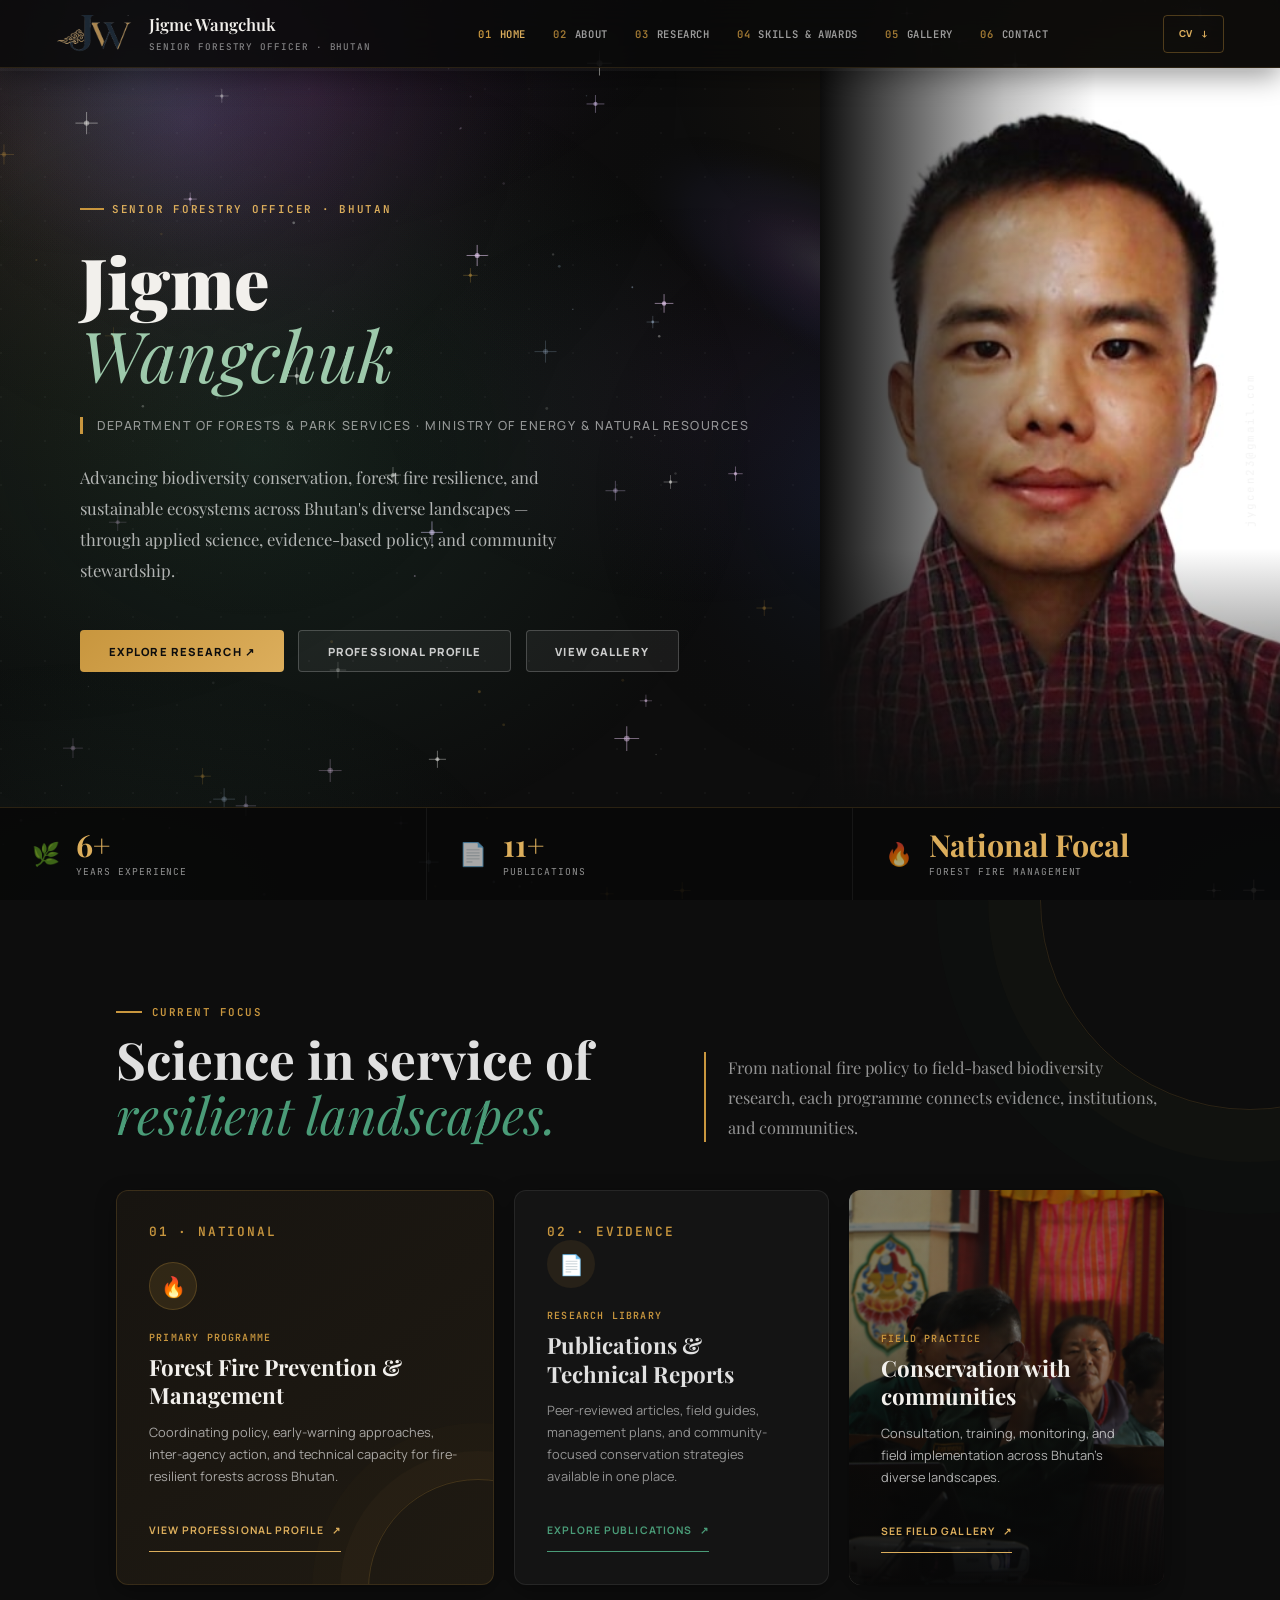
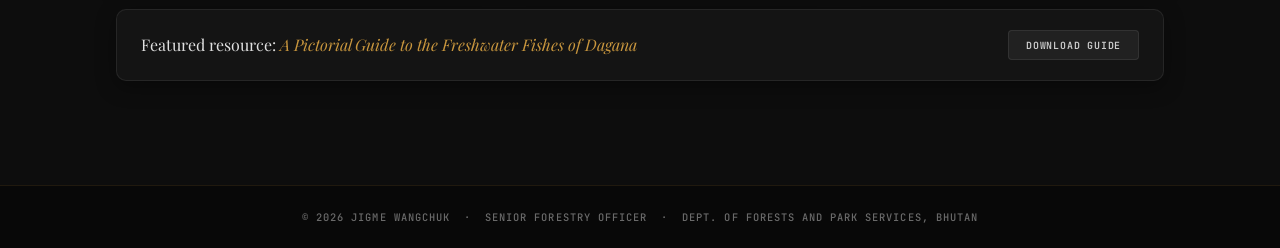
==== commit 3b7940f3: "Refine About typography and mobile spacing" ====
--- a/index.html
+++ b/index.html
@@ -164,14 +164,14 @@
 
     <div class="hr"></div>
 
-    <div style="max-width:800px;margin-bottom:3.5rem;">
+    <section class="about-copy" aria-labelledby="about-me-heading">
       <div class="label">Background</div>
-      <h2 class="sec-h">About Me</h2>
-      <p style="font-family:'Playfair Display',serif;font-size:1.05rem;line-height:1.9;color:var(--slate);margin-bottom:1.2rem;">I am a forestry and conservation professional with comprehensive experience in biodiversity conservation, ecological research, and forest management in Bhutan. Currently serving under the Forest Resources Planning and Management Division, Department of Forests and Park Services, I am engaged in national-level coordination, planning, and technical support related to forest fires, and forest pest and disease management.</p>
-      <p style="font-family:'Playfair Display',serif;font-size:1.05rem;line-height:1.9;color:var(--slate);margin-bottom:1.2rem;">As the national focal for forest fire prevention and management, I oversee policy implementation, inter-agency coordination, and capacity-building initiatives to enhance fire resilience across forest landscapes. In addition, I am responsible for monitoring and management of forest pests and diseases, contributing to the health and productivity of Bhutan's forest ecosystems.</p>
-      <p style="font-family:'Playfair Display',serif;font-size:1.05rem;line-height:1.9;color:var(--slate);margin-bottom:1.2rem;">Previously, I worked under the Divisional Forest Office, Dagana, where I was actively involved in field-based monitoring, research, and management of forest ecosystems. My professional focus included wildlife monitoring, fish diversity and distribution studies, high conservation value (HCV) area management, community forestry, and human–wildlife interactions. I also contributed to conservation assessments, management effectiveness tracking (METT+), and spatial analysis using GIS and remote sensing tools to support evidence-based decision-making.</p>
-      <p style="font-family:'Playfair Display',serif;font-size:1.05rem;line-height:1.9;color:var(--slate);">Guided by Bhutan's constitutional mandate on environmental stewardship, I remain dedicated to conserving biodiversity, strengthening community livelihoods, and promoting science-based forest and ecosystem management.</p>
-    </div>
+      <h2 class="sec-h" id="about-me-heading">About Me</h2>
+      <p>I am a forestry and conservation professional with comprehensive experience in biodiversity conservation, ecological research, and forest management in Bhutan. Currently serving under the Forest Resources Planning and Management Division, Department of Forests and Park Services, I am engaged in national-level coordination, planning, and technical support related to forest fires, and forest pest and disease management.</p>
+      <p>As the national focal for forest fire prevention and management, I oversee policy implementation, inter-agency coordination, and capacity-building initiatives to enhance fire resilience across forest landscapes. In addition, I am responsible for monitoring and management of forest pests and diseases, contributing to the health and productivity of Bhutan's forest ecosystems.</p>
+      <p>Previously, I worked under the Divisional Forest Office, Dagana, where I was actively involved in field-based monitoring, research, and management of forest ecosystems. My professional focus included wildlife monitoring, fish diversity and distribution studies, high conservation value (HCV) area management, community forestry, and human–wildlife interactions. I also contributed to conservation assessments, management effectiveness tracking (METT+), and spatial analysis using GIS and remote sensing tools to support evidence-based decision-making.</p>
+      <p>Guided by Bhutan's constitutional mandate on environmental stewardship, I remain dedicated to conserving biodiversity, strengthening community livelihoods, and promoting science-based forest and ecosystem management.</p>
+    </section>
 
     <div class="hr"></div>
 
@@ -187,7 +187,7 @@
     <div class="panel on" id="exp-pos" role="tabpanel" aria-labelledby="tab-exp-pos">
       <div class="tl">
 
-        <div class="tl-item reveal">
+        <div class="tl-item tl-item--calibri reveal">
           <div class="tl-dot g"></div>
           <div class="tl-period">January 2026 &ndash; Present</div>
           <div class="tl-role">Senior Forestry Officer &mdash; Forest Fire &amp; Pest Management Programme</div>
--- a/styles.css
+++ b/styles.css
@@ -35,11 +35,11 @@
 
 /* NAV */
 #nav{position:fixed;top:0;left:0;right:0;z-index:900;height:68px;background:rgba(10,10,10,.86);backdrop-filter:blur(16px);display:flex;align-items:center;justify-content:space-between;padding:0 3.5rem;border-bottom:1px solid rgba(200,150,62,.16);box-shadow:0 8px 28px rgba(0,0,0,.4);}
-.nav-brand{display:flex;align-items:center;gap:.75rem;cursor:pointer;background:none;border:0;text-align:left;}
+.nav-brand{display:flex;align-items:center;gap:1.1rem;cursor:pointer;background:none;border:0;text-align:left;}
 .nav-mark{height:38px;display:flex;align-items:center;justify-content:center;flex-shrink:0;}
 .nav-mark img{height:100%;width:auto;object-fit:contain;}
-.nav-name{font-family:'Playfair Display',serif;font-size:1.05rem;font-weight:600;color:var(--white);line-height:1.2;}
-.nav-name span{display:block;font-family:var(--font-mono);font-size:.58rem;font-weight:500;letter-spacing:.1em;text-transform:uppercase;color:rgba(255,255,255,.48);}
+.nav-name{font-family:'Playfair Display',serif;font-size:1.05rem;font-weight:600;color:var(--white);line-height:1.3;}
+.nav-name span{display:block;margin-top:.3rem;font-family:var(--font-mono);font-size:.58rem;font-weight:500;letter-spacing:.1em;text-transform:uppercase;color:rgba(255,255,255,.48);}
 .nav-links{display:flex;gap:.1rem;list-style:none;align-items:center;}
 .nav-links button{padding:.5rem .8rem;background:none;border:none;font-family:var(--font-mono);font-size:.66rem;font-weight:600;letter-spacing:.06em;text-transform:uppercase;color:rgba(255,255,255,.6);border-radius:4px;transition:color .2s,background .2s;}
 .nav-links button:hover{color:var(--white);background:rgba(255,255,255,.07);}
@@ -55,7 +55,7 @@
 
 /* LAYOUT */
 .wrap{max-width:1160px;margin:0 auto;padding:0 3.5rem;}
-.sec{padding:5rem 0;}
+.sec{padding-top:5rem;padding-bottom:5rem;}
 .label{display:inline-flex;align-items:center;gap:.6rem;font-family:var(--font-mono);font-size:.68rem;font-weight:600;letter-spacing:.14em;text-transform:uppercase;color:var(--gold);margin-bottom:.8rem;}
 .label::before{content:'';display:block;width:26px;height:2px;background:var(--gold);}
 .sec-h{font-family:'Playfair Display',serif;font-size:clamp(1.9rem,3vw,2.6rem);font-weight:700;color:var(--ink);line-height:1.15;margin-bottom:2.2rem;}
@@ -163,6 +163,11 @@
 .pc-k{font-family:var(--font-mono);font-size:.65rem;font-weight:600;letter-spacing:.1em;text-transform:uppercase;color:var(--gold);margin-bottom:.3rem;}
 .pc-v{font-size:.88rem;font-weight:600;color:var(--ink);line-height:1.4;}
 
+/* ABOUT COPY */
+.about-copy{max-width:800px;margin-bottom:3.5rem;}
+.about-copy p{font-family:'Playfair Display',serif;font-size:1.05rem;line-height:1.9;color:var(--slate);margin-bottom:1.2rem;}
+.about-copy p:last-child{margin-bottom:0;}
+
 /* TIMELINE */
 .tl{position:relative;padding-left:2.5rem;}
 .tl::before{content:'';position:absolute;left:8px;top:10px;bottom:0;width:2px;background:linear-gradient(to bottom,var(--gold),var(--border));}
@@ -175,6 +180,7 @@
 .tl-ul{list-style:none;}
 .tl-ul li{font-size:.88rem;color:var(--muted);line-height:1.8;padding:.2rem 0 .2rem 1.3rem;position:relative;}
 .tl-ul li::before{content:'›';position:absolute;left:0;color:var(--gold);font-weight:700;font-size:1.1rem;}
+.tl-item--calibri .tl-org,.tl-item--calibri .tl-ul li{font-family:Calibri,'Segoe UI',Arial,sans-serif;}
 .tl-tags{margin-top:.75rem;display:flex;flex-wrap:wrap;gap:.4rem;}
 
 /* PROJECT CARDS */
@@ -341,7 +347,8 @@
 }
 @media(max-width:768px){
   #nav{padding:0 1.5rem;}.nav-links{display:none;}.ham{display:flex;}
-  .wrap{padding:0 1.5rem;}.sec{padding:3.5rem 0;}
+  .wrap{padding:0 1.5rem;}.sec{padding-top:3.5rem;padding-bottom:3.5rem;}
+  .about-copy{margin-right:auto;margin-left:auto;text-align:center;}.about-copy .sec-h{margin-bottom:1.5rem;}.about-copy p{text-align:left;font-size:1rem;line-height:1.8;}
   .profile-grid{grid-template-columns:1fr 1fr;}.sk3{grid-template-columns:1fr;}
   .field-grid{grid-template-columns:1fr;}.aw-grid{grid-template-columns:1fr 1fr;}
   .j-item{grid-template-columns:1fr;}.hero-stats{grid-template-columns:1fr 1fr 1fr;}
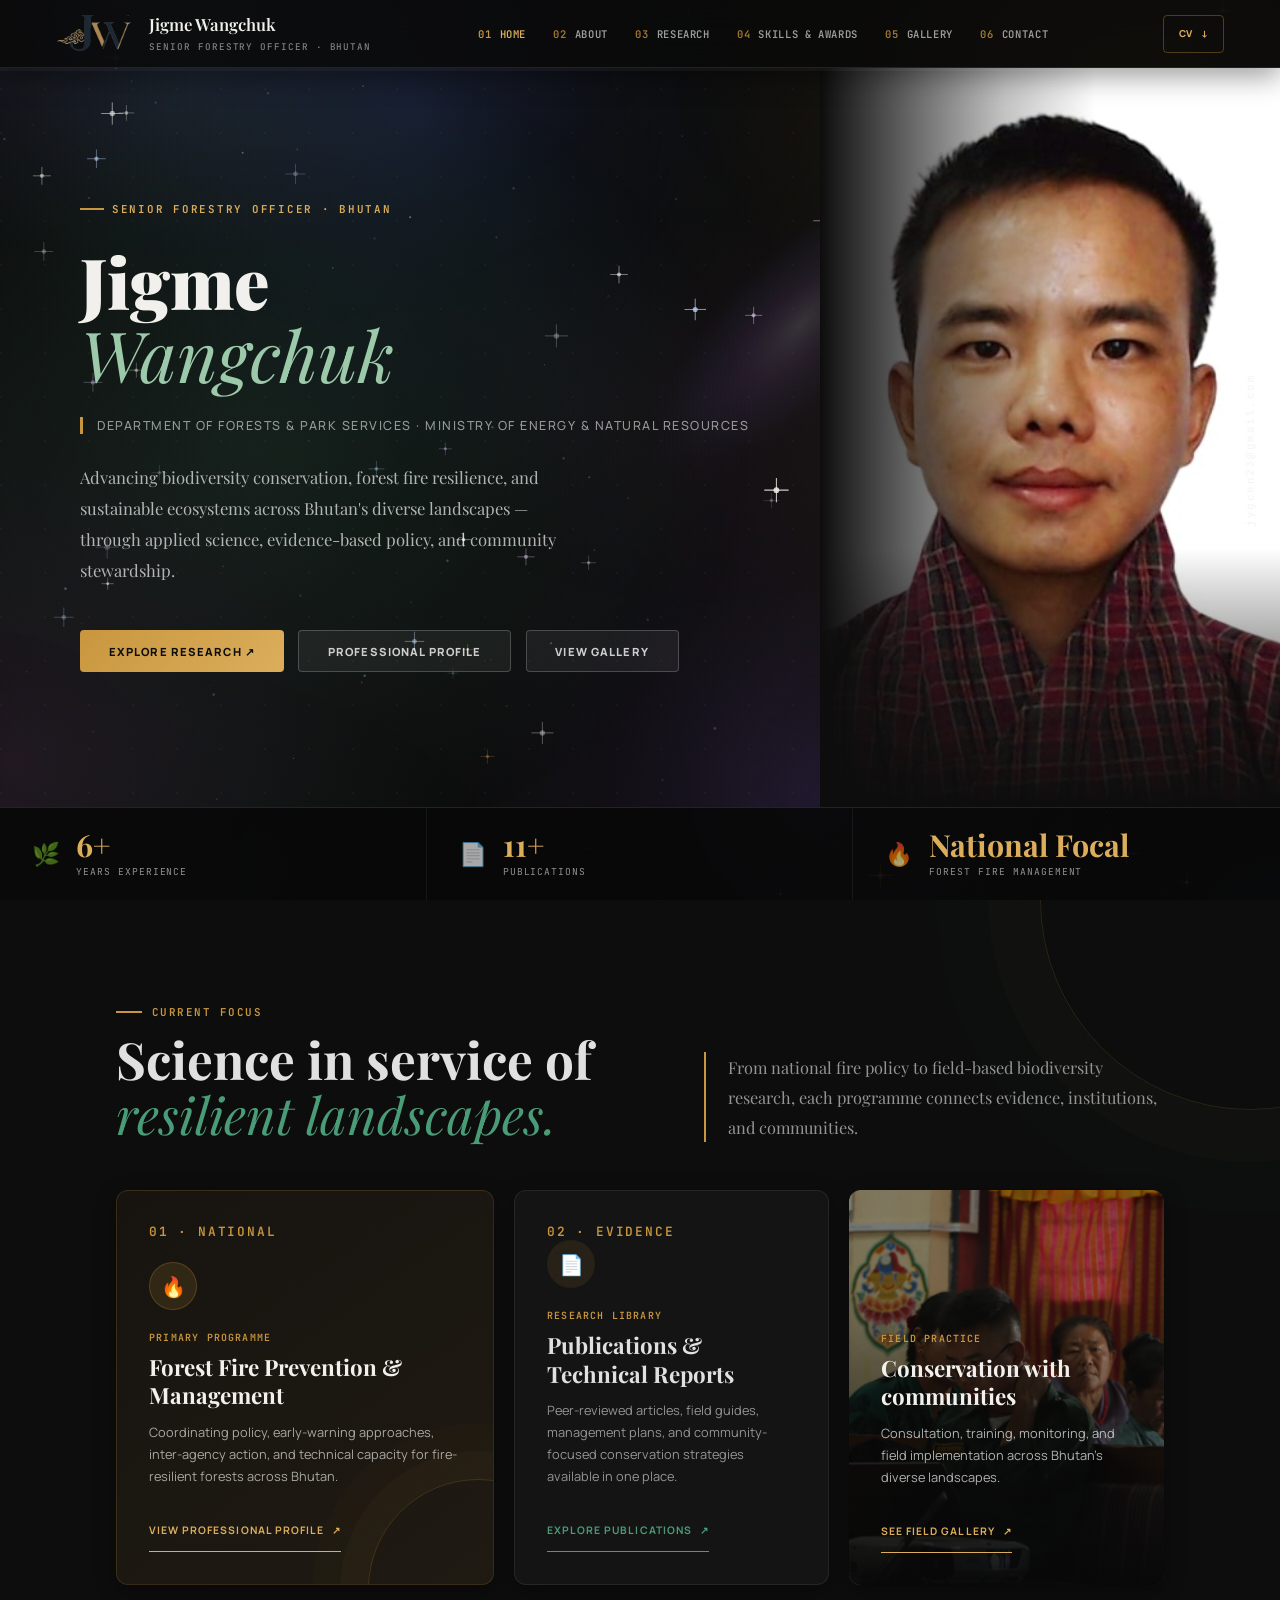
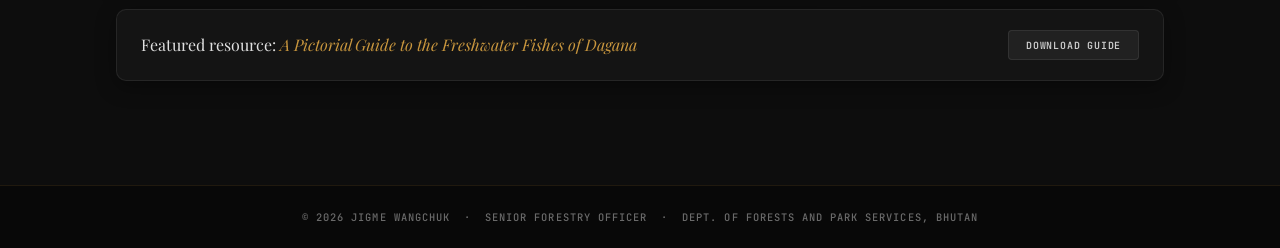
==== commit 2b5af655: "Add idle solar strike animation" ====
--- a/index.html
+++ b/index.html
@@ -18,6 +18,7 @@
 
 <a class="skip-link" href="#main-content">Skip to main content</a>
 <canvas id="bg-canvas" aria-hidden="true"></canvas>
+<div class="idle-solar-strike" id="idle-solar-strike" aria-hidden="true"><span class="idle-sun"></span></div>
 <div class="scroll-progress" aria-hidden="true"><span id="scroll-progress-bar"></span></div>
 
 <!-- NAV -->
@@ -1089,6 +1090,44 @@
   startLoop();
 })();
 
+// Solar strike after 30 seconds without visitor activity
+(function() {
+  var strike = document.getElementById('idle-solar-strike');
+  if (!strike || prefersReducedMotion) return;
+
+  var IDLE_DELAY = 30000;
+  var idleTimer = null;
+  var playing = false;
+
+  function armStrike() {
+    clearTimeout(idleTimer);
+    if (playing || document.visibilityState !== 'visible') return;
+    idleTimer = setTimeout(playStrike, IDLE_DELAY);
+  }
+
+  function playStrike() {
+    if (playing || document.visibilityState !== 'visible') return;
+    playing = true;
+    strike.style.setProperty('--sun-y', (22 + Math.random() * 56).toFixed(1) + '%');
+    strike.style.setProperty('--sun-angle', (-8 + Math.random() * 16).toFixed(1) + 'deg');
+    strike.classList.add('is-active');
+  }
+
+  strike.addEventListener('animationend', function(event) {
+    if (!event.target.classList.contains('idle-sun')) return;
+    strike.classList.remove('is-active');
+    playing = false;
+    armStrike();
+  });
+
+  ['pointerdown', 'keydown', 'scroll', 'touchstart'].forEach(function(eventName) {
+    window.addEventListener(eventName, armStrike, { passive: true });
+  });
+
+  document.addEventListener('visibilitychange', armStrike);
+  armStrike();
+})();
+
 function updatePageTools() {
   var scrollable = Math.max(document.documentElement.scrollHeight - window.innerHeight, 1);
   var progress = Math.min((window.scrollY / scrollable) * 100, 100);
--- a/styles.css
+++ b/styles.css
@@ -329,6 +329,21 @@
 /* PARTICLE CANVAS */
 #bg-canvas{position:fixed;inset:0;z-index:-1;pointer-events:none;display:block;}
 
+/* IDLE SOLAR STRIKE */
+.idle-solar-strike{--sun-y:46%;--sun-angle:-4deg;position:fixed;inset:0;z-index:890;overflow:hidden;visibility:hidden;pointer-events:none;contain:strict;}
+.idle-solar-strike.is-active{visibility:visible;}
+.idle-sun{position:absolute;top:var(--sun-y);left:0;width:clamp(112px,18vw,220px);aspect-ratio:1;border-radius:50%;opacity:0;background:radial-gradient(circle at 38% 34%,#fffde0 0 7%,#fff49a 16%,#ffd43b 43%,#f5a800 68%,#e57900 100%);box-shadow:0 0 22px 8px rgba(255,212,59,.9),0 0 70px 28px rgba(255,177,0,.55),0 0 150px 64px rgba(255,127,0,.24);will-change:transform,opacity;}
+.idle-sun::before{content:'';position:absolute;z-index:-1;top:50%;right:68%;width:min(48vw,680px);height:42%;border-radius:50%;transform:translateY(-50%);background:linear-gradient(90deg,transparent 0%,rgba(255,174,0,.12) 30%,rgba(255,205,45,.68) 76%,rgba(255,244,160,.92) 100%);filter:blur(12px);}
+.idle-sun::after{content:'';position:absolute;inset:-14%;border:2px solid rgba(255,225,100,.48);border-radius:50%;box-shadow:inset 0 0 22px rgba(255,223,85,.28),0 0 28px rgba(255,188,0,.46);}
+.idle-solar-strike.is-active .idle-sun{animation:solarStrike 1.85s cubic-bezier(.16,.72,.22,1) both;}
+@keyframes solarStrike{
+  0%{opacity:0;transform:translate3d(-42vw,-50%,0) scale(.35) rotate(var(--sun-angle));}
+  9%{opacity:1;}
+  46%{opacity:1;transform:translate3d(46vw,-50%,0) scale(1) rotate(var(--sun-angle));}
+  88%{opacity:1;}
+  100%{opacity:0;transform:translate3d(142vw,-50%,0) scale(.42) rotate(var(--sun-angle));}
+}
+
 /* MOBILE MENU */
 .mob{position:fixed;inset:0;z-index:950;background:var(--bg);display:flex;visibility:hidden;flex-direction:column;justify-content:center;align-items:center;gap:1.2rem;transform:translateX(-100%);transition:transform .35s var(--ease),visibility .35s;}
 .mob.open{visibility:visible;transform:translateX(0);}
@@ -365,4 +380,4 @@
   .qr-card{grid-template-columns:68px 1fr}.qr-card img{width:68px;}
 }
 @media(hover:none){.gal-caption{transform:translateY(0);}.gal-item img{filter:brightness(.82);}}
-@media(prefers-reduced-motion:reduce){html{scroll-behavior:auto;}*,*::before,*::after{animation-duration:.01ms!important;animation-iteration-count:1!important;transition-duration:.01ms!important;transition-delay:0ms!important;}.reveal{opacity:1;transform:none;}}
+@media(prefers-reduced-motion:reduce){html{scroll-behavior:auto;}*,*::before,*::after{animation-duration:.01ms!important;animation-iteration-count:1!important;transition-duration:.01ms!important;transition-delay:0ms!important;}.reveal{opacity:1;transform:none;}.idle-solar-strike{display:none!important;}}
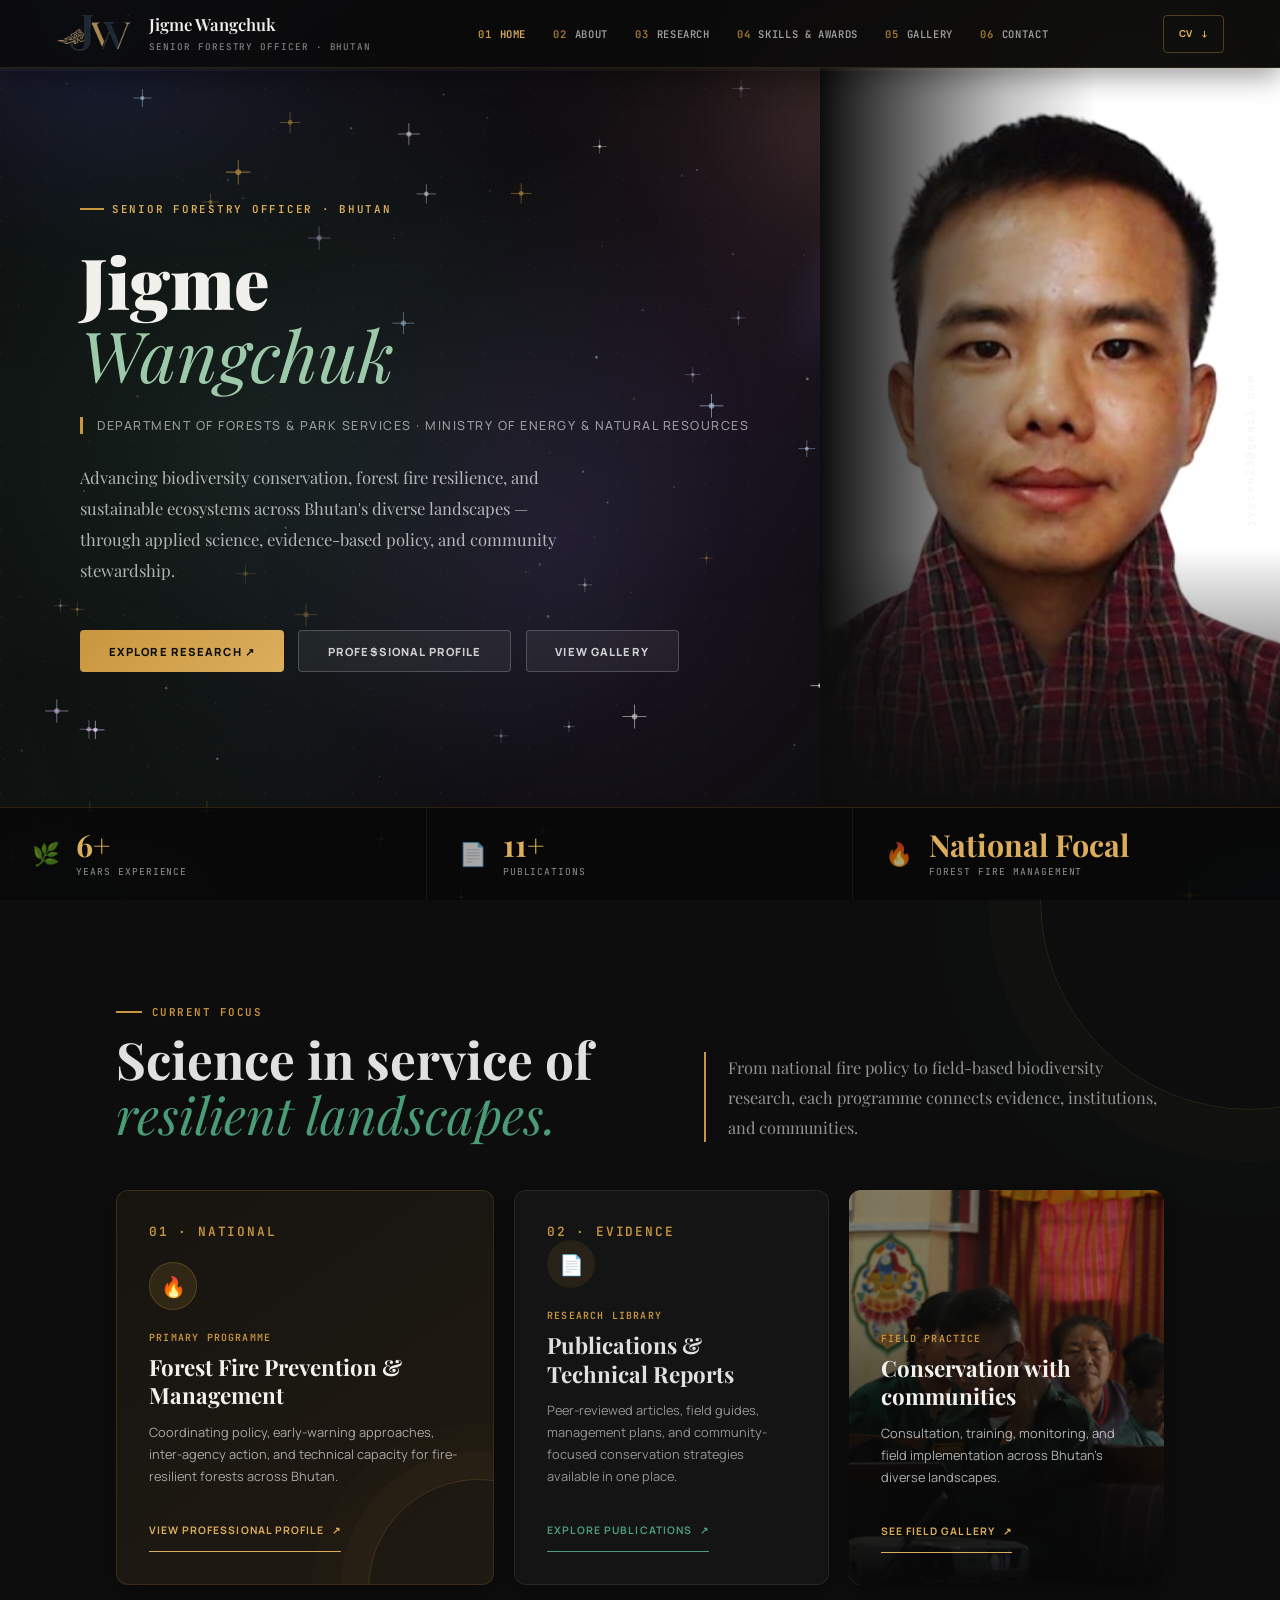
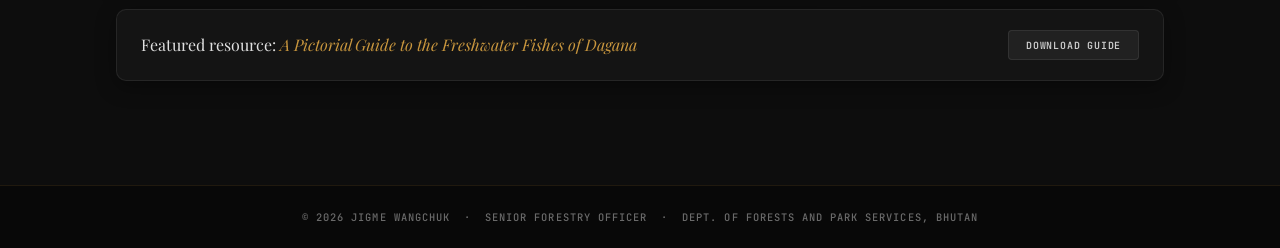
==== commit fc1261d9: "Show idle sun sooner and slow its pass" ====
--- a/index.html
+++ b/index.html
@@ -1090,12 +1090,12 @@
   startLoop();
 })();
 
-// Solar strike after 30 seconds without visitor activity
+// Solar strike after 10 seconds without visitor activity
 (function() {
   var strike = document.getElementById('idle-solar-strike');
   if (!strike || prefersReducedMotion) return;
 
-  var IDLE_DELAY = 30000;
+  var IDLE_DELAY = 10000;
   var idleTimer = null;
   var playing = false;
 
--- a/styles.css
+++ b/styles.css
@@ -335,7 +335,7 @@
 .idle-sun{position:absolute;top:var(--sun-y);left:0;width:clamp(112px,18vw,220px);aspect-ratio:1;border-radius:50%;opacity:0;background:radial-gradient(circle at 38% 34%,#fffde0 0 7%,#fff49a 16%,#ffd43b 43%,#f5a800 68%,#e57900 100%);box-shadow:0 0 22px 8px rgba(255,212,59,.9),0 0 70px 28px rgba(255,177,0,.55),0 0 150px 64px rgba(255,127,0,.24);will-change:transform,opacity;}
 .idle-sun::before{content:'';position:absolute;z-index:-1;top:50%;right:68%;width:min(48vw,680px);height:42%;border-radius:50%;transform:translateY(-50%);background:linear-gradient(90deg,transparent 0%,rgba(255,174,0,.12) 30%,rgba(255,205,45,.68) 76%,rgba(255,244,160,.92) 100%);filter:blur(12px);}
 .idle-sun::after{content:'';position:absolute;inset:-14%;border:2px solid rgba(255,225,100,.48);border-radius:50%;box-shadow:inset 0 0 22px rgba(255,223,85,.28),0 0 28px rgba(255,188,0,.46);}
-.idle-solar-strike.is-active .idle-sun{animation:solarStrike 1.85s cubic-bezier(.16,.72,.22,1) both;}
+.idle-solar-strike.is-active .idle-sun{animation:solarStrike 5.2s cubic-bezier(.35,.05,.25,1) both;}
 @keyframes solarStrike{
   0%{opacity:0;transform:translate3d(-42vw,-50%,0) scale(.35) rotate(var(--sun-angle));}
   9%{opacity:1;}
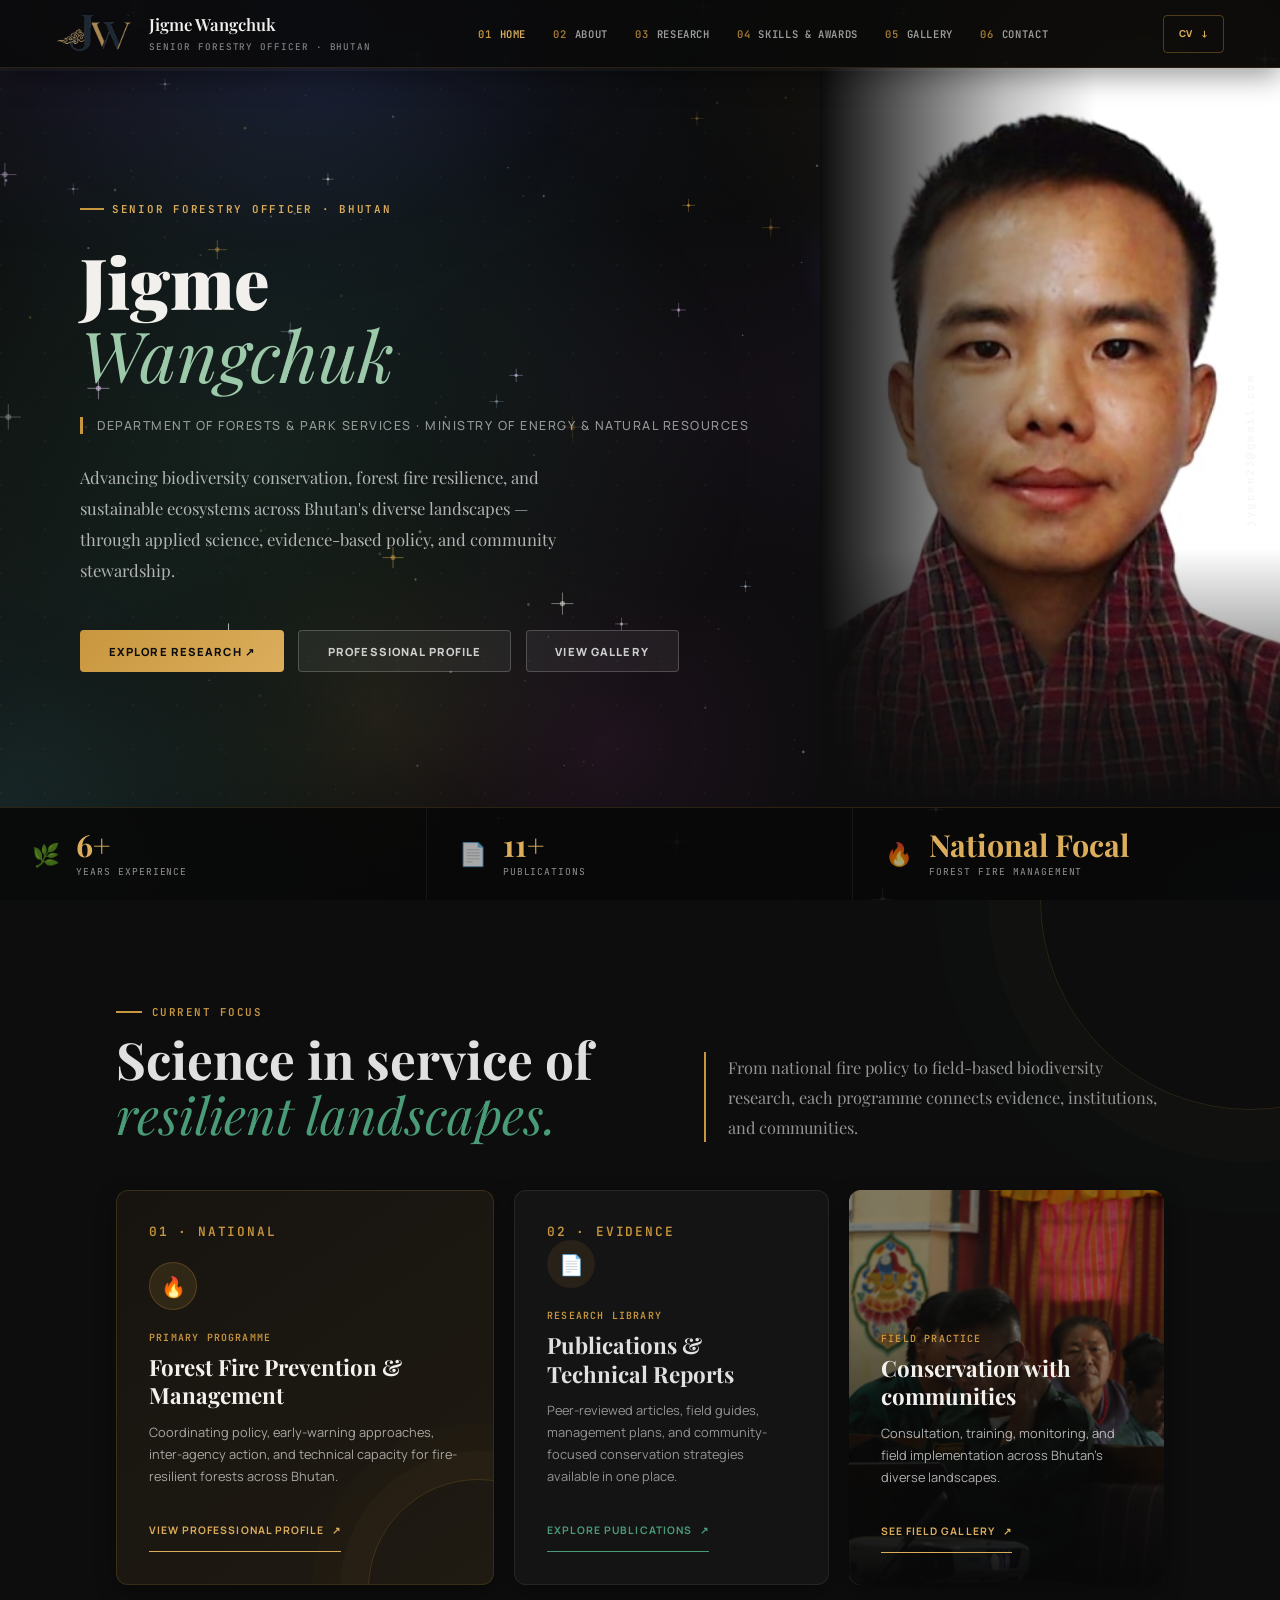
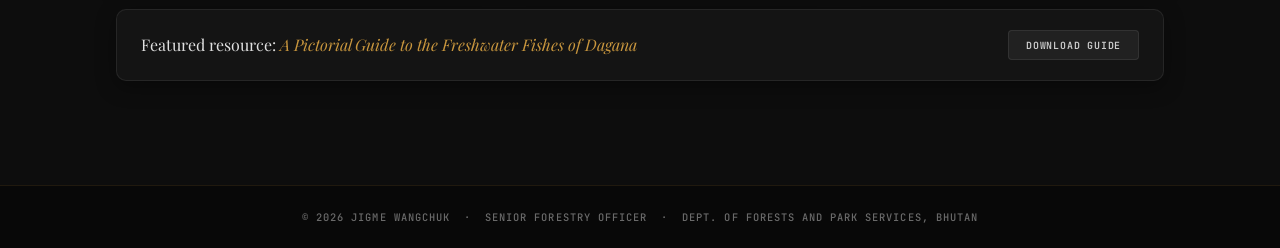
==== commit 0cbe8d91: "Replace CV files and convert idle sun to meteor" ====
--- a/index.html
+++ b/index.html
@@ -18,7 +18,7 @@
 
 <a class="skip-link" href="#main-content">Skip to main content</a>
 <canvas id="bg-canvas" aria-hidden="true"></canvas>
-<div class="idle-solar-strike" id="idle-solar-strike" aria-hidden="true"><span class="idle-sun"></span></div>
+<div class="idle-meteor-strike" id="idle-meteor-strike" aria-hidden="true"><span class="idle-meteor"></span></div>
 <div class="scroll-progress" aria-hidden="true"><span id="scroll-progress-bar"></span></div>
 
 <!-- NAV -->
@@ -35,7 +35,7 @@
     <li><button id="nb-gallery"  onclick="goTo('gallery')"><span class="nav-idx">05</span> Gallery</button></li>
     <li><button id="nb-contact"  onclick="goTo('contact')"><span class="nav-idx">06</span> Contact</button></li>
   </ul>
-  <a class="nav-cv" href="documents/CURRICULUM VITAE.pdf" download>CV <span aria-hidden="true">&#8595;</span></a>
+  <a class="nav-cv" href="documents/CV.pdf" download>CV <span aria-hidden="true">&#8595;</span></a>
   <button class="ham" id="ham" type="button" aria-label="Open navigation menu" aria-expanded="false" aria-controls="mob"><span></span><span></span><span></span></button>
 </nav>
 
@@ -47,7 +47,7 @@
   <button onclick="goTo('skills');closeMob()"><span class="nav-idx">04</span> Skills &amp; Awards</button>
   <button onclick="goTo('gallery');closeMob()"><span class="nav-idx">05</span> Gallery</button>
   <button onclick="goTo('contact');closeMob()"><span class="nav-idx">06</span> Contact</button>
-  <a href="documents/CURRICULUM VITAE.pdf" download>Download CV</a>
+  <a href="documents/CV.pdf" download>Download CV</a>
 </div>
 
 <main id="main-content" tabindex="-1">
@@ -138,8 +138,8 @@
           <h1 class="band-title">Forestry &amp;<br/><em>Conservation</em><br/>Professional</h1>
           <p class="band-para">Comprehensive experience in biodiversity conservation, ecological research, and forest management across Bhutan's diverse landscapes.</p>
           <div class="resource-actions" style="margin-top:1.8rem;">
-            <a href="documents/CURRICULUM VITAE.pdf" download class="btn btn-gold">&#8595; CV (PDF)</a>
-            <a href="CV.docx" download class="btn btn-ghost">&#8595; CV (Word)</a>
+            <a href="documents/CV.pdf" download class="btn btn-gold">&#8595; CV (PDF)</a>
+            <a href="documents/CV.docx" download class="btn btn-ghost">&#8595; CV (Word)</a>
             <a href="jigme_card_2.html" target="_blank" rel="noopener" class="btn btn-ghost">Business Card &#8599;</a>
           </div>
         </div>
@@ -1090,9 +1090,9 @@
   startLoop();
 })();
 
-// Solar strike after 10 seconds without visitor activity
+// Burning meteor after 10 seconds without visitor activity
 (function() {
-  var strike = document.getElementById('idle-solar-strike');
+  var strike = document.getElementById('idle-meteor-strike');
   if (!strike || prefersReducedMotion) return;
 
   var IDLE_DELAY = 10000;
@@ -1108,13 +1108,13 @@
   function playStrike() {
     if (playing || document.visibilityState !== 'visible') return;
     playing = true;
-    strike.style.setProperty('--sun-y', (22 + Math.random() * 56).toFixed(1) + '%');
-    strike.style.setProperty('--sun-angle', (-8 + Math.random() * 16).toFixed(1) + 'deg');
+    strike.style.setProperty('--meteor-y', (18 + Math.random() * 44).toFixed(1) + '%');
+    strike.style.setProperty('--meteor-angle', (5 + Math.random() * 7).toFixed(1) + 'deg');
     strike.classList.add('is-active');
   }
 
   strike.addEventListener('animationend', function(event) {
-    if (!event.target.classList.contains('idle-sun')) return;
+    if (!event.target.classList.contains('idle-meteor')) return;
     strike.classList.remove('is-active');
     playing = false;
     armStrike();
--- a/styles.css
+++ b/styles.css
@@ -329,20 +329,22 @@
 /* PARTICLE CANVAS */
 #bg-canvas{position:fixed;inset:0;z-index:-1;pointer-events:none;display:block;}
 
-/* IDLE SOLAR STRIKE */
-.idle-solar-strike{--sun-y:46%;--sun-angle:-4deg;position:fixed;inset:0;z-index:890;overflow:hidden;visibility:hidden;pointer-events:none;contain:strict;}
-.idle-solar-strike.is-active{visibility:visible;}
-.idle-sun{position:absolute;top:var(--sun-y);left:0;width:clamp(112px,18vw,220px);aspect-ratio:1;border-radius:50%;opacity:0;background:radial-gradient(circle at 38% 34%,#fffde0 0 7%,#fff49a 16%,#ffd43b 43%,#f5a800 68%,#e57900 100%);box-shadow:0 0 22px 8px rgba(255,212,59,.9),0 0 70px 28px rgba(255,177,0,.55),0 0 150px 64px rgba(255,127,0,.24);will-change:transform,opacity;}
-.idle-sun::before{content:'';position:absolute;z-index:-1;top:50%;right:68%;width:min(48vw,680px);height:42%;border-radius:50%;transform:translateY(-50%);background:linear-gradient(90deg,transparent 0%,rgba(255,174,0,.12) 30%,rgba(255,205,45,.68) 76%,rgba(255,244,160,.92) 100%);filter:blur(12px);}
-.idle-sun::after{content:'';position:absolute;inset:-14%;border:2px solid rgba(255,225,100,.48);border-radius:50%;box-shadow:inset 0 0 22px rgba(255,223,85,.28),0 0 28px rgba(255,188,0,.46);}
-.idle-solar-strike.is-active .idle-sun{animation:solarStrike 5.2s cubic-bezier(.35,.05,.25,1) both;}
-@keyframes solarStrike{
-  0%{opacity:0;transform:translate3d(-42vw,-50%,0) scale(.35) rotate(var(--sun-angle));}
+/* IDLE BURNING METEOR */
+.idle-meteor-strike{--meteor-y:42%;--meteor-angle:8deg;position:fixed;inset:0;z-index:890;overflow:hidden;visibility:hidden;pointer-events:none;contain:strict;}
+.idle-meteor-strike.is-active{visibility:visible;}
+.idle-meteor{position:absolute;top:var(--meteor-y);left:0;width:clamp(78px,10vw,138px);aspect-ratio:1;border-radius:58% 42% 52% 48% / 46% 55% 45% 54%;opacity:0;background:radial-gradient(circle at 32% 28%,#fff6af 0 5%,#ffbd2e 9%,#f05a0b 17%,transparent 26%),radial-gradient(circle at 62% 64%,#090604 0 9%,transparent 10%),radial-gradient(circle at 70% 30%,#3a1609 0 8%,transparent 9%),linear-gradient(135deg,#ff8a12 0 12%,#7a260b 28%,#2a130c 52%,#0b0807 78%,#23100a 100%);box-shadow:0 0 18px 6px rgba(255,111,0,.9),0 0 54px 20px rgba(255,62,0,.52),0 0 120px 45px rgba(255,174,0,.2);will-change:transform,opacity;}
+.idle-meteor::before{content:'';position:absolute;z-index:-1;top:50%;right:62%;width:min(66vw,900px);height:96%;border-radius:70% 0 0 70%;transform:translateY(-50%);transform-origin:right center;background:linear-gradient(90deg,transparent 0%,rgba(170,14,0,.06) 20%,rgba(255,46,0,.34) 48%,rgba(255,121,0,.78) 72%,rgba(255,226,76,.96) 100%);box-shadow:0 0 28px rgba(255,70,0,.48);clip-path:polygon(0 43%,100% 0,100% 100%,0 57%);}
+.idle-meteor::after{content:'';position:absolute;inset:13%;border-radius:61% 39% 55% 45%;background:radial-gradient(circle at 28% 34%,rgba(255,179,39,.62) 0 4%,transparent 6%),radial-gradient(circle at 66% 25%,rgba(0,0,0,.72) 0 8%,transparent 10%),radial-gradient(circle at 70% 68%,rgba(0,0,0,.82) 0 11%,transparent 13%);box-shadow:inset -12px -9px 18px rgba(0,0,0,.6),inset 8px 6px 14px rgba(255,103,0,.34);}
+.idle-meteor-strike.is-active .idle-meteor{animation:meteorStrike 5.2s cubic-bezier(.35,.05,.25,1) both;}
+.idle-meteor-strike.is-active .idle-meteor::before{animation:meteorFlame 240ms ease-in-out infinite alternate;}
+@keyframes meteorStrike{
+  0%{opacity:0;transform:translate3d(-42vw,-165%,0) scale(.42) rotate(var(--meteor-angle));}
   9%{opacity:1;}
-  46%{opacity:1;transform:translate3d(46vw,-50%,0) scale(1) rotate(var(--sun-angle));}
+  46%{opacity:1;transform:translate3d(46vw,-50%,0) scale(1) rotate(var(--meteor-angle));}
   88%{opacity:1;}
-  100%{opacity:0;transform:translate3d(142vw,-50%,0) scale(.42) rotate(var(--sun-angle));}
-}
+  100%{opacity:0;transform:translate3d(142vw,65%,0) scale(.5) rotate(var(--meteor-angle));}
+}
+@keyframes meteorFlame{from{opacity:.72;transform:translateY(-50%) scaleX(.92);}to{opacity:1;transform:translateY(-50%) scaleX(1.05);}}
 
 /* MOBILE MENU */
 .mob{position:fixed;inset:0;z-index:950;background:var(--bg);display:flex;visibility:hidden;flex-direction:column;justify-content:center;align-items:center;gap:1.2rem;transform:translateX(-100%);transition:transform .35s var(--ease),visibility .35s;}
@@ -380,4 +382,4 @@
   .qr-card{grid-template-columns:68px 1fr}.qr-card img{width:68px;}
 }
 @media(hover:none){.gal-caption{transform:translateY(0);}.gal-item img{filter:brightness(.82);}}
-@media(prefers-reduced-motion:reduce){html{scroll-behavior:auto;}*,*::before,*::after{animation-duration:.01ms!important;animation-iteration-count:1!important;transition-duration:.01ms!important;transition-delay:0ms!important;}.reveal{opacity:1;transform:none;}.idle-solar-strike{display:none!important;}}
+@media(prefers-reduced-motion:reduce){html{scroll-behavior:auto;}*,*::before,*::after{animation-duration:.01ms!important;animation-iteration-count:1!important;transition-duration:.01ms!important;transition-delay:0ms!important;}.reveal{opacity:1;transform:none;}.idle-meteor-strike{display:none!important;}}
